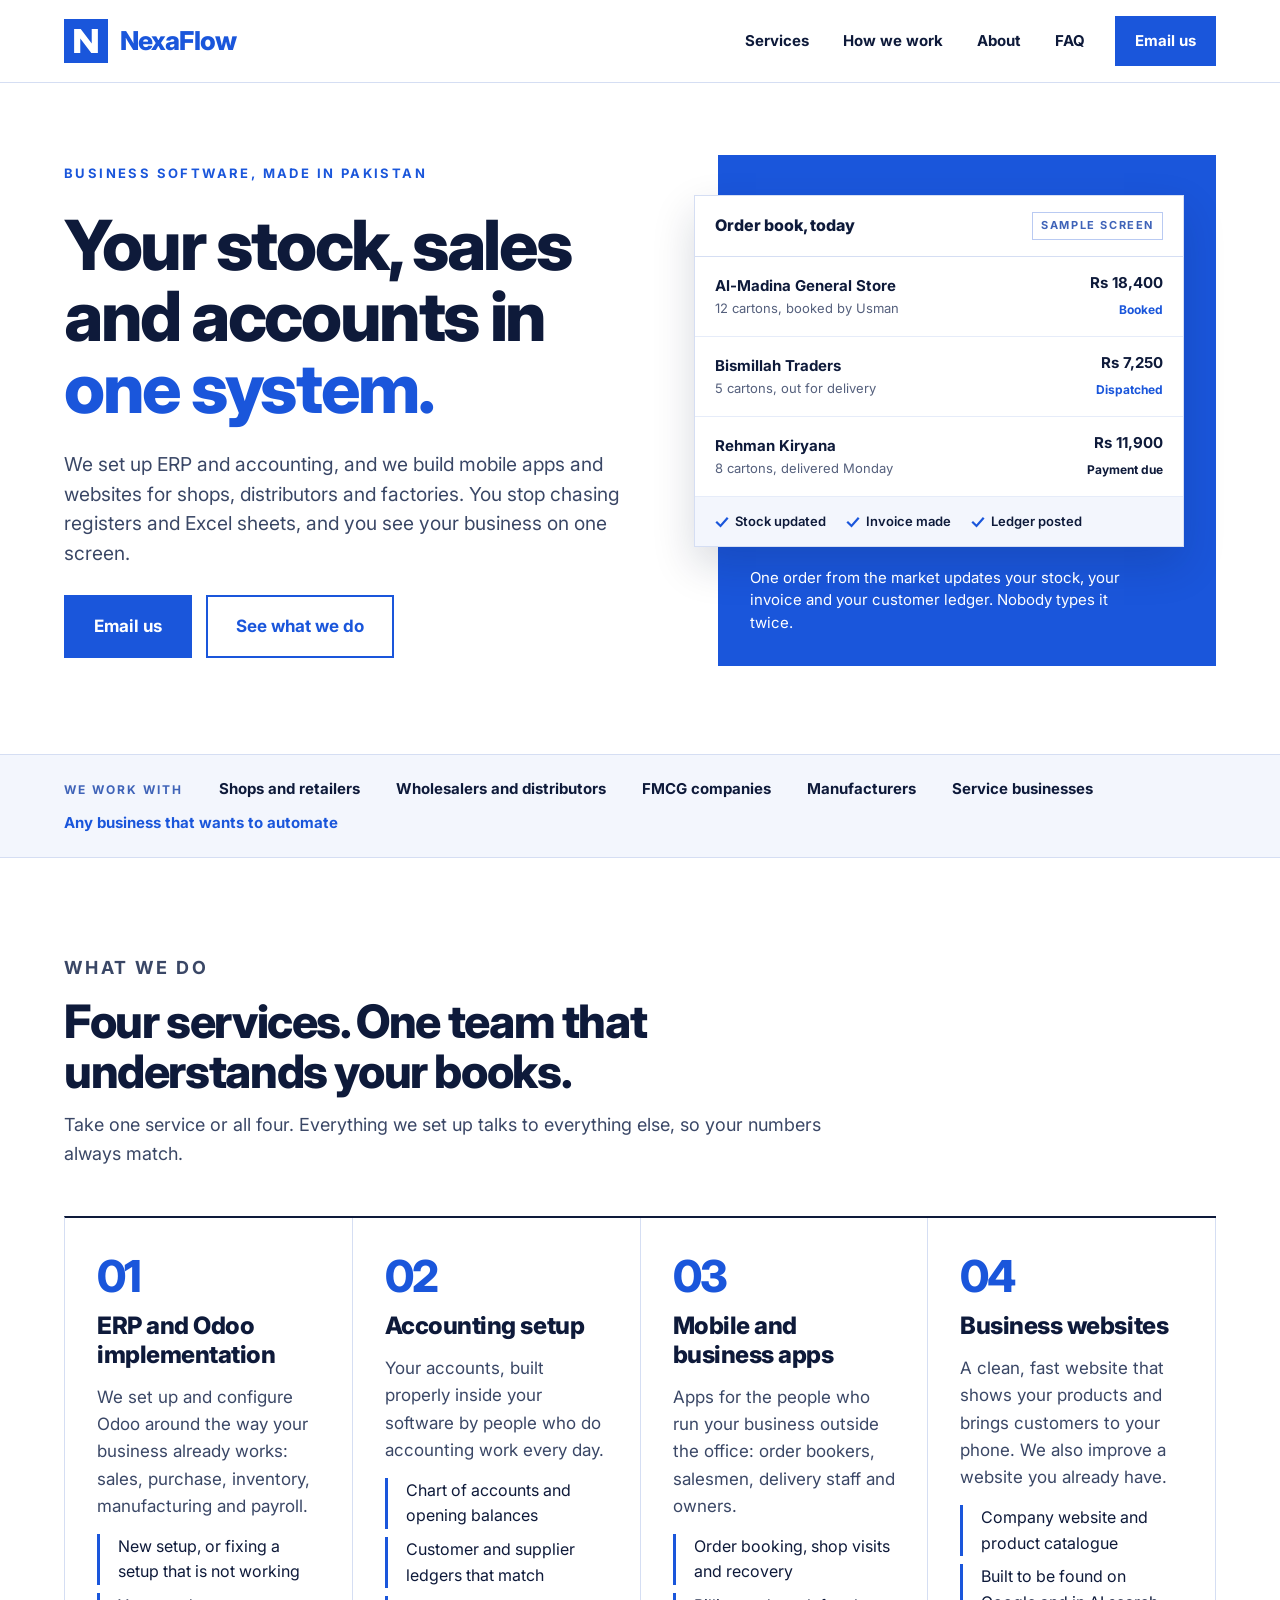
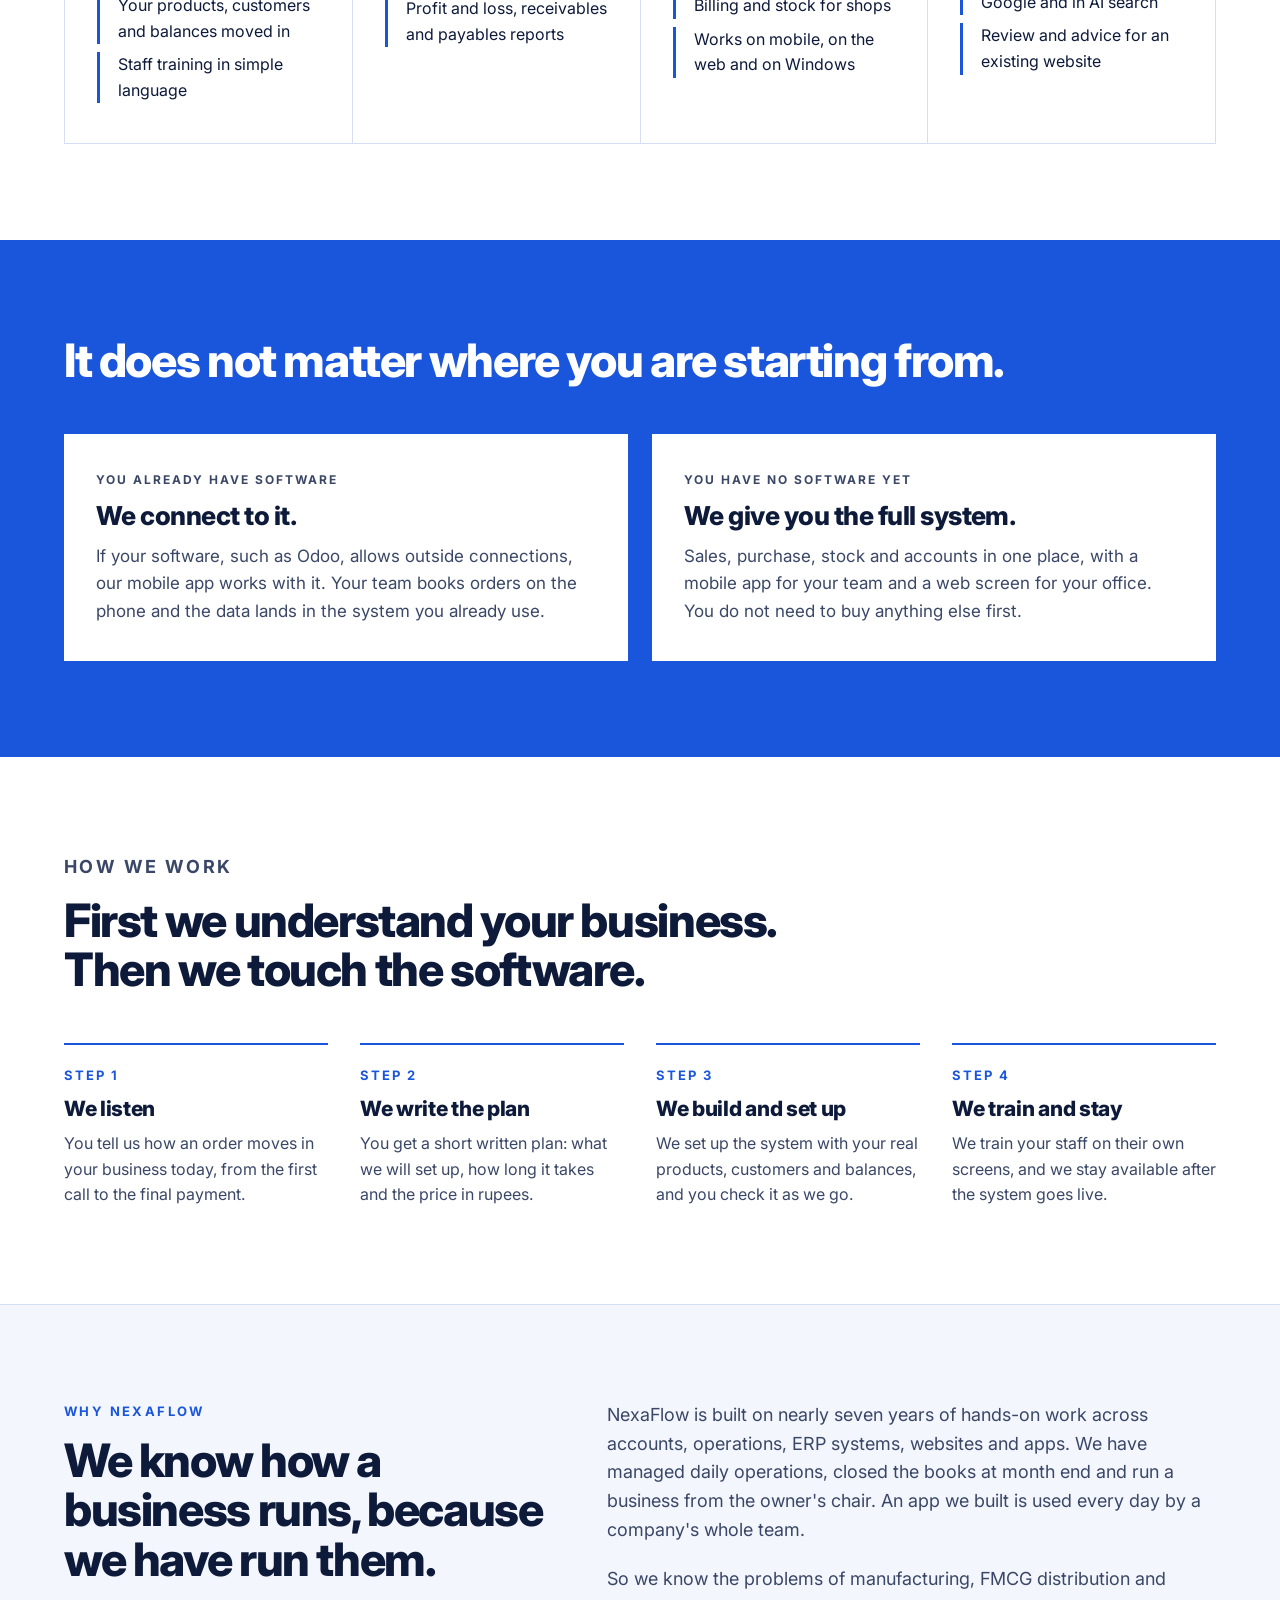
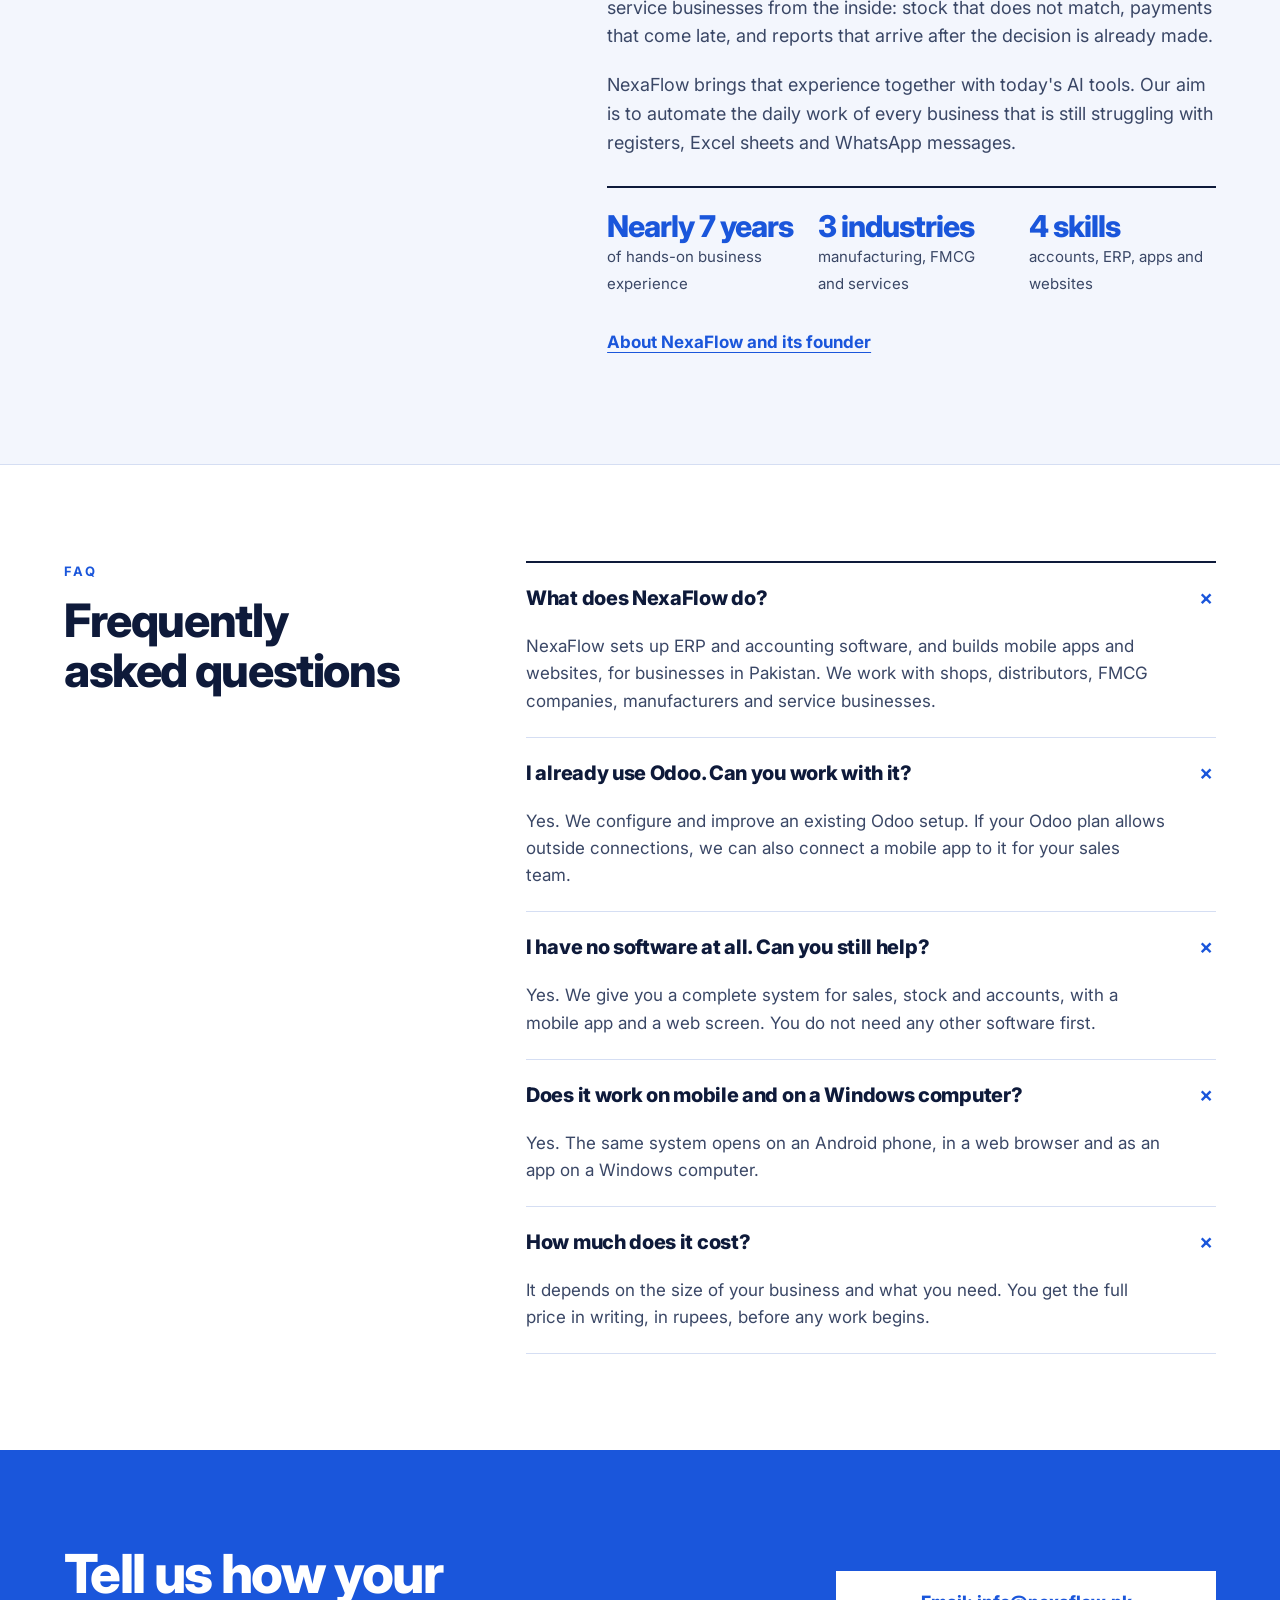
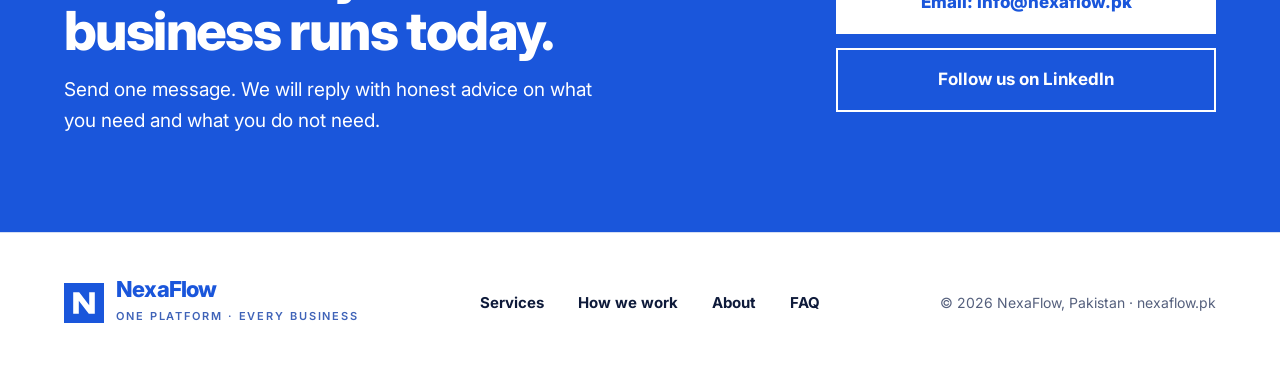
==== index.html @ ce476ca8 "Add files via upload" ====
<!DOCTYPE html>
<html lang="en">
<head>
<meta charset="utf-8">
<meta name="viewport" content="width=device-width, initial-scale=1">
<title>NexaFlow | ERP, Accounting Setup, Business Apps and Websites in Pakistan</title>
<meta name="description" content="NexaFlow sets up ERP and accounting software, and builds mobile apps and websites for shops, distributors, FMCG companies and manufacturers in Pakistan.">
<link rel="canonical" href="https://nexaflow.pk/">
<meta name="theme-color" content="#1A56DB">
<link rel="icon" href="favicon.svg" type="image/svg+xml">

<meta property="og:type" content="website">
<meta property="og:site_name" content="NexaFlow">
<meta property="og:title" content="NexaFlow | Your stock, sales and accounts in one system">
<meta property="og:description" content="ERP and Odoo implementation, accounting setup, mobile and business apps, and websites for businesses in Pakistan.">
<meta property="og:url" content="https://nexaflow.pk/">
<meta property="og:locale" content="en_PK">
<meta name="twitter:card" content="summary">

<link rel="preconnect" href="https://fonts.googleapis.com">
<link rel="preconnect" href="https://fonts.gstatic.com" crossorigin>
<link rel="stylesheet" href="https://fonts.googleapis.com/css2?family=Inter:wght@400;500;600;700;800&display=swap">
<link rel="stylesheet" href="styles.css">

<script type="application/ld+json">
{
  "@context": "https://schema.org",
  "@graph": [
    {
      "@type": "Organization",
      "@id": "https://nexaflow.pk/#organization",
      "name": "NexaFlow",
      "url": "https://nexaflow.pk/",
      "logo": "https://nexaflow.pk/favicon.svg",
      "slogan": "One Platform. Every Business.",
      "email": "info@nexaflow.pk",
      "sameAs": ["https://www.linkedin.com/company/nexaflowpk"],
      "description": "NexaFlow sets up ERP and accounting software, and builds mobile apps and websites for businesses in Pakistan.",
      "areaServed": { "@type": "Country", "name": "Pakistan" },
      "founder": { "@type": "Person", "name": "Babar Hayat", "url": "https://nexaflow.pk/about.html" },
      "knowsAbout": ["ERP implementation", "Odoo", "Accounting software setup", "Mobile app development", "Business websites", "FMCG distribution", "Manufacturing"],
      "hasOfferCatalog": {
        "@type": "OfferCatalog",
        "name": "NexaFlow services",
        "itemListElement": [
          { "@type": "Offer", "itemOffered": { "@type": "Service", "name": "ERP and Odoo implementation", "description": "Setup and configuration of Odoo for sales, purchase, inventory, manufacturing and payroll, with data migration and staff training." } },
          { "@type": "Offer", "itemOffered": { "@type": "Service", "name": "Accounting setup", "description": "Chart of accounts, opening balances, customer and supplier ledgers, and financial reports set up inside the client's software." } },
          { "@type": "Offer", "itemOffered": { "@type": "Service", "name": "Mobile and business apps", "description": "Apps for order booking, shop visits, recovery, billing and stock, working on mobile, web and Windows." } },
          { "@type": "Offer", "itemOffered": { "@type": "Service", "name": "Business websites", "description": "Company websites and product catalogues built for search engines and AI search, plus review of existing websites." } }
        ]
      }
    },
    {
      "@type": "WebSite",
      "@id": "https://nexaflow.pk/#website",
      "url": "https://nexaflow.pk/",
      "name": "NexaFlow",
      "inLanguage": "en",
      "publisher": { "@id": "https://nexaflow.pk/#organization" }
    },
    {
      "@type": "FAQPage",
      "@id": "https://nexaflow.pk/#faq",
      "mainEntity": [
        { "@type": "Question", "name": "What does NexaFlow do?", "acceptedAnswer": { "@type": "Answer", "text": "NexaFlow sets up ERP and accounting software, and builds mobile apps and websites, for businesses in Pakistan. We work with shops, distributors, FMCG companies, manufacturers and service businesses." } },
        { "@type": "Question", "name": "I already use Odoo. Can you work with it?", "acceptedAnswer": { "@type": "Answer", "text": "Yes. We configure and improve an existing Odoo setup. If your Odoo plan allows outside connections, we can also connect a mobile app to it for your sales team." } },
        { "@type": "Question", "name": "I have no software at all. Can you still help?", "acceptedAnswer": { "@type": "Answer", "text": "Yes. We give you a complete system for sales, stock and accounts, with a mobile app and a web screen. You do not need any other software first." } },
        { "@type": "Question", "name": "Does it work on mobile and on a Windows computer?", "acceptedAnswer": { "@type": "Answer", "text": "Yes. The same system opens on an Android phone, in a web browser and as an app on a Windows computer." } },
        { "@type": "Question", "name": "How much does it cost?", "acceptedAnswer": { "@type": "Answer", "text": "It depends on the size of your business and what you need. You get the full price in writing, in rupees, before any work begins." } }
      ]
    }
  ]
}
</script>
</head>
<body>
<a class="skip" href="#main">Skip to content</a>

<header class="site-header">
  <div class="wrap">
    <a class="brand" href="index.html" aria-label="NexaFlow home">
      <svg width="44" height="44" viewBox="0 0 100 100" aria-hidden="true"><rect width="100" height="100" fill="#1A56DB"/><clipPath id="n-clip"><polygon points="23,23 38,23 63,55.5 63,23 77,23 77,77 62,77 37,44.5 37,77 23,77"/></clipPath><g clip-path="url(#n-clip)"><path class="n-draw" pathLength="1" d="M30 80V20L70 80V20" fill="none" stroke="#FFFFFF" stroke-width="20"/></g></svg>
      <span class="brand-name">NexaFlow</span>
    </a>
    <nav class="main-nav" aria-label="Main">
      <a class="nav-link" href="#services">Services</a>
      <a class="nav-link" href="#how">How we work</a>
      <a class="nav-link" href="about.html">About</a>
      <a class="nav-link" href="#questions">FAQ</a>
      <a class="btn btn-small" href="mailto:info@nexaflow.pk" data-contact>Email us</a>
    </nav>
  </div>
</header>

<main id="main">

<section class="hero" id="top">
  <div class="wrap">
    <div class="hero-copy">
      <p class="eyebrow">Business software, made in Pakistan</p>
      <h1>Your stock, sales and accounts in <span>one system.</span></h1>
      <p class="lead">We set up ERP and accounting, and we build mobile apps and websites for shops, distributors and factories. You stop chasing registers and Excel sheets, and you see your business on one screen.</p>
      <div class="hero-actions">
        <a class="btn" href="mailto:info@nexaflow.pk" data-contact>Email us</a>
        <a class="btn btn-outline" href="#services">See what we do</a>
      </div>
    </div>

    <div class="book-stage">
      <div class="book" role="img" aria-label="Sample order book screen: three shop orders, each one updating stock, invoice and ledger">
        <div class="book-head">
          <span class="book-title">Order book, today</span>
          <span class="book-tag">Sample screen</span>
        </div>
        <div class="book-row r1">
          <div><strong>Al-Madina General Store</strong><small>12 cartons, booked by Usman</small></div>
          <div class="amount"><strong>Rs 18,400</strong><span class="status">Booked</span></div>
        </div>
        <div class="book-row r2">
          <div><strong>Bismillah Traders</strong><small>5 cartons, out for delivery</small></div>
          <div class="amount"><strong>Rs 7,250</strong><span class="status">Dispatched</span></div>
        </div>
        <div class="book-row r3">
          <div><strong>Rehman Kiryana</strong><small>8 cartons, delivered Monday</small></div>
          <div class="amount"><strong>Rs 11,900</strong><span class="status due">Payment due</span></div>
        </div>
        <ul class="book-ticks">
          <li><svg width="14" height="14" viewBox="0 0 14 14" aria-hidden="true"><path d="M2 7.5L5.5 11L12 3.5" fill="none" stroke="#1A56DB" stroke-width="2.2" stroke-linecap="square"/></svg>Stock updated</li>
          <li><svg width="14" height="14" viewBox="0 0 14 14" aria-hidden="true"><path d="M2 7.5L5.5 11L12 3.5" fill="none" stroke="#1A56DB" stroke-width="2.2" stroke-linecap="square"/></svg>Invoice made</li>
          <li><svg width="14" height="14" viewBox="0 0 14 14" aria-hidden="true"><path d="M2 7.5L5.5 11L12 3.5" fill="none" stroke="#1A56DB" stroke-width="2.2" stroke-linecap="square"/></svg>Ledger posted</li>
        </ul>
      </div>
      <p class="book-note">One order from the market updates your stock, your invoice and your customer ledger. Nobody types it twice.</p>
    </div>
  </div>
</section>

<section class="audience" aria-label="Who we work with">
  <div class="wrap">
    <span class="label">We work with</span>
    <ul>
      <li>Shops and retailers</li>
      <li>Wholesalers and distributors</li>
      <li>FMCG companies</li>
      <li>Manufacturers</li>
      <li>Service businesses</li>
      <li class="any">Any business that wants to automate</li>
    </ul>
  </div>
</section>

<section class="section" id="services">
  <div class="wrap">
    <div class="section-head reveal">
      <p class="eyebrow">What we do</p>
      <h2>Four services. One team that understands your books.</h2>
      <p>Take one service or all four. Everything we set up talks to everything else, so your numbers always match.</p>
    </div>
    <div class="services stagger">
      <article class="service">
        <span class="num" aria-hidden="true">01</span>
        <h3>ERP and Odoo implementation</h3>
        <p>We set up and configure Odoo around the way your business already works: sales, purchase, inventory, manufacturing and payroll.</p>
        <ul>
          <li>New setup, or fixing a setup that is not working</li>
          <li>Your products, customers and balances moved in</li>
          <li>Staff training in simple language</li>
        </ul>
      </article>
      <article class="service">
        <span class="num" aria-hidden="true">02</span>
        <h3>Accounting setup</h3>
        <p>Your accounts, built properly inside your software by people who do accounting work every day.</p>
        <ul>
          <li>Chart of accounts and opening balances</li>
          <li>Customer and supplier ledgers that match</li>
          <li>Profit and loss, receivables and payables reports</li>
        </ul>
      </article>
      <article class="service">
        <span class="num" aria-hidden="true">03</span>
        <h3>Mobile and business apps</h3>
        <p>Apps for the people who run your business outside the office: order bookers, salesmen, delivery staff and owners.</p>
        <ul>
          <li>Order booking, shop visits and recovery</li>
          <li>Billing and stock for shops</li>
          <li>Works on mobile, on the web and on Windows</li>
        </ul>
      </article>
      <article class="service">
        <span class="num" aria-hidden="true">04</span>
        <h3>Business websites</h3>
        <p>A clean, fast website that shows your products and brings customers to your phone. We also improve a website you already have.</p>
        <ul>
          <li>Company website and product catalogue</li>
          <li>Built to be found on Google and in AI search</li>
          <li>Review and advice for an existing website</li>
        </ul>
      </article>
    </div>
  </div>
</section>

<section class="section section-blue" aria-labelledby="paths-title">
  <div class="wrap">
    <h2 id="paths-title" class="reveal">It does not matter where you are starting from.</h2>
    <div class="paths stagger">
      <div class="path">
        <p class="eyebrow">You already have software</p>
        <h3>We connect to it.</h3>
        <p>If your software, such as Odoo, allows outside connections, our mobile app works with it. Your team books orders on the phone and the data lands in the system you already use.</p>
      </div>
      <div class="path">
        <p class="eyebrow">You have no software yet</p>
        <h3>We give you the full system.</h3>
        <p>Sales, purchase, stock and accounts in one place, with a mobile app for your team and a web screen for your office. You do not need to buy anything else first.</p>
      </div>
    </div>
  </div>
</section>

<section class="section" id="how">
  <div class="wrap">
    <div class="section-head reveal">
      <p class="eyebrow">How we work</p>
      <h2>First we understand your business. Then we touch the software.</h2>
    </div>
    <ol class="steps stagger">
      <li class="step">
        <span class="step-no">STEP 1</span>
        <h3>We listen</h3>
        <p>You tell us how an order moves in your business today, from the first call to the final payment.</p>
      </li>
      <li class="step">
        <span class="step-no">STEP 2</span>
        <h3>We write the plan</h3>
        <p>You get a short written plan: what we will set up, how long it takes and the price in rupees.</p>
      </li>
      <li class="step">
        <span class="step-no">STEP 3</span>
        <h3>We build and set up</h3>
        <p>We set up the system with your real products, customers and balances, and you check it as we go.</p>
      </li>
      <li class="step">
        <span class="step-no">STEP 4</span>
        <h3>We train and stay</h3>
        <p>We train your staff on their own screens, and we stay available after the system goes live.</p>
      </li>
    </ol>
  </div>
</section>

<section class="section section-tint why" id="why">
  <div class="wrap">
    <div class="why-head reveal">
      <p class="eyebrow">Why NexaFlow</p>
      <h2>We know how a business runs, because we have run them.</h2>
    </div>
    <div class="why-body">
      <p>NexaFlow is built on nearly seven years of hands-on work across accounts, operations, ERP systems, websites and apps. We have managed daily operations, closed the books at month end and run a business from the owner's chair. An app we built is used every day by a company's whole team.</p>
      <p>So we know the problems of manufacturing, FMCG distribution and service businesses from the inside: stock that does not match, payments that come late, and reports that arrive after the decision is already made.</p>
      <p>NexaFlow brings that experience together with today's AI tools. Our aim is to automate the daily work of every business that is still struggling with registers, Excel sheets and WhatsApp messages.</p>
      <div class="facts stagger">
        <div><strong>Nearly 7 years</strong><span>of hands-on business experience</span></div>
        <div><strong>3 industries</strong><span>manufacturing, FMCG and services</span></div>
        <div><strong>4 skills</strong><span>accounts, ERP, apps and websites</span></div>
      </div>
      <a class="text-link" href="about.html">About NexaFlow and its founder</a>
    </div>
  </div>
</section>

<section class="section faq" id="questions">
  <div class="wrap">
    <div class="faq-head reveal">
      <p class="eyebrow">FAQ</p>
      <h2>Frequently asked questions</h2>
    </div>
    <div class="faq-list">
      <details open>
        <summary><h3>What does NexaFlow do?</h3></summary>
        <p>NexaFlow sets up ERP and accounting software, and builds mobile apps and websites, for businesses in Pakistan. We work with shops, distributors, FMCG companies, manufacturers and service businesses.</p>
      </details>
      <details open>
        <summary><h3>I already use Odoo. Can you work with it?</h3></summary>
        <p>Yes. We configure and improve an existing Odoo setup. If your Odoo plan allows outside connections, we can also connect a mobile app to it for your sales team.</p>
      </details>
      <details open>
        <summary><h3>I have no software at all. Can you still help?</h3></summary>
        <p>Yes. We give you a complete system for sales, stock and accounts, with a mobile app and a web screen. You do not need any other software first.</p>
      </details>
      <details open>
        <summary><h3>Does it work on mobile and on a Windows computer?</h3></summary>
        <p>Yes. The same system opens on an Android phone, in a web browser and as an app on a Windows computer.</p>
      </details>
      <details open>
        <summary><h3>How much does it cost?</h3></summary>
        <p>It depends on the size of your business and what you need. You get the full price in writing, in rupees, before any work begins.</p>
      </details>
    </div>
  </div>
</section>

<section class="section section-blue contact" id="contact">
  <div class="wrap">
    <div class="contact-copy">
      <h2>Tell us how your business runs today.</h2>
      <p>Send one message. We will reply with honest advice on what you need and what you do not need.</p>
    </div>
    <div class="contact-actions">
      <a class="btn btn-white" href="mailto:info@nexaflow.pk" data-contact>Email: info@nexaflow.pk</a>
      <a class="btn btn-ghost" href="https://www.linkedin.com/company/nexaflowpk" rel="noopener">Follow us on LinkedIn</a>
    </div>
  </div>
</section>

</main>

<footer class="site-footer">
  <div class="wrap">
    <div class="footer-brand">
      <svg width="40" height="40" viewBox="0 0 100 100" aria-hidden="true"><rect width="100" height="100" fill="#1A56DB"/><polygon fill="#FFFFFF" points="23,23 38,23 63,55.5 63,23 77,23 77,77 62,77 37,44.5 37,77 23,77"/></svg>
      <div>
        <span class="brand-name">NexaFlow</span>
        <span class="tagline">One Platform · Every Business</span>
      </div>
    </div>
    <nav class="footer-nav" aria-label="Footer">
      <a class="nav-link" href="#services">Services</a>
      <a class="nav-link" href="#how">How we work</a>
      <a class="nav-link" href="about.html">About</a>
      <a class="nav-link" href="#questions">FAQ</a>
    </nav>
    <p class="copyright">© 2026 NexaFlow, Pakistan · nexaflow.pk</p>
  </div>
</footer>


<dialog id="contact-dialog" class="contact-dialog" aria-labelledby="contact-title">
  <form id="contact-form" class="contact-form" action="https://api.web3forms.com/submit" method="POST">
    <button type="button" class="dialog-close" id="contact-close" aria-label="Close">&times;</button>
    <h2 id="contact-title">Send us a message</h2>
    <p class="dialog-lead">Tell us about your business. We reply by email, usually within one working day.</p>
    <input type="hidden" name="access_key" value="f734cbc9-495e-4040-93d0-57282e658a32">
    <input type="hidden" name="subject" value="New enquiry from nexaflow.pk">
    <input type="hidden" name="from_name" value="NexaFlow website">
    <input type="checkbox" name="botcheck" class="hp" tabindex="-1" autocomplete="off" aria-hidden="true">
    <label for="cf-name">Your name</label>
    <input id="cf-name" type="text" name="name" required autocomplete="name">
    <label for="cf-email">Your email</label>
    <input id="cf-email" type="email" name="email" required autocomplete="email">
    <label for="cf-phone">Phone or WhatsApp <span>(optional)</span></label>
    <input id="cf-phone" type="tel" name="phone" autocomplete="tel">
    <label for="cf-message">Your message</label>
    <textarea id="cf-message" name="message" rows="5" required></textarea>
    <button type="submit" class="btn" id="cf-send">Send message</button>
    <p class="dialog-note" id="cf-status" role="status" aria-live="polite">We use your details only to reply to your message. You can also write to <strong>info@nexaflow.pk</strong>.</p>
  </form>
</dialog>

<script src="script.js" defer></script>
</body>
</html>
---- styles.css ----
/* NexaFlow website styles. Brand: Royal Blue #1A56DB and white only. */
:root {
  color-scheme: light;
  --blue: #1A56DB;
  --blue-dark: #0E3BA8;
  --ink: #0E1A3A;
  --text: #3A4766;
  --muted: #55607D;
  --tag: #3F63B8;
  --line: #D5DEF3;
  --line-soft: #E6ECF9;
  --tint: #F3F6FD;
  --white: #FFFFFF;
  --font: 'Inter', 'Helvetica Neue', Arial, sans-serif;
}

*, *::before, *::after { box-sizing: border-box; }
html { scroll-behavior: smooth; -webkit-text-size-adjust: 100%; }
body {
  margin: 0;
  font-family: var(--font);
  font-size: 17px;
  line-height: 1.6;
  color: var(--ink);
  background: var(--white);
}
img { max-width: 100%; height: auto; display: block; }
h1, h2, h3, p, ul, ol { margin: 0; }
ul, ol { padding: 0; list-style: none; }
a { color: var(--blue); }
a:hover { color: var(--blue-dark); }
:focus-visible { outline: 3px solid var(--ink); outline-offset: 3px; }
section[id] { scroll-margin-top: 24px; }

.skip {
  position: absolute; left: -9999px; top: 0;
  background: var(--ink); color: var(--white); padding: 12px 16px; z-index: 10;
}
.skip:focus { left: 8px; top: 8px; color: var(--white); }

.wrap { max-width: 1200px; margin: 0 auto; padding-inline: 24px; }

/* Type */
.eyebrow {
  font-size: 13px; font-weight: 700; letter-spacing: 2.4px;
  text-transform: uppercase; color: var(--blue);
}
h1 {
  font-size: clamp(38px, 5.4vw, 74px); line-height: 1.03;
  letter-spacing: -0.035em; font-weight: 800;
}
h1 span { color: var(--blue); }
h2 {
  font-size: clamp(29px, 3.6vw, 48px); line-height: 1.08;
  letter-spacing: -0.03em; font-weight: 800; text-wrap: balance;
}
h3 { font-weight: 800; letter-spacing: -0.015em; line-height: 1.2; }
.lead { font-size: clamp(17px, 1.5vw, 20px); line-height: 1.55; color: var(--text); max-width: 600px; }
.section-head { display: flex; flex-direction: column; gap: 14px; max-width: 760px; }
.section-head p { font-size: 18px; color: var(--text); }

/* Buttons */
.btn {
  display: inline-block; text-align: center; text-decoration: none;
  font-weight: 700; font-size: 17px; padding: 16px 28px;
  background: var(--blue); color: var(--white); border: 2px solid var(--blue);
  transition: transform .15s ease, box-shadow .15s ease;
}
.btn:hover { color: var(--white); transform: translateY(-2px); box-shadow: 0 10px 20px rgba(14, 26, 58, .2); }
.btn:active { transform: none; box-shadow: none; }
.btn-outline { background: var(--white); color: var(--blue); }
.btn-outline:hover { color: var(--blue); }
.btn-white { background: var(--white); color: var(--blue); border-color: var(--white); font-weight: 800; }
.btn-white:hover { color: var(--blue); }
.btn-ghost { background: transparent; color: var(--white); border-color: var(--white); }
.btn-small { font-size: 15px; padding: 11px 18px; }

/* Header */
.site-header { border-bottom: 1px solid var(--line); background: var(--white); }
.site-header .wrap {
  display: flex; align-items: center; justify-content: space-between;
  gap: 16px 32px; padding-block: 16px;
}
.brand { display: flex; align-items: center; gap: 12px; text-decoration: none; color: var(--blue); }
.brand svg { flex-shrink: 0; }
.brand-name { font-weight: 800; font-size: 26px; letter-spacing: -0.9px; line-height: 1; }
.main-nav { display: flex; align-items: center; gap: 6px; font-size: 15px; }
.nav-link {
  color: var(--ink); text-decoration: none; font-weight: 700; padding: 10px 14px;
  transition: background-color .18s ease, color .18s ease, transform .18s ease;
}
.nav-link:hover, .nav-link:focus-visible, .nav-link[aria-current="page"] {
  background: var(--blue); color: var(--white);
}
.nav-link:hover, .nav-link:focus-visible { transform: scale(1.12); }
.main-nav .btn { margin-left: 10px; }

/* Hero */
.hero .wrap {
  display: grid; grid-template-columns: minmax(0, 1.1fr) minmax(0, 1fr);
  gap: 56px; align-items: center; padding-block: 72px 88px;
}
.hero-copy { display: flex; flex-direction: column; gap: 26px; }
.hero-actions { display: flex; flex-wrap: wrap; gap: 14px; }

.book-stage { background: var(--blue); padding: 40px 32px 32px 0; margin-left: 24px; }
.book {
  background: var(--white); margin-left: -24px; border: 1px solid var(--line);
  box-shadow: 0 18px 40px rgba(14, 26, 58, .16);
}
.book-head {
  display: flex; align-items: center; justify-content: space-between; gap: 12px;
  padding: 16px 20px; border-bottom: 1px solid var(--line);
}
.book-title { font-weight: 800; font-size: 16px; }
.book-tag {
  font-size: 11px; font-weight: 700; letter-spacing: 1.6px; text-transform: uppercase;
  color: var(--tag); border: 1px solid #B9CAF2; padding: 4px 8px; white-space: nowrap;
}
.book-row {
  display: flex; align-items: center; justify-content: space-between; gap: 12px;
  padding: 14px 20px; border-bottom: 1px solid var(--line-soft);
}
.book-row > div { min-width: 0; }
.book-row .amount { text-align: right; flex-shrink: 0; }
.book-row strong { display: block; font-size: 15px; font-weight: 700; }
.book-row small { display: block; font-size: 13px; color: var(--muted); }
.book-row .status { font-size: 12px; font-weight: 700; color: var(--blue); }
.book-row .status.due { color: var(--ink); }
.book-ticks {
  display: flex; flex-wrap: wrap; gap: 8px 20px; padding: 14px 20px;
  background: var(--tint); font-size: 13px; font-weight: 600;
}
.book-ticks li { display: flex; align-items: center; gap: 6px; }
.book-note { margin: 20px 0 0 32px; font-size: 15px; line-height: 1.5; color: var(--white); max-width: 380px; }

/* Who we work with */
.audience { background: var(--tint); border-block: 1px solid var(--line); }
.audience .wrap {
  display: flex; flex-wrap: wrap; align-items: center; gap: 10px 36px;
  padding-block: 22px; font-size: 15px; font-weight: 700;
}
.audience .label { font-size: 12px; letter-spacing: 2px; text-transform: uppercase; color: var(--tag); }
.audience ul { display: contents; }
.audience .any { color: var(--blue); }

/* Sections */
.section .wrap { padding-block: 96px; display: flex; flex-direction: column; gap: 48px; }
.section-blue { background: var(--blue); color: var(--white); }
.section-tint { background: var(--tint); border-block: 1px solid var(--line); }

/* Services */
.services {
  display: grid; grid-template-columns: repeat(auto-fit, minmax(280px, 1fr));
  border-top: 2px solid var(--ink); border-left: 1px solid var(--line);
}
.service {
  padding: 36px 32px 40px; border-right: 1px solid var(--line); border-bottom: 1px solid var(--line);
  display: flex; flex-direction: column; gap: 14px;
}
.service .num { font-size: 44px; font-weight: 800; letter-spacing: -2px; line-height: 1; color: var(--blue); }
.service h3 { font-size: 24px; letter-spacing: -0.02em; }
.service p { color: var(--text); }
.service ul { display: flex; flex-direction: column; gap: 8px; font-size: 16px; }
.service li { padding-left: 18px; border-left: 3px solid var(--blue); }

/* Two paths */
.paths { display: grid; grid-template-columns: repeat(auto-fit, minmax(280px, 1fr)); gap: 24px; }
.path { background: var(--white); color: var(--ink); padding: 36px 32px; display: flex; flex-direction: column; gap: 12px; }
.path .eyebrow { font-size: 12px; letter-spacing: 2px; }
.path h3 { font-size: 26px; letter-spacing: -0.02em; line-height: 1.15; }
.path p { color: var(--text); }

/* Steps */
.steps { display: grid; grid-template-columns: repeat(auto-fit, minmax(230px, 1fr)); gap: 32px; }
.step { display: flex; flex-direction: column; gap: 10px; border-top: 2px solid var(--blue); padding-top: 20px; }
.step .step-no { font-size: 13px; font-weight: 700; letter-spacing: 2px; color: var(--blue); }
.step h3 { font-size: 21px; }
.step p { font-size: 16px; color: var(--text); }

/* Why */
.why .wrap { display: grid; grid-template-columns: minmax(0, 0.8fr) minmax(0, 1fr); gap: 56px; align-items: start; }
.why-head { display: flex; flex-direction: column; gap: 14px; }
.why-body { display: flex; flex-direction: column; gap: 20px; }
.why-body p { font-size: 18px; color: var(--text); }
.facts {
  display: grid; grid-template-columns: repeat(auto-fit, minmax(170px, 1fr)); gap: 24px;
  margin-top: 8px; border-top: 2px solid var(--ink); padding-top: 22px;
}
.facts strong { display: block; font-weight: 800; font-size: 30px; letter-spacing: -1px; line-height: 1.1; color: var(--blue); }
.facts span { font-size: 15px; color: var(--text); }
.text-link { align-self: flex-start; font-weight: 700; padding: 12px 0; text-underline-offset: 4px; }

/* Questions */
.faq .wrap { display: grid; grid-template-columns: minmax(0, 0.6fr) minmax(0, 1fr); gap: 48px; align-items: start; }
.faq-head { display: flex; flex-direction: column; gap: 14px; }
.faq-list { border-top: 2px solid var(--ink); }
.faq-list details { border-bottom: 1px solid var(--line); }
.faq-list summary {
  display: flex; justify-content: space-between; align-items: center; gap: 16px;
  padding: 22px 0; cursor: pointer; list-style: none;
}
.faq-list summary::-webkit-details-marker { display: none; }
.faq-list summary h3 { font-size: 20px; }
.faq-list summary::after {
  content: "+"; flex-shrink: 0; font-size: 26px; font-weight: 500; line-height: 1; color: var(--blue);
  transition: transform .2s ease;
}
.faq-list details[open] summary::after { transform: rotate(45deg); }
.faq-list details p { padding-bottom: 22px; color: var(--text); max-width: 640px; }

/* Contact */
.contact .wrap {
  display: flex; flex-wrap: wrap; flex-direction: row; align-items: center;
  justify-content: space-between; gap: 40px;
}
.contact-copy { flex: 1 1 480px; min-width: 0; display: flex; flex-direction: column; gap: 16px; }
.contact-copy h2 { font-size: clamp(31px, 4.2vw, 56px); line-height: 1.05; }
.contact-copy p { font-size: 19px; max-width: 560px; }
.contact-actions { flex: 0 1 380px; min-width: 0; display: flex; flex-direction: column; gap: 14px; }

/* Footer */
.site-footer { border-top: 1px solid var(--line); }
.site-footer .wrap {
  display: flex; flex-wrap: wrap; align-items: center; justify-content: space-between;
  gap: 24px 40px; padding-block: 44px;
}
.footer-brand { display: flex; align-items: center; gap: 12px; }
.footer-brand .brand-name { font-size: 22px; letter-spacing: -0.8px; color: var(--blue); line-height: 1.1; display: block; }
.footer-brand .tagline { font-size: 11px; font-weight: 600; letter-spacing: 1.9px; text-transform: uppercase; color: var(--tag); }
.footer-nav { display: flex; flex-wrap: wrap; gap: 4px 6px; font-size: 15px; }
.copyright { font-size: 14px; color: var(--muted); }

/* About page */
.page-hero .wrap { padding-block: 72px 56px; display: flex; flex-direction: column; gap: 18px; }
.page-hero h1 { font-size: clamp(36px, 4.8vw, 66px); max-width: 900px; }
.page-hero .lead { max-width: 720px; }
.founder .wrap { display: grid; grid-template-columns: minmax(0, 340px) minmax(0, 1fr); gap: 56px; align-items: start; padding-block: 80px; }
.founder-photo img { width: 100%; height: auto; aspect-ratio: 4 / 5; object-fit: cover; object-position: center top; border-bottom: 6px solid var(--blue); }
.founder-photo figcaption { margin-top: 14px; }
.founder-photo strong { display: block; font-weight: 800; font-size: 20px; }
.founder-photo span { font-size: 15px; color: var(--text); }
.founder figure { margin: 0; }
.founder-story { display: flex; flex-direction: column; gap: 20px; }
.founder-story h2 { font-size: clamp(27px, 3.2vw, 42px); }
.founder-story p { font-size: 18px; color: var(--text); }
.promises { display: grid; grid-template-columns: repeat(auto-fit, minmax(240px, 1fr)); gap: 32px; }
.promise { border-top: 2px solid var(--blue); padding-top: 20px; display: flex; flex-direction: column; gap: 8px; }
.promise h3 { font-size: 21px; }
.promise p { font-size: 16px; color: var(--text); }

/* Motion */
@keyframes rise { from { opacity: 0; transform: translateY(26px); } to { opacity: 1; transform: none; } }
.hero-copy > *, .page-hero .wrap > * { animation: rise .7s cubic-bezier(.2, .7, .2, 1) both; }
.hero-copy > *:nth-child(2), .page-hero .wrap > *:nth-child(2) { animation-delay: .08s; }
.hero-copy > *:nth-child(3), .page-hero .wrap > *:nth-child(3) { animation-delay: .16s; }
.hero-copy > *:nth-child(4) { animation-delay: .24s; }

.js .reveal, .js .stagger > * {
  opacity: 0; transform: translateY(26px);
  transition: opacity .7s cubic-bezier(.2, .7, .2, 1), transform .7s cubic-bezier(.2, .7, .2, 1);
}
.js .reveal.in, .js .stagger.in > * { opacity: 1; transform: none; }
.js .stagger.in > *:nth-child(2) { transition-delay: .1s; }
.js .stagger.in > *:nth-child(3) { transition-delay: .2s; }
.js .stagger.in > *:nth-child(4) { transition-delay: .3s; }

/* Logo: the N writes itself once on load, and again when the mouse is on it */
@keyframes n-draw { from { stroke-dashoffset: 1; } to { stroke-dashoffset: 0; } }
@keyframes n-draw-again { from { stroke-dashoffset: 1; } to { stroke-dashoffset: 0; } }
.n-draw { stroke-dasharray: 1; animation: n-draw 1.4s ease-in-out .25s both; }
.brand:hover .n-draw { animation: n-draw-again 1.1s ease-in-out both; }

@keyframes row1 { 0% { opacity: 0; transform: translateY(10px); } 5%, 94% { opacity: 1; transform: none; } 100% { opacity: 0; } }
@keyframes row2 { 0%, 10% { opacity: 0; transform: translateY(10px); } 15%, 94% { opacity: 1; transform: none; } 100% { opacity: 0; } }
@keyframes row3 { 0%, 20% { opacity: 0; transform: translateY(10px); } 25%, 94% { opacity: 1; transform: none; } 100% { opacity: 0; } }
@keyframes tick1 { 0%, 33% { opacity: .18; } 38%, 94% { opacity: 1; } 100% { opacity: .18; } }
@keyframes tick2 { 0%, 43% { opacity: .18; } 48%, 94% { opacity: 1; } 100% { opacity: .18; } }
@keyframes tick3 { 0%, 53% { opacity: .18; } 58%, 94% { opacity: 1; } 100% { opacity: .18; } }
.book-row.r1 { animation: row1 10s ease infinite; }
.book-row.r2 { animation: row2 10s ease infinite; }
.book-row.r3 { animation: row3 10s ease infinite; }
.book-ticks li:nth-child(1) { animation: tick1 10s ease infinite; }
.book-ticks li:nth-child(2) { animation: tick2 10s ease infinite; }
.book-ticks li:nth-child(3) { animation: tick3 10s ease infinite; }

@media (prefers-reduced-motion: reduce) {
  html { scroll-behavior: auto; }
  *, *::before, *::after { animation: none !important; transition: none !important; }
  .js .reveal, .js .stagger > * { opacity: 1; transform: none; }
}

/* Tablet */
@media (max-width: 940px) {
  .hero .wrap, .why .wrap, .faq .wrap, .founder .wrap { grid-template-columns: minmax(0, 1fr); }
  .hero .wrap { gap: 40px; padding-block: 48px 56px; }
  .section .wrap { padding-block: 64px; gap: 36px; }
  .why .wrap, .faq .wrap { gap: 28px; }
  .founder .wrap { padding-block: 56px; gap: 32px; }
  .founder-photo { max-width: 340px; }
}

/* Phone */
@media (max-width: 760px) {
  body { font-size: 16px; line-height: 1.55; }
  .wrap { padding-inline: 20px; }
  .site-header .wrap { padding-block: 12px; }
  .site-header svg { width: 38px; height: 38px; }
  .brand-name { font-size: 22px; }
  .main-nav .nav-link { display: none; }
  .main-nav .btn { margin-left: 0; }
  .eyebrow { font-size: 12px; letter-spacing: 2px; }
  .hero-copy { gap: 18px; }
  .hero-actions { flex-direction: column; }
  .hero-actions .btn { width: 100%; }
  .book-stage { margin-inline: -20px; padding: 24px 20px 28px; }
  .book { margin-left: 0; }
  .book-head { padding: 14px 16px; }
  .book-row { padding: 12px 16px; }
  .book-row strong { font-size: 14px; }
  .book-row small { font-size: 12px; }
  .book-ticks { padding: 12px 16px; gap: 6px 14px; font-size: 12px; }
  .book-note { margin: 18px 0 0; }
  .hero .wrap { padding-bottom: 0; }
  .audience .wrap { gap: 8px; padding-block: 24px; font-size: 14px; }
  .audience .label { width: 100%; margin-bottom: 4px; }
  .audience li { background: var(--white); border: 1px solid var(--line); padding: 7px 10px; }
  .audience li.any { background: var(--blue); color: var(--white); border-color: var(--blue); }
  .section .wrap { padding-block: 52px; gap: 28px; }
  .section-head p, .why-body p, .founder-story p { font-size: 16px; }
  .services { border-left: 0; }
  .service { padding: 24px 0; border-right: 0; gap: 10px; }
  .service .num { font-size: 30px; letter-spacing: -1px; }
  .service h3 { font-size: 21px; }
  .service ul { font-size: 15px; }
  .path { padding: 24px 20px; }
  .path h3 { font-size: 22px; }
  .steps { gap: 22px; }
  .facts { gap: 14px; grid-template-columns: repeat(3, minmax(0, 1fr)); }
  .facts strong { font-size: 21px; letter-spacing: -0.6px; }
  .facts span { font-size: 12px; }
  .faq-list summary { padding: 16px 0; }
  .faq-list summary h3 { font-size: 17px; }
  .contact-copy p { font-size: 16px; }
  .contact-actions { flex-basis: 100%; }
  .site-footer .wrap { flex-direction: column; align-items: flex-start; padding-block: 32px 40px; gap: 18px; }
  .footer-nav { display: grid; grid-template-columns: repeat(2, minmax(0, 1fr)); width: 100%; border-top: 1px solid var(--line); padding-top: 8px; }
  .footer-nav .nav-link { padding: 12px 0; }
  .footer-nav .nav-link:hover, .footer-nav .nav-link:focus-visible { background: transparent; color: var(--blue); transform: none; }
  .page-hero .wrap { padding-block: 40px; }
}

/* Contact window */
.contact-dialog { border: 0; padding: 0; width: min(520px, calc(100% - 32px)); max-height: calc(100% - 32px); background: var(--white); color: var(--text); box-shadow: 0 30px 80px rgba(14, 26, 58, .35); }
.contact-dialog::backdrop { background: rgba(14, 26, 58, .6); }
.contact-form { position: relative; display: flex; flex-direction: column; gap: 6px; padding: 32px 28px 24px; }
.contact-form h2 { margin: 0 36px 4px 0; font-size: 26px; color: var(--ink); }
.dialog-lead { margin: 0 0 12px; font-size: 16px; }
.contact-form label { font-weight: 700; font-size: 15px; color: var(--ink); margin-top: 8px; }
.contact-form label span { font-weight: 500; color: var(--muted); }
.contact-form input[type=text], .contact-form input[type=email], .contact-form input[type=tel], .contact-form textarea { font: inherit; font-size: 16px; padding: 12px 14px; border: 2px solid var(--line); background: var(--white); color: var(--ink); width: 100%; box-sizing: border-box; }
.contact-form input:focus, .contact-form textarea:focus { outline: 3px solid rgba(26, 86, 219, .25); border-color: var(--blue); }
.contact-form .btn { margin-top: 16px; cursor: pointer; font-family: inherit; }
.contact-form .btn[disabled] { opacity: .6; cursor: wait; }
.dialog-note { margin: 10px 0 0; font-size: 14px; color: var(--muted); }
.dialog-note.ok { color: #0B6B3A; font-weight: 700; }
.dialog-note.err { color: #B42318; font-weight: 700; }
.dialog-close { position: absolute; top: 10px; right: 12px; width: 40px; height: 40px; font-size: 30px; line-height: 1; background: none; border: 0; color: var(--ink); cursor: pointer; }
.hp { position: absolute; left: -9999px; width: 1px; height: 1px; opacity: 0; }
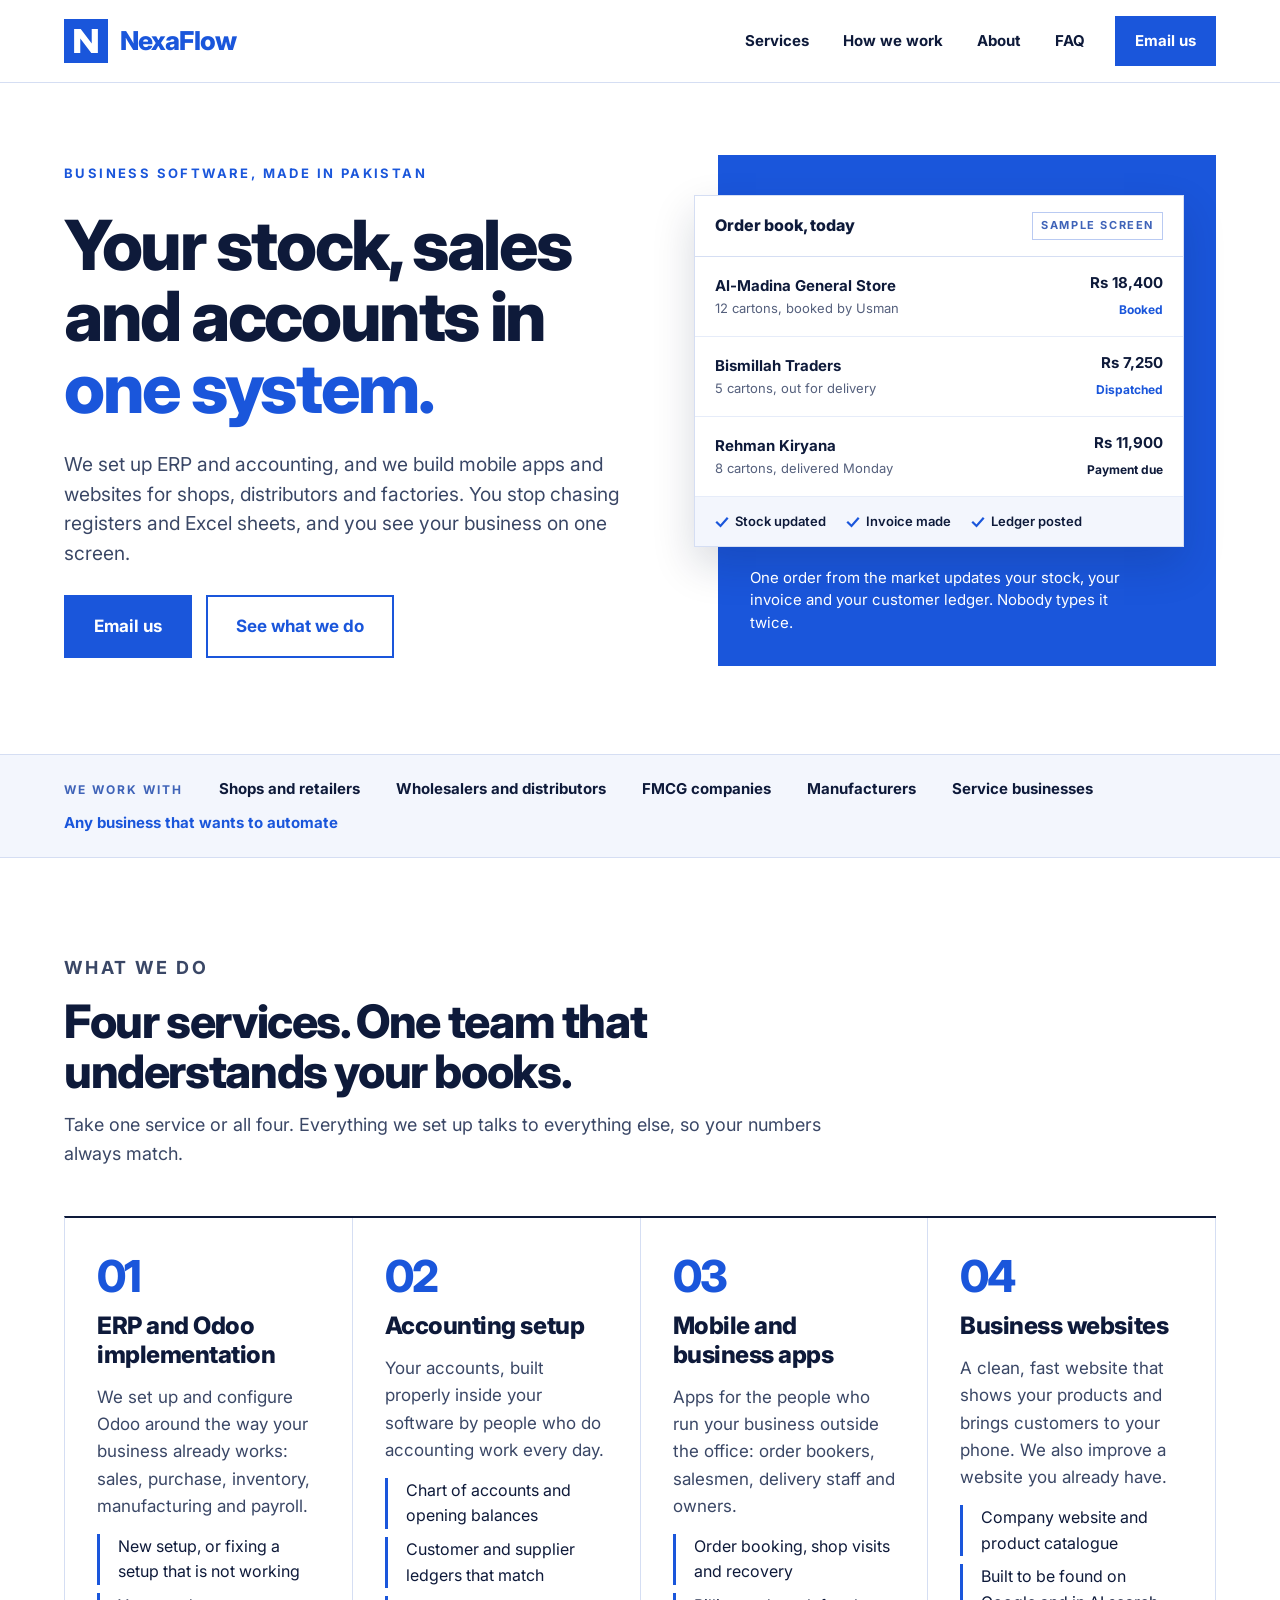
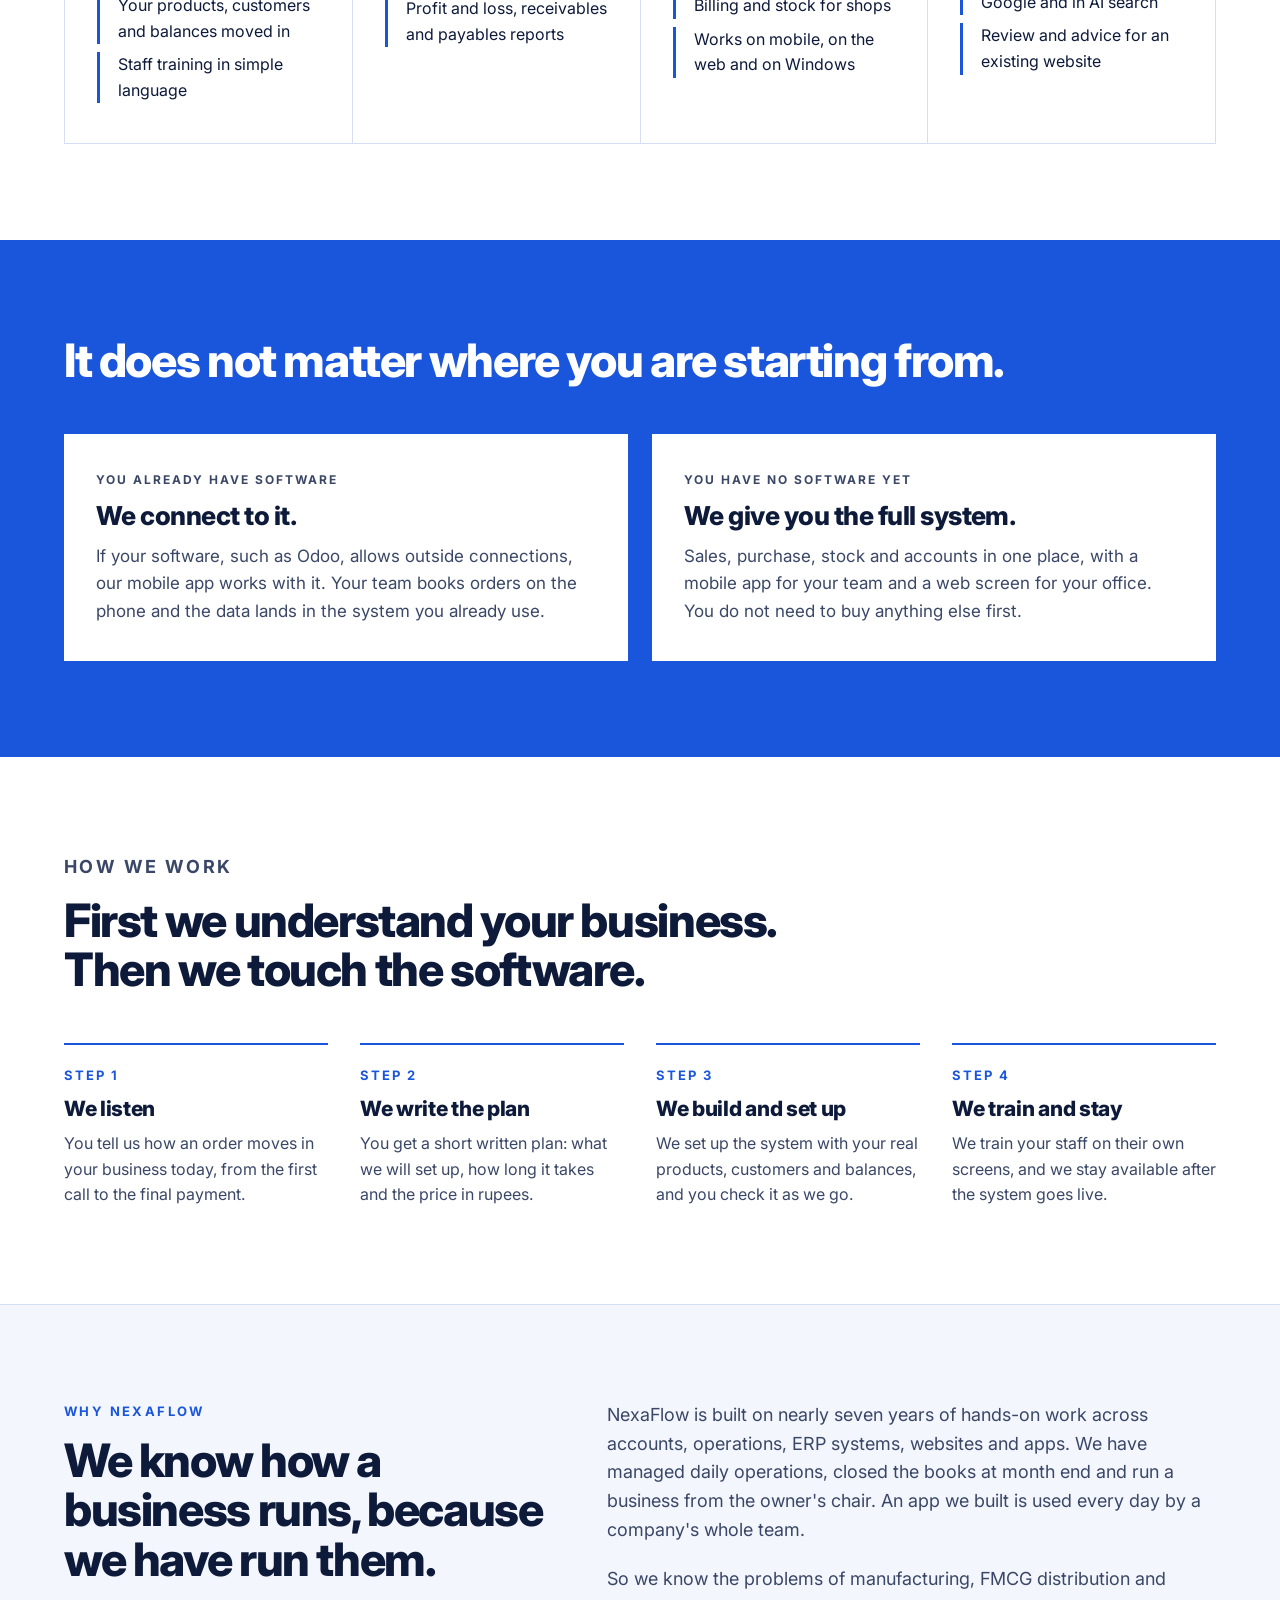
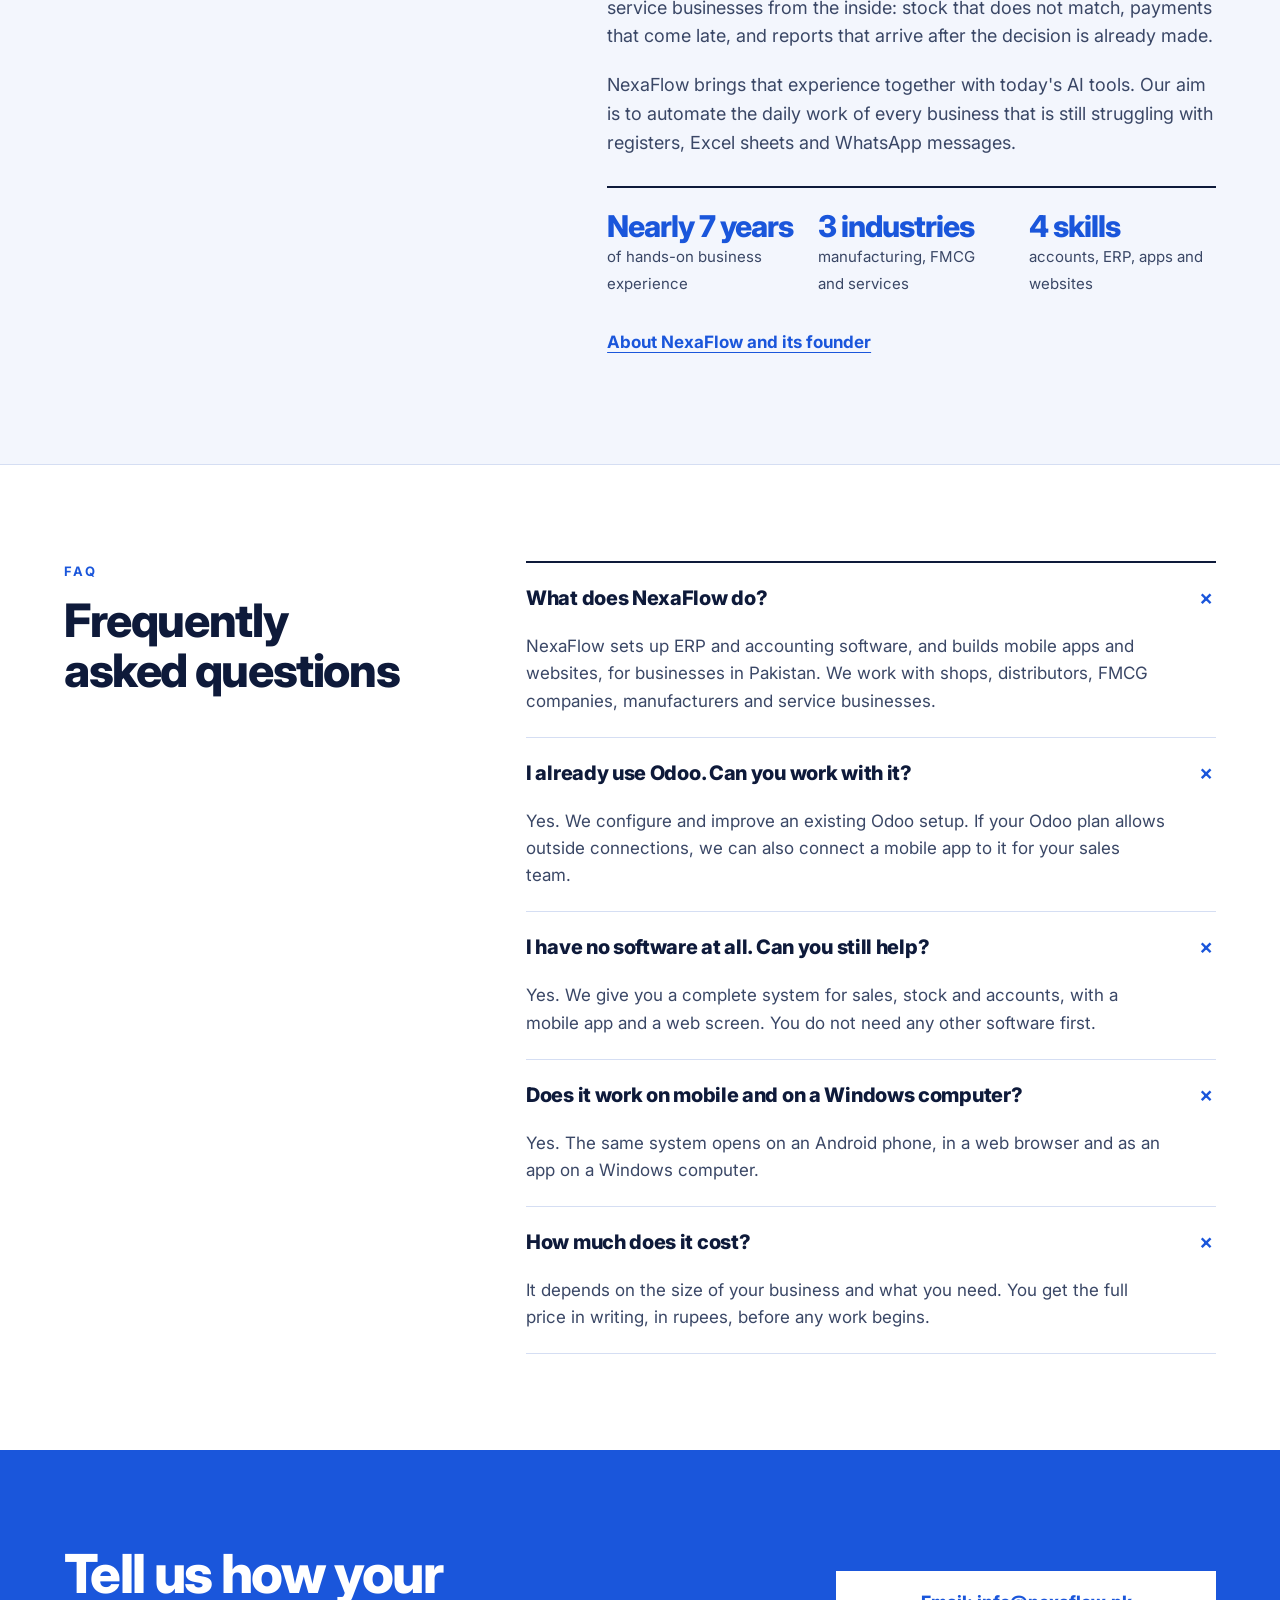
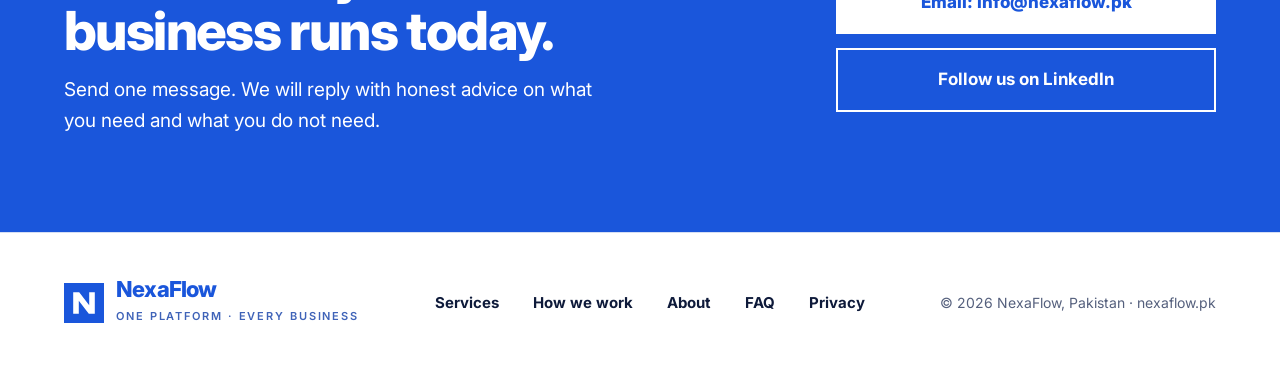
==== commit 2eb0a15b: "Add files via upload" ====
--- a/index.html
+++ b/index.html
@@ -1,6 +1,13 @@
 <!DOCTYPE html>
 <html lang="en">
 <head>
+<!-- Google tag -->
+<script async src="https://www.googletagmanager.com/gtm.js?id=GTM-TSVX7S9D"></script>
+<script>
+  window.dataLayer = window.dataLayer || [];
+  function gtag(){dataLayer.push(arguments);}
+  gtag('js', new Date());
+</script>
 <meta charset="utf-8">
 <meta name="viewport" content="width=device-width, initial-scale=1">
 <title>NexaFlow | ERP, Accounting Setup, Business Apps and Websites in Pakistan</title>
@@ -330,6 +337,7 @@
       <a class="nav-link" href="#how">How we work</a>
       <a class="nav-link" href="about.html">About</a>
       <a class="nav-link" href="#questions">FAQ</a>
+      <a class="nav-link" href="privacy.html">Privacy</a>
     </nav>
     <p class="copyright">© 2026 NexaFlow, Pakistan · nexaflow.pk</p>
   </div>
--- a/styles.css
+++ b/styles.css
@@ -367,3 +367,9 @@
 .dialog-note.err { color: #B42318; font-weight: 700; }
 .dialog-close { position: absolute; top: 10px; right: 12px; width: 40px; height: 40px; font-size: 30px; line-height: 1; background: none; border: 0; color: var(--ink); cursor: pointer; }
 .hp { position: absolute; left: -9999px; width: 1px; height: 1px; opacity: 0; }
+
+/* Legal page */
+.legal { max-width: 760px; }
+.legal h2 { font-size: 24px; margin: 32px 0 8px; color: var(--ink); }
+.legal p, .legal li { font-size: 17px; }
+.legal ul { padding-left: 22px; }
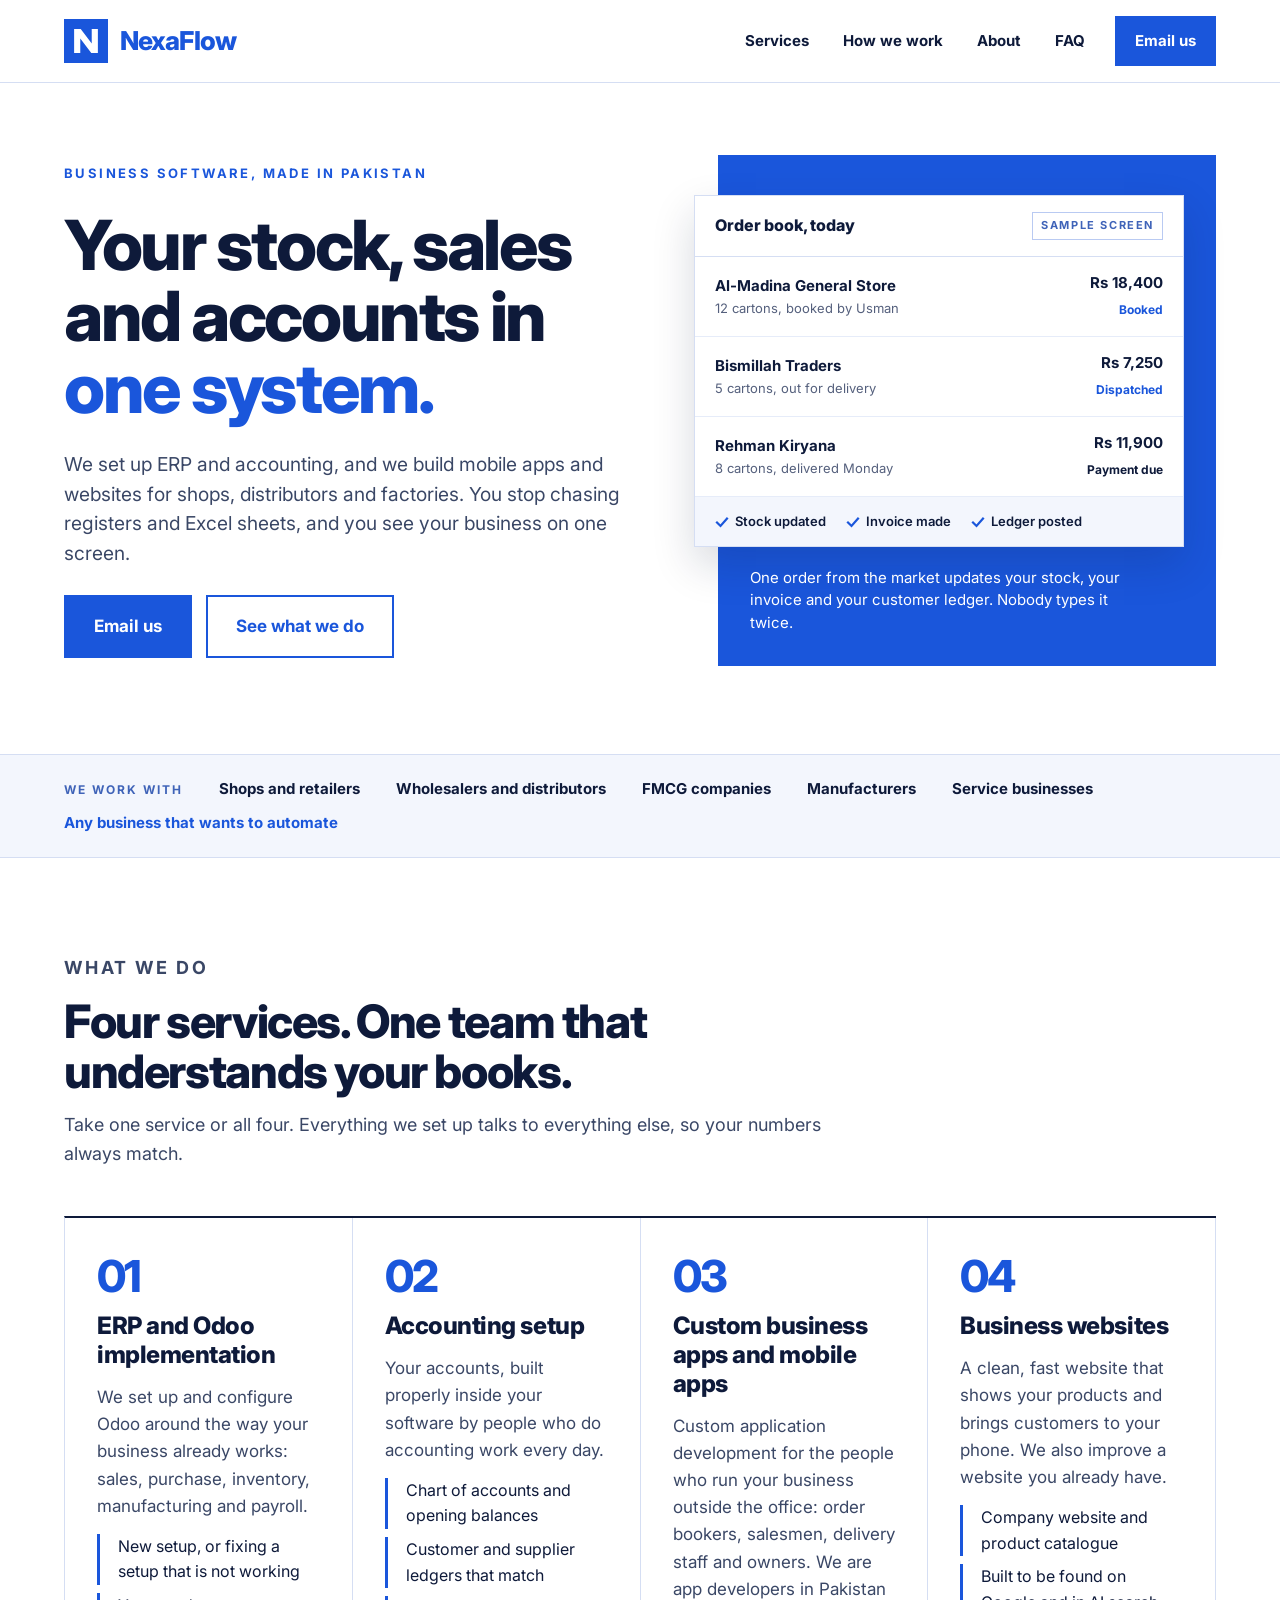
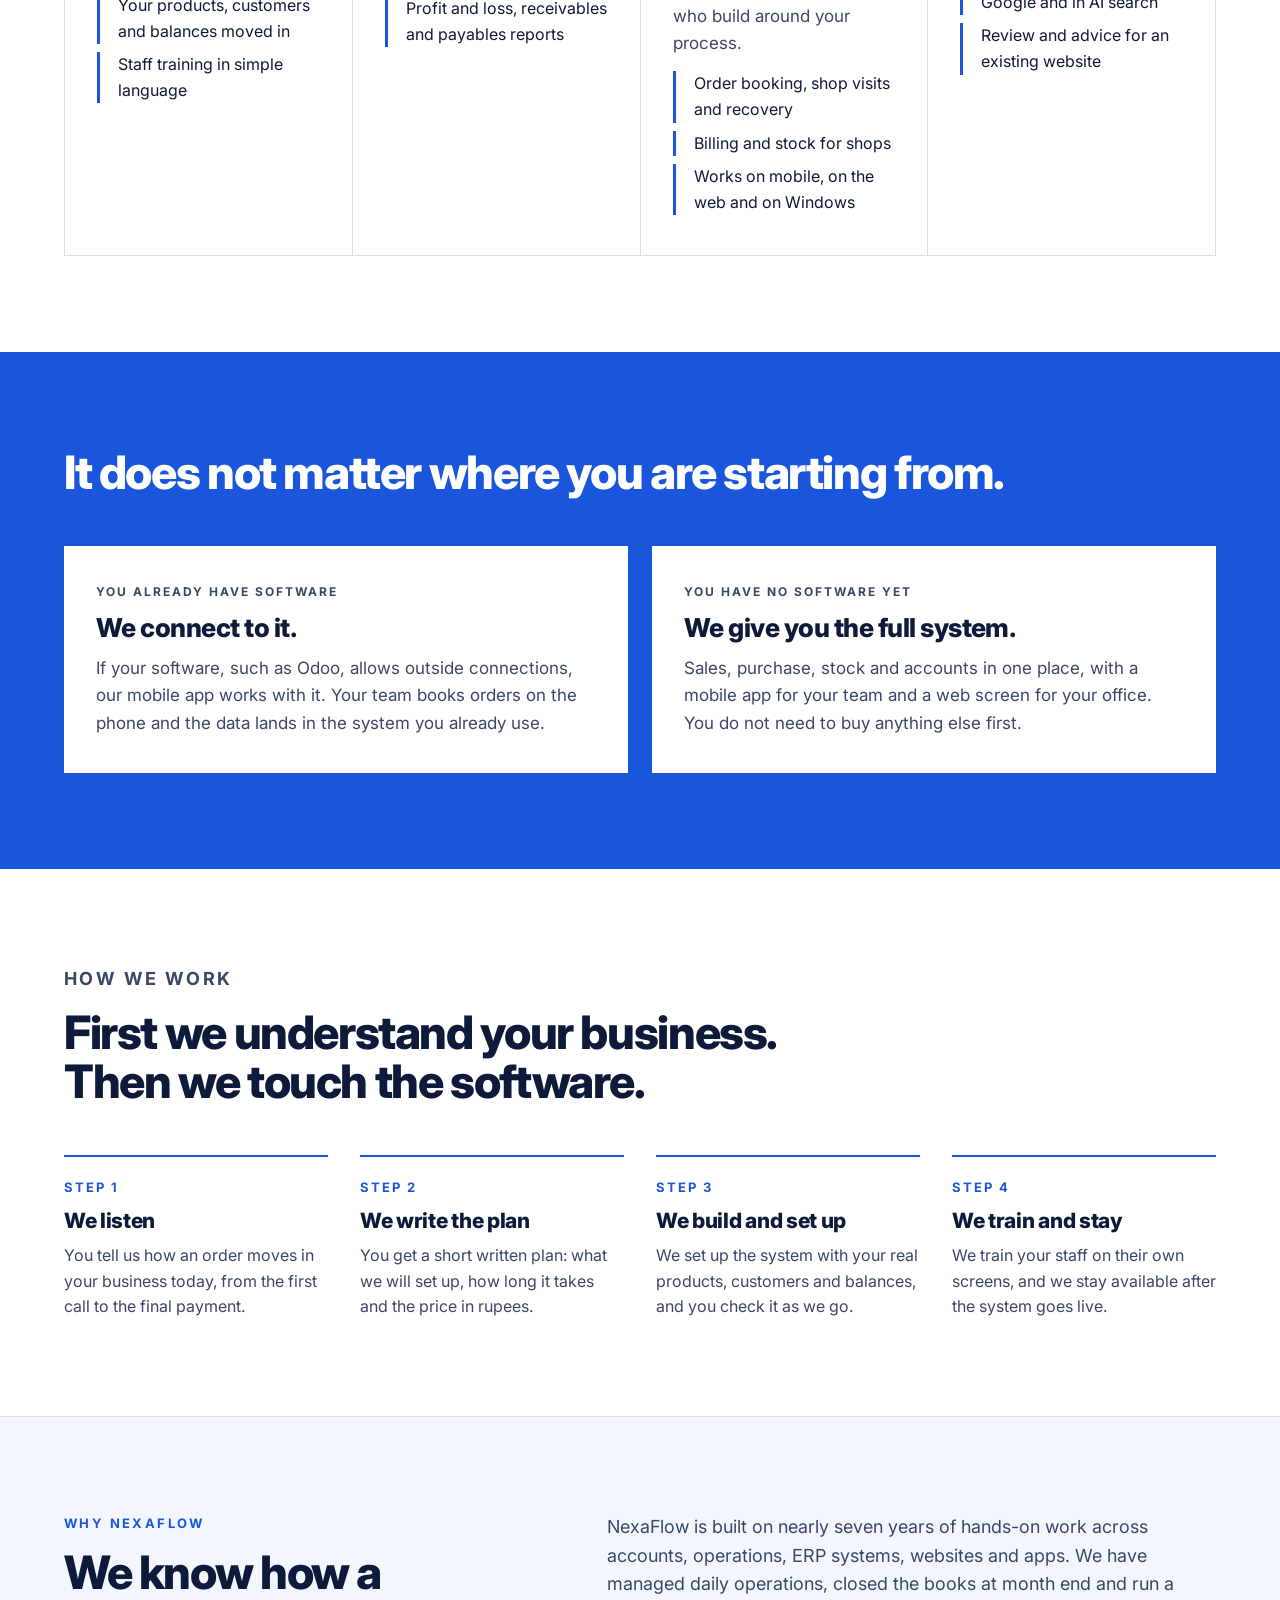
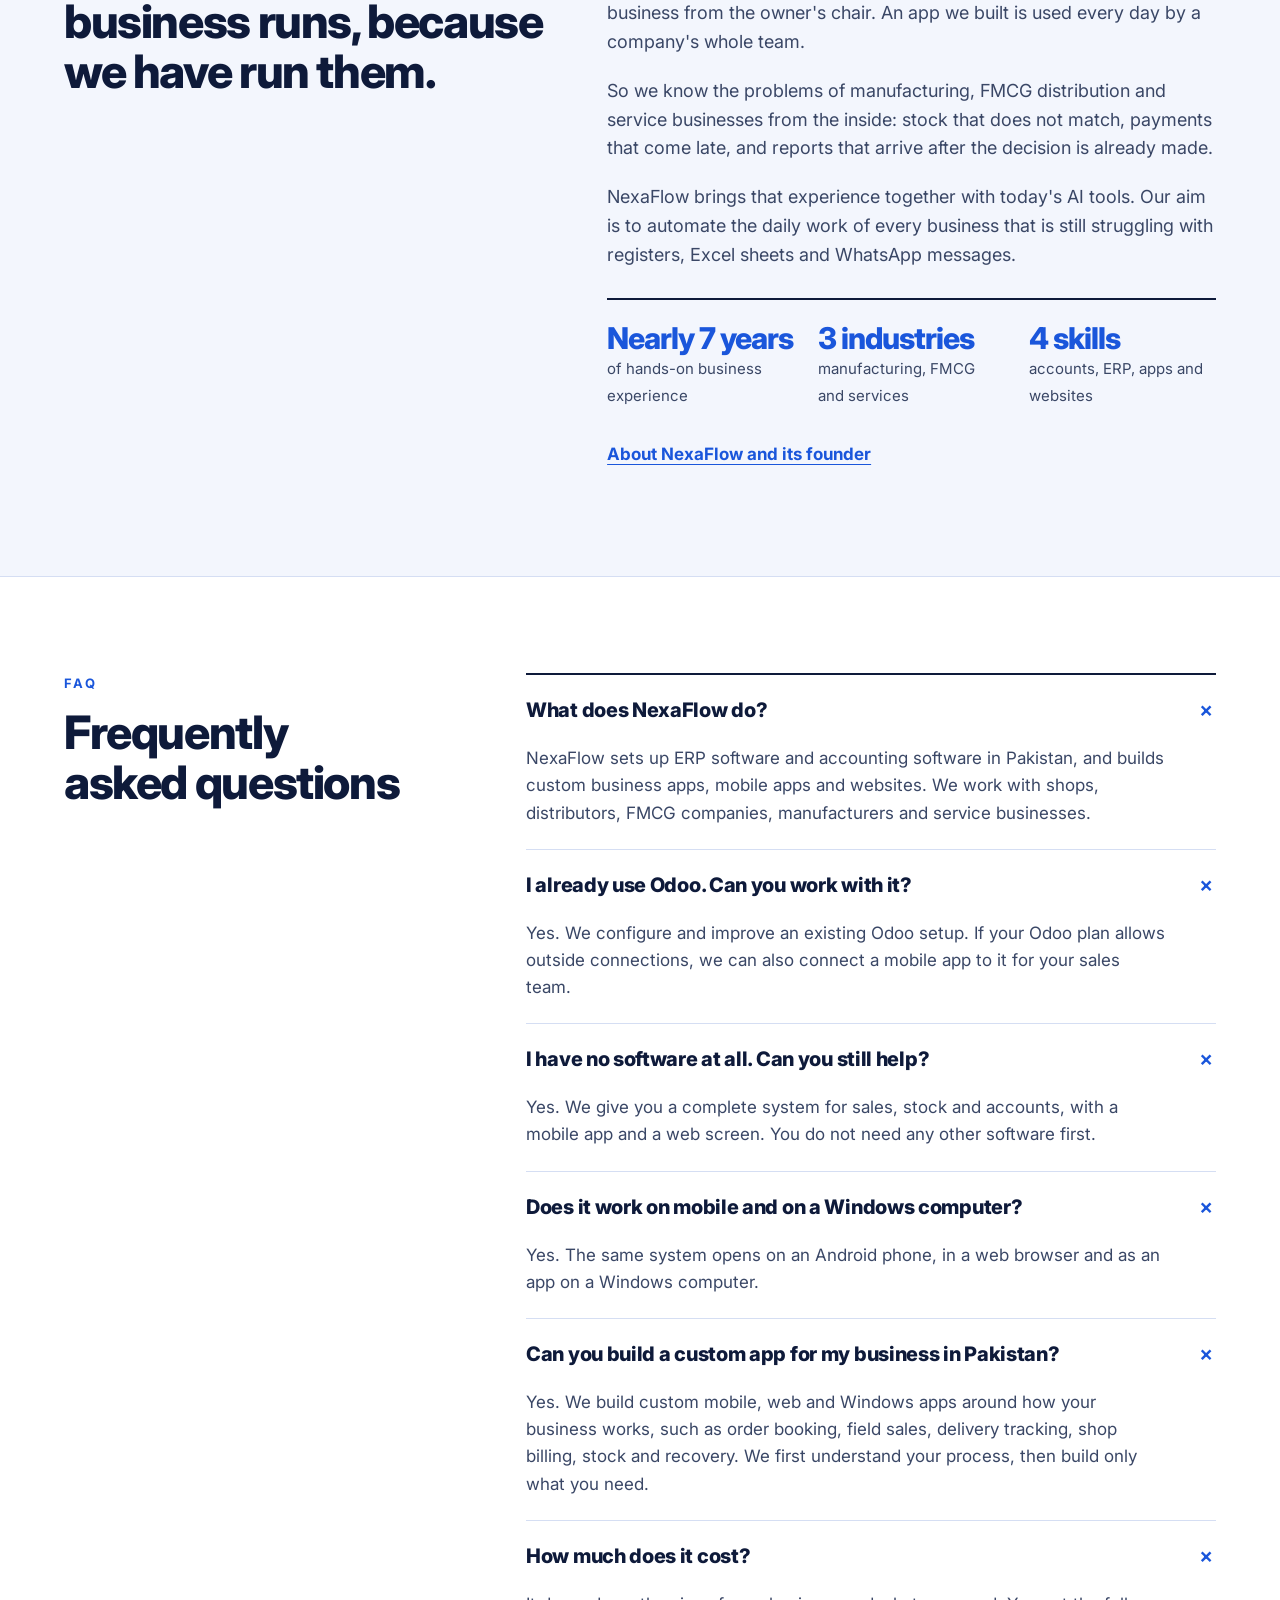
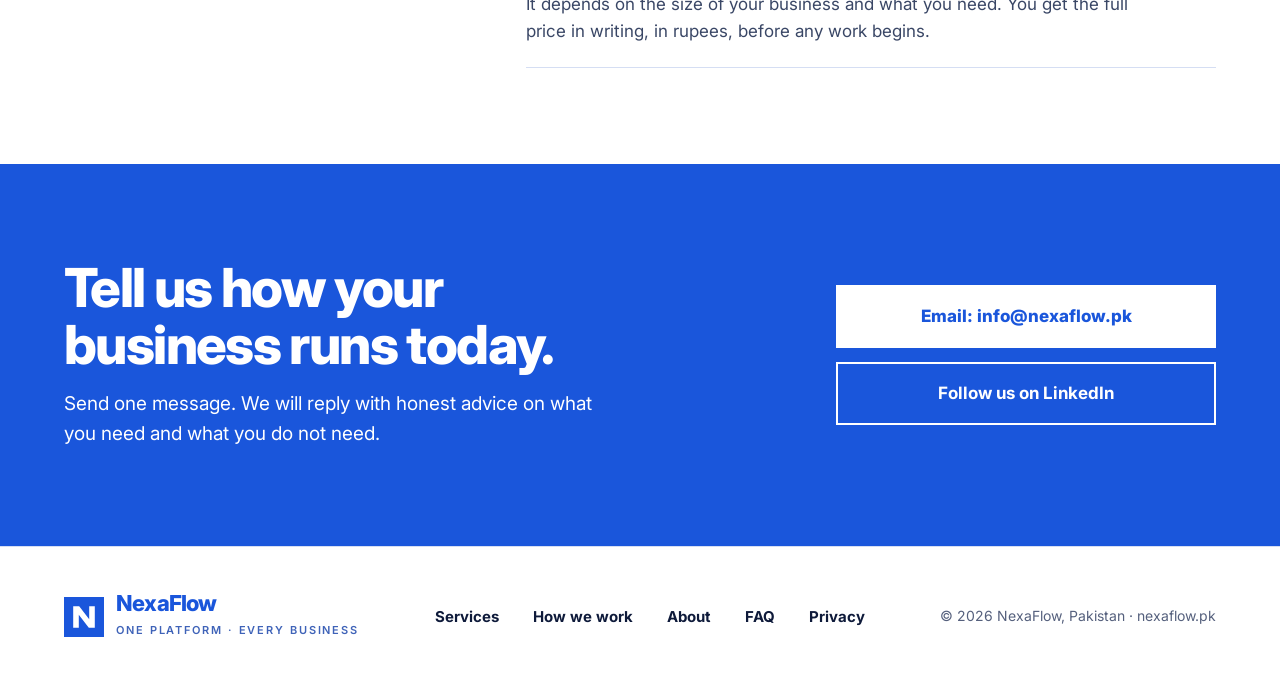
==== commit 5fb5bae1: "Add files via upload" ====
--- a/index.html
+++ b/index.html
@@ -10,8 +10,8 @@
 </script>
 <meta charset="utf-8">
 <meta name="viewport" content="width=device-width, initial-scale=1">
-<title>NexaFlow | ERP, Accounting Setup, Business Apps and Websites in Pakistan</title>
-<meta name="description" content="NexaFlow sets up ERP and accounting software, and builds mobile apps and websites for shops, distributors, FMCG companies and manufacturers in Pakistan.">
+<title>ERP Software, Accounting Software and Custom App Development in Pakistan | NexaFlow</title>
+<meta name="description" content="NexaFlow sets up ERP software and accounting software in Pakistan, and builds custom business apps, mobile apps and AI automation for shops, distributors, FMCG companies and manufacturers. Odoo implementation included.">
 <link rel="canonical" href="https://nexaflow.pk/">
 <meta name="theme-color" content="#1A56DB">
 <link rel="icon" href="favicon.svg" type="image/svg+xml">
@@ -19,7 +19,7 @@
 <meta property="og:type" content="website">
 <meta property="og:site_name" content="NexaFlow">
 <meta property="og:title" content="NexaFlow | Your stock, sales and accounts in one system">
-<meta property="og:description" content="ERP and Odoo implementation, accounting setup, mobile and business apps, and websites for businesses in Pakistan.">
+<meta property="og:description" content="ERP and accounting software, Odoo implementation, custom app development, order booking apps and AI automation for businesses in Pakistan.">
 <meta property="og:url" content="https://nexaflow.pk/">
 <meta property="og:locale" content="en_PK">
 <meta name="twitter:card" content="summary">
@@ -45,14 +45,14 @@
       "description": "NexaFlow sets up ERP and accounting software, and builds mobile apps and websites for businesses in Pakistan.",
       "areaServed": { "@type": "Country", "name": "Pakistan" },
       "founder": { "@type": "Person", "name": "Babar Hayat", "url": "https://nexaflow.pk/about.html" },
-      "knowsAbout": ["ERP implementation", "Odoo", "Accounting software setup", "Mobile app development", "Business websites", "FMCG distribution", "Manufacturing"],
+      "knowsAbout": ["AI automation", "AI business assistant", "Custom application development", "Pakistan app developers", "Custom business app development", "Order booking app", "ERP implementation", "Odoo", "Accounting software setup", "Mobile app development", "Business websites", "FMCG distribution", "Manufacturing"],
       "hasOfferCatalog": {
         "@type": "OfferCatalog",
         "name": "NexaFlow services",
         "itemListElement": [
           { "@type": "Offer", "itemOffered": { "@type": "Service", "name": "ERP and Odoo implementation", "description": "Setup and configuration of Odoo for sales, purchase, inventory, manufacturing and payroll, with data migration and staff training." } },
           { "@type": "Offer", "itemOffered": { "@type": "Service", "name": "Accounting setup", "description": "Chart of accounts, opening balances, customer and supplier ledgers, and financial reports set up inside the client's software." } },
-          { "@type": "Offer", "itemOffered": { "@type": "Service", "name": "Mobile and business apps", "description": "Apps for order booking, shop visits, recovery, billing and stock, working on mobile, web and Windows." } },
+          { "@type": "Offer", "itemOffered": { "@type": "Service", "name": "Custom business app development", "description": "Custom mobile, web and Windows apps built for your business: order booking, field sales, shop visits, recovery, billing, stock, delivery and more." } },
           { "@type": "Offer", "itemOffered": { "@type": "Service", "name": "Business websites", "description": "Company websites and product catalogues built for search engines and AI search, plus review of existing websites." } }
         ]
       }
@@ -69,10 +69,11 @@
       "@type": "FAQPage",
       "@id": "https://nexaflow.pk/#faq",
       "mainEntity": [
-        { "@type": "Question", "name": "What does NexaFlow do?", "acceptedAnswer": { "@type": "Answer", "text": "NexaFlow sets up ERP and accounting software, and builds mobile apps and websites, for businesses in Pakistan. We work with shops, distributors, FMCG companies, manufacturers and service businesses." } },
+        { "@type": "Question", "name": "What does NexaFlow do?", "acceptedAnswer": { "@type": "Answer", "text": "NexaFlow sets up ERP software and accounting software in Pakistan, and builds custom business apps, mobile apps and websites. We work with shops, distributors, FMCG companies, manufacturers and service businesses." } },
         { "@type": "Question", "name": "I already use Odoo. Can you work with it?", "acceptedAnswer": { "@type": "Answer", "text": "Yes. We configure and improve an existing Odoo setup. If your Odoo plan allows outside connections, we can also connect a mobile app to it for your sales team." } },
         { "@type": "Question", "name": "I have no software at all. Can you still help?", "acceptedAnswer": { "@type": "Answer", "text": "Yes. We give you a complete system for sales, stock and accounts, with a mobile app and a web screen. You do not need any other software first." } },
         { "@type": "Question", "name": "Does it work on mobile and on a Windows computer?", "acceptedAnswer": { "@type": "Answer", "text": "Yes. The same system opens on an Android phone, in a web browser and as an app on a Windows computer." } },
+        { "@type": "Question", "name": "Can you build a custom app for my business in Pakistan?", "acceptedAnswer": { "@type": "Answer", "text": "Yes. We build custom mobile, web and Windows apps around how your business works, such as order booking, field sales, delivery tracking, shop billing, stock and recovery. We first understand your process, then build only what you need." } },
         { "@type": "Question", "name": "How much does it cost?", "acceptedAnswer": { "@type": "Answer", "text": "It depends on the size of your business and what you need. You get the full price in writing, in rupees, before any work begins." } }
       ]
     }
@@ -186,8 +187,8 @@
       </article>
       <article class="service">
         <span class="num" aria-hidden="true">03</span>
-        <h3>Mobile and business apps</h3>
-        <p>Apps for the people who run your business outside the office: order bookers, salesmen, delivery staff and owners.</p>
+        <h3>Custom business apps and mobile apps</h3>
+        <p>Custom application development for the people who run your business outside the office: order bookers, salesmen, delivery staff and owners. We are app developers in Pakistan who build around your process.</p>
         <ul>
           <li>Order booking, shop visits and recovery</li>
           <li>Billing and stock for shops</li>
@@ -286,7 +287,7 @@
     <div class="faq-list">
       <details open>
         <summary><h3>What does NexaFlow do?</h3></summary>
-        <p>NexaFlow sets up ERP and accounting software, and builds mobile apps and websites, for businesses in Pakistan. We work with shops, distributors, FMCG companies, manufacturers and service businesses.</p>
+        <p>NexaFlow sets up ERP software and accounting software in Pakistan, and builds custom business apps, mobile apps and websites. We work with shops, distributors, FMCG companies, manufacturers and service businesses.</p>
       </details>
       <details open>
         <summary><h3>I already use Odoo. Can you work with it?</h3></summary>
@@ -299,6 +300,10 @@
       <details open>
         <summary><h3>Does it work on mobile and on a Windows computer?</h3></summary>
         <p>Yes. The same system opens on an Android phone, in a web browser and as an app on a Windows computer.</p>
+      </details>
+      <details open>
+        <summary><h3>Can you build a custom app for my business in Pakistan?</h3></summary>
+        <p>Yes. We build custom mobile, web and Windows apps around how your business works, such as order booking, field sales, delivery tracking, shop billing, stock and recovery. We first understand your process, then build only what you need.</p>
       </details>
       <details open>
         <summary><h3>How much does it cost?</h3></summary>
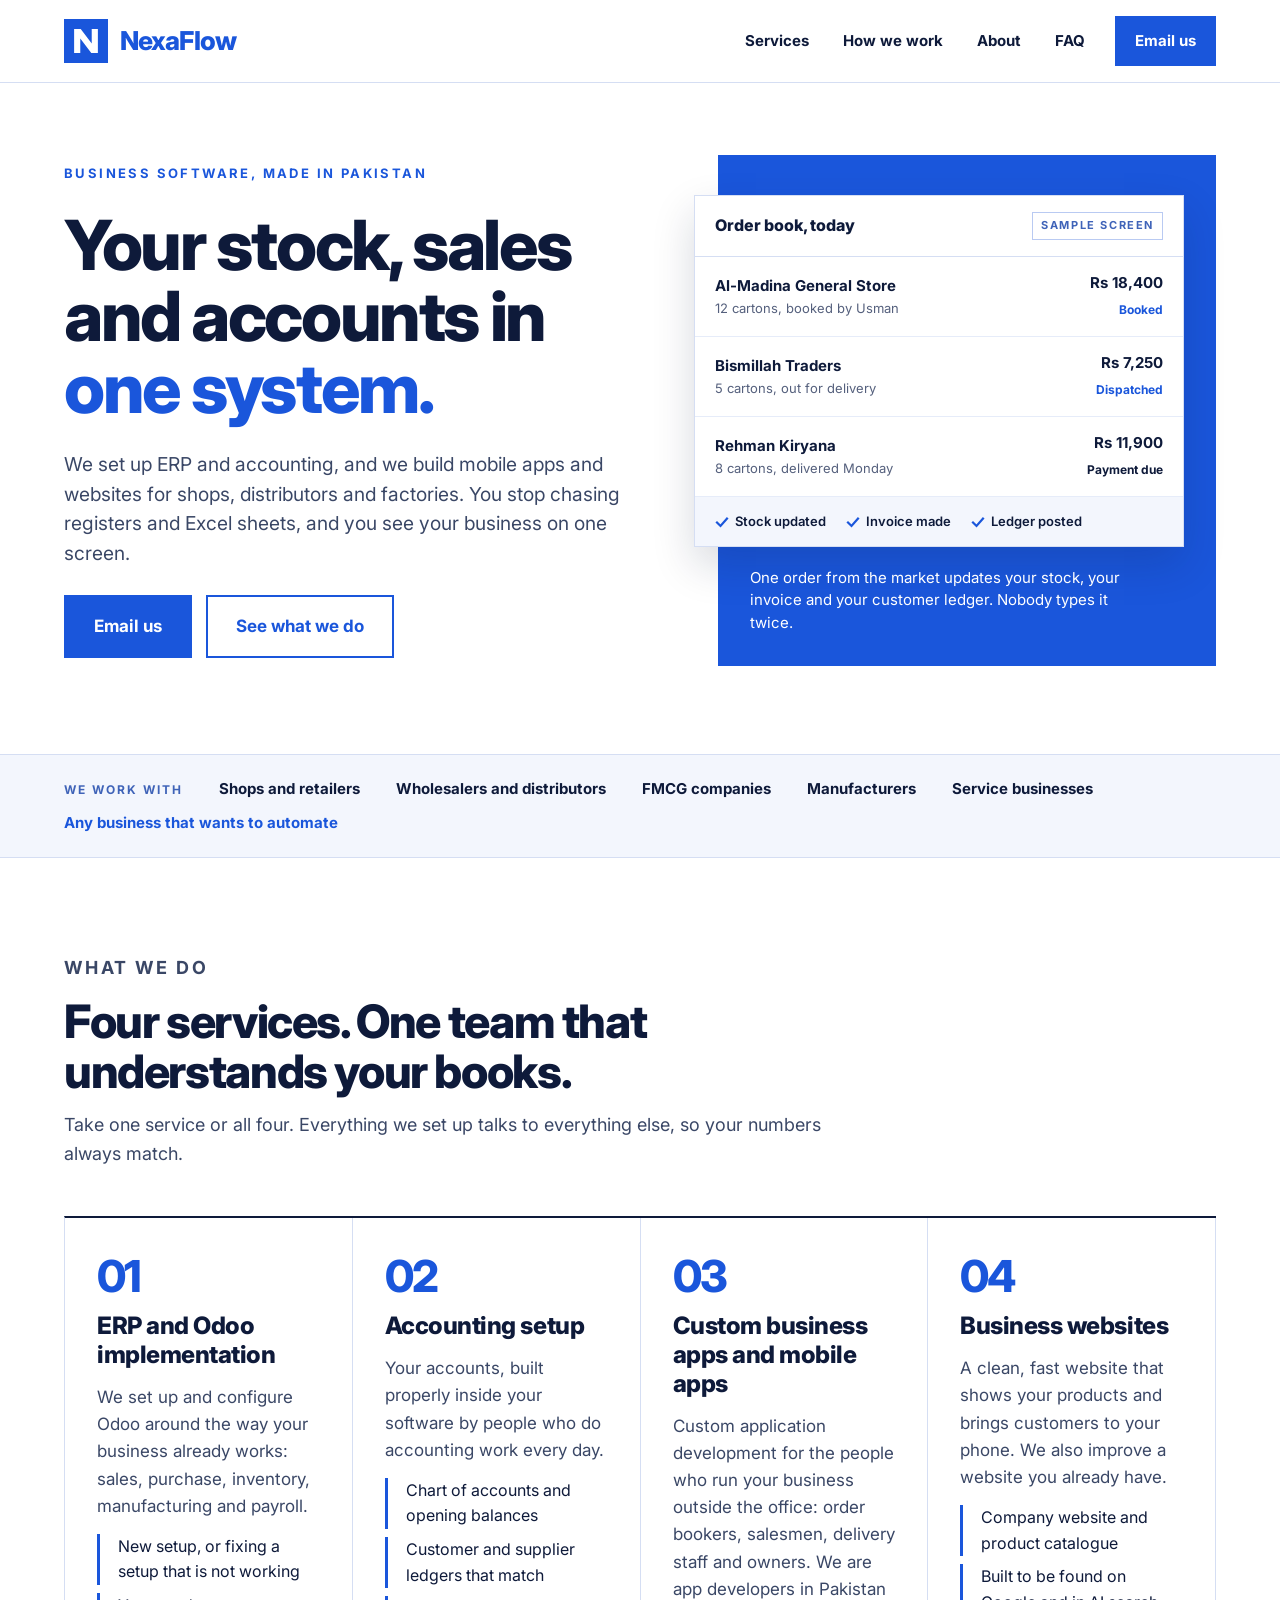
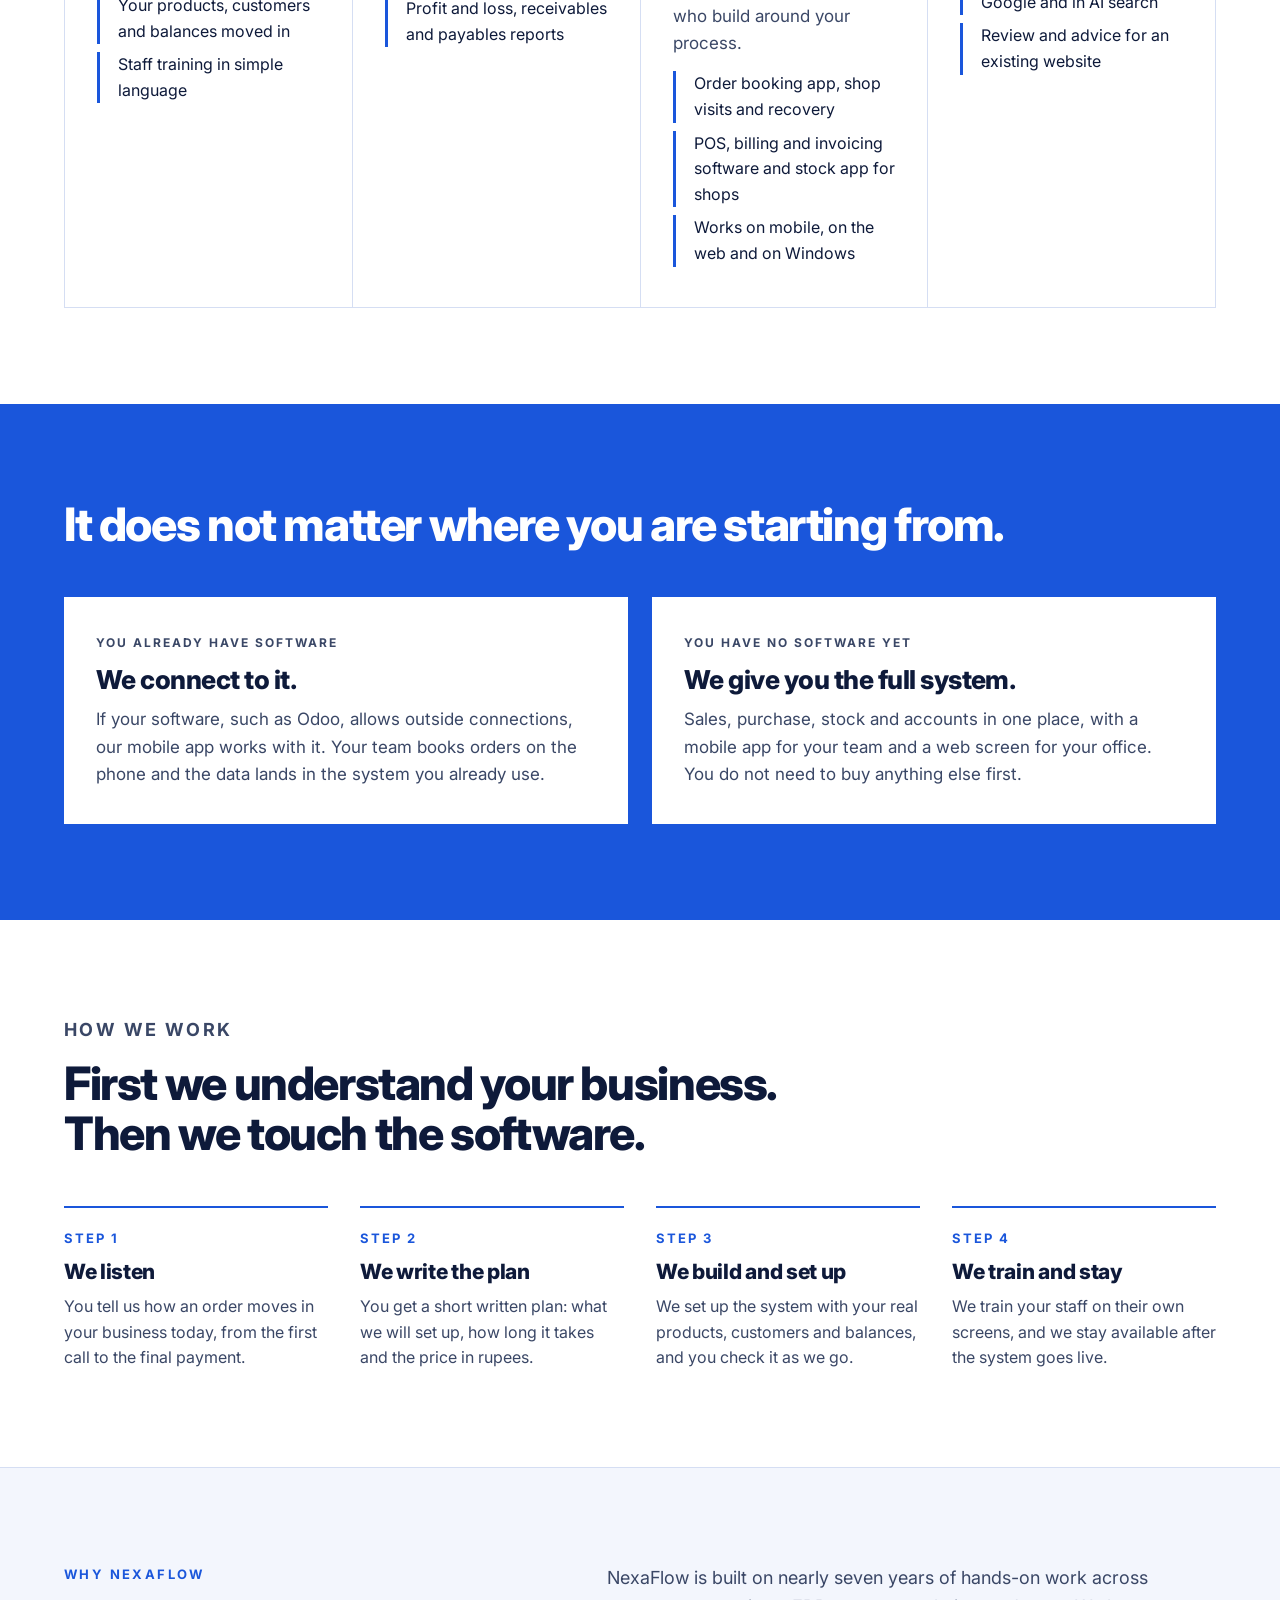
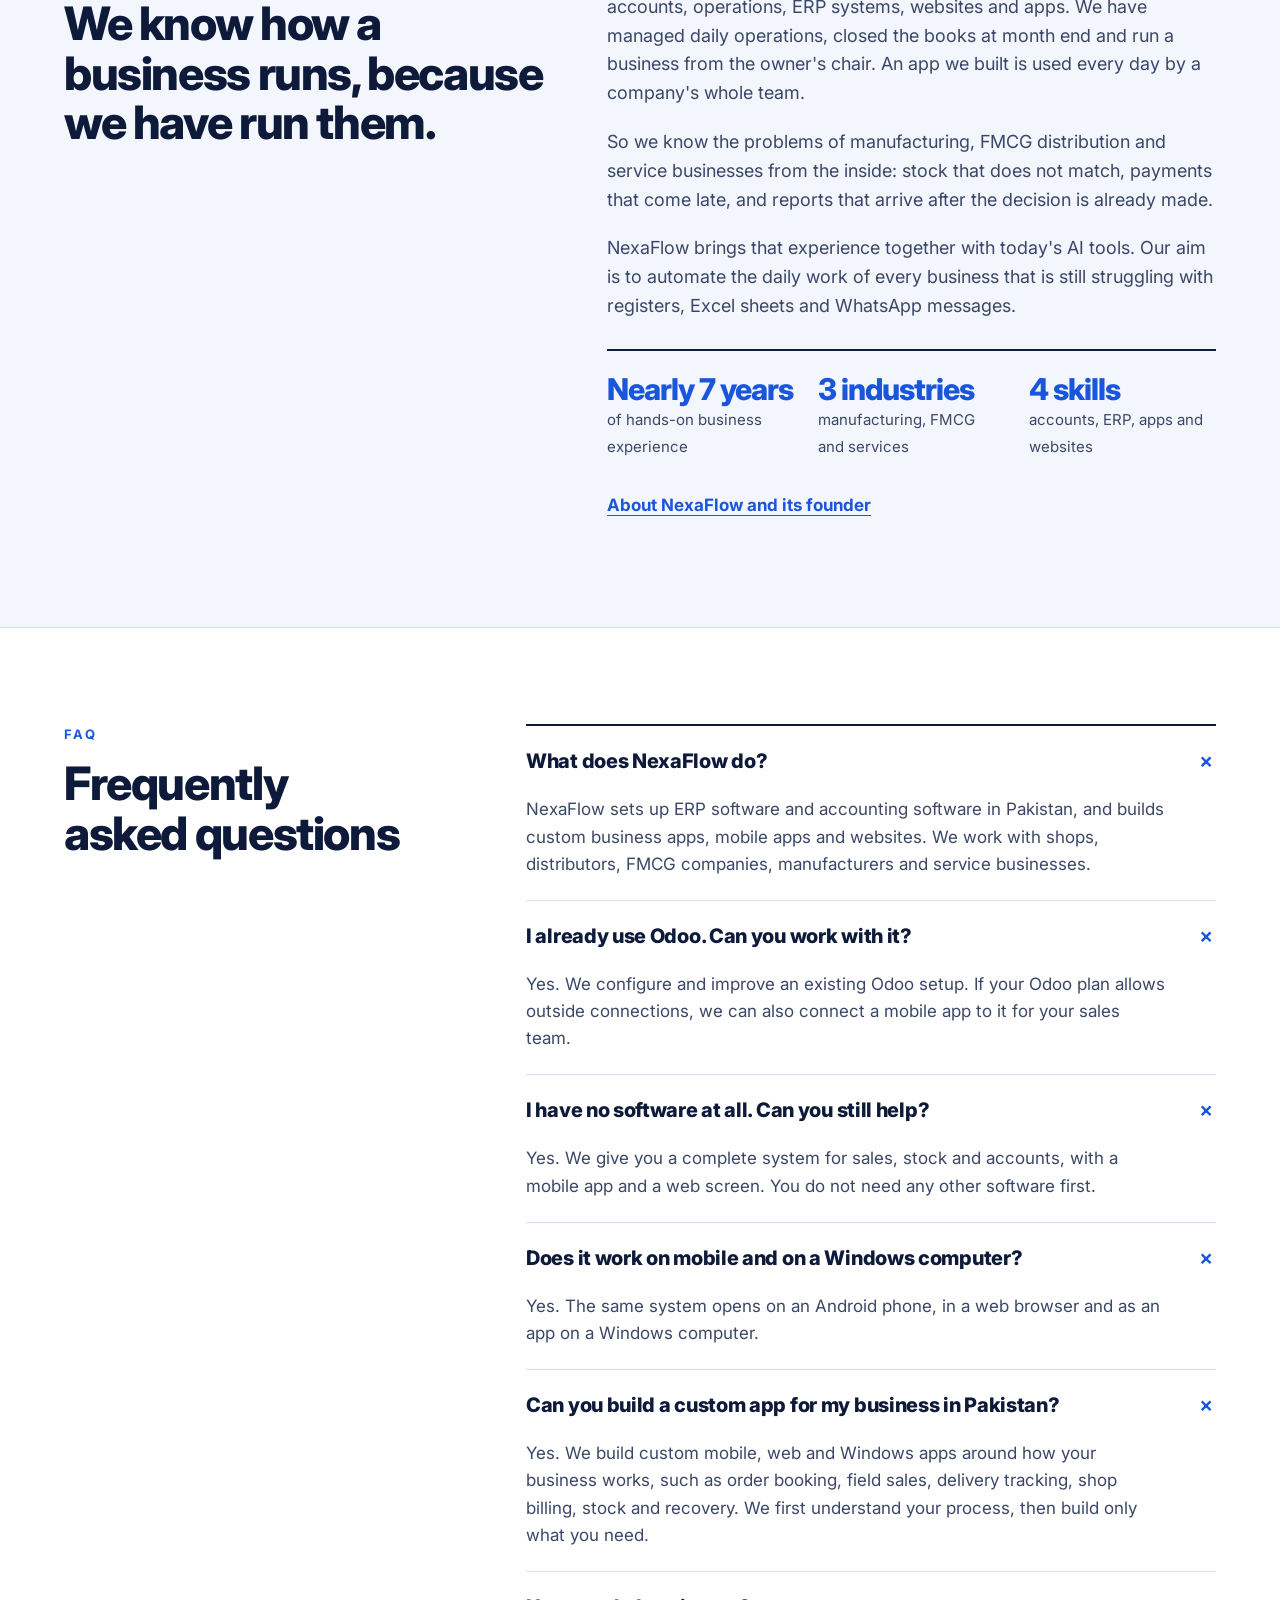
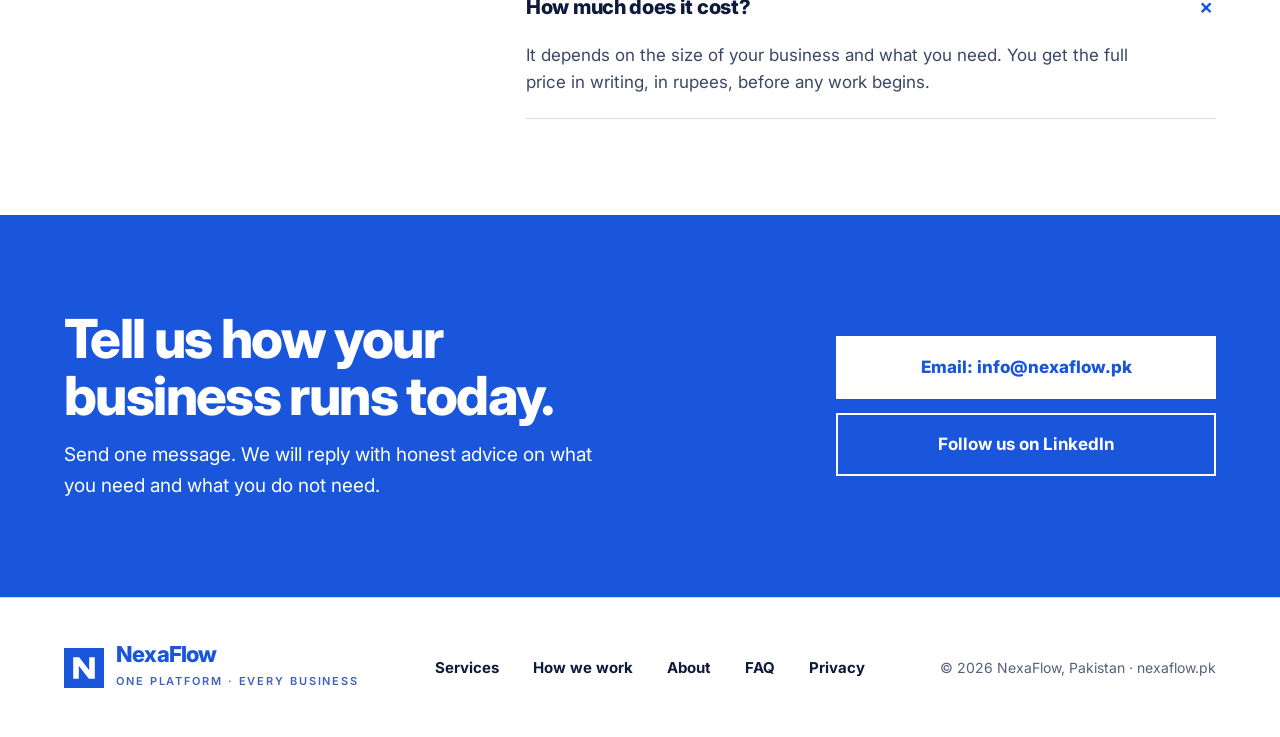
==== commit 27f39920: "Add files via upload" ====
--- a/index.html
+++ b/index.html
@@ -11,7 +11,7 @@
 <meta charset="utf-8">
 <meta name="viewport" content="width=device-width, initial-scale=1">
 <title>ERP Software, Accounting Software and Custom App Development in Pakistan | NexaFlow</title>
-<meta name="description" content="NexaFlow sets up ERP software and accounting software in Pakistan, and builds custom business apps, mobile apps and AI automation for shops, distributors, FMCG companies and manufacturers. Odoo implementation included.">
+<meta name="description" content="NexaFlow sets up ERP software and accounting software in Pakistan, and builds custom business apps, order booking apps, POS and invoicing software and AI automation for shops, distributors, FMCG companies and manufacturers. Odoo implementation included.">
 <link rel="canonical" href="https://nexaflow.pk/">
 <meta name="theme-color" content="#1A56DB">
 <link rel="icon" href="favicon.svg" type="image/svg+xml">
@@ -19,7 +19,7 @@
 <meta property="og:type" content="website">
 <meta property="og:site_name" content="NexaFlow">
 <meta property="og:title" content="NexaFlow | Your stock, sales and accounts in one system">
-<meta property="og:description" content="ERP and accounting software, Odoo implementation, custom app development, order booking apps and AI automation for businesses in Pakistan.">
+<meta property="og:description" content="ERP and accounting software, order booking app, POS and invoicing software, custom app development and AI automation for businesses in Pakistan.">
 <meta property="og:url" content="https://nexaflow.pk/">
 <meta property="og:locale" content="en_PK">
 <meta name="twitter:card" content="summary">
@@ -45,7 +45,7 @@
       "description": "NexaFlow sets up ERP and accounting software, and builds mobile apps and websites for businesses in Pakistan.",
       "areaServed": { "@type": "Country", "name": "Pakistan" },
       "founder": { "@type": "Person", "name": "Babar Hayat", "url": "https://nexaflow.pk/about.html" },
-      "knowsAbout": ["AI automation", "AI business assistant", "Custom application development", "Pakistan app developers", "Custom business app development", "Order booking app", "ERP implementation", "Odoo", "Accounting software setup", "Mobile app development", "Business websites", "FMCG distribution", "Manufacturing"],
+      "knowsAbout": ["Order booking app", "POS software", "Invoicing software", "Billing software for shops", "Inventory app", "AI automation", "AI business assistant", "Custom application development", "Pakistan app developers", "Custom business app development", "Order booking app", "ERP implementation", "Odoo", "Accounting software setup", "Mobile app development", "Business websites", "FMCG distribution", "Manufacturing"],
       "hasOfferCatalog": {
         "@type": "OfferCatalog",
         "name": "NexaFlow services",
@@ -73,7 +73,7 @@
         { "@type": "Question", "name": "I already use Odoo. Can you work with it?", "acceptedAnswer": { "@type": "Answer", "text": "Yes. We configure and improve an existing Odoo setup. If your Odoo plan allows outside connections, we can also connect a mobile app to it for your sales team." } },
         { "@type": "Question", "name": "I have no software at all. Can you still help?", "acceptedAnswer": { "@type": "Answer", "text": "Yes. We give you a complete system for sales, stock and accounts, with a mobile app and a web screen. You do not need any other software first." } },
         { "@type": "Question", "name": "Does it work on mobile and on a Windows computer?", "acceptedAnswer": { "@type": "Answer", "text": "Yes. The same system opens on an Android phone, in a web browser and as an app on a Windows computer." } },
-        { "@type": "Question", "name": "Can you build a custom app for my business in Pakistan?", "acceptedAnswer": { "@type": "Answer", "text": "Yes. We build custom mobile, web and Windows apps around how your business works, such as order booking, field sales, delivery tracking, shop billing, stock and recovery. We first understand your process, then build only what you need." } },
+        { "@type": "Question", "name": "Can you build a custom app for my business in Pakistan?", "acceptedAnswer": { "@type": "Answer", "text": "Yes. We build custom mobile, web and Windows apps around how your business works, such as an order booking app, field sales app, delivery tracking, POS and invoicing software for shops, stock and recovery. We first understand your process, then build only what you need." } },
         { "@type": "Question", "name": "How much does it cost?", "acceptedAnswer": { "@type": "Answer", "text": "It depends on the size of your business and what you need. You get the full price in writing, in rupees, before any work begins." } }
       ]
     }
@@ -190,8 +190,8 @@
         <h3>Custom business apps and mobile apps</h3>
         <p>Custom application development for the people who run your business outside the office: order bookers, salesmen, delivery staff and owners. We are app developers in Pakistan who build around your process.</p>
         <ul>
-          <li>Order booking, shop visits and recovery</li>
-          <li>Billing and stock for shops</li>
+          <li>Order booking app, shop visits and recovery</li>
+          <li>POS, billing and invoicing software and stock app for shops</li>
           <li>Works on mobile, on the web and on Windows</li>
         </ul>
       </article>
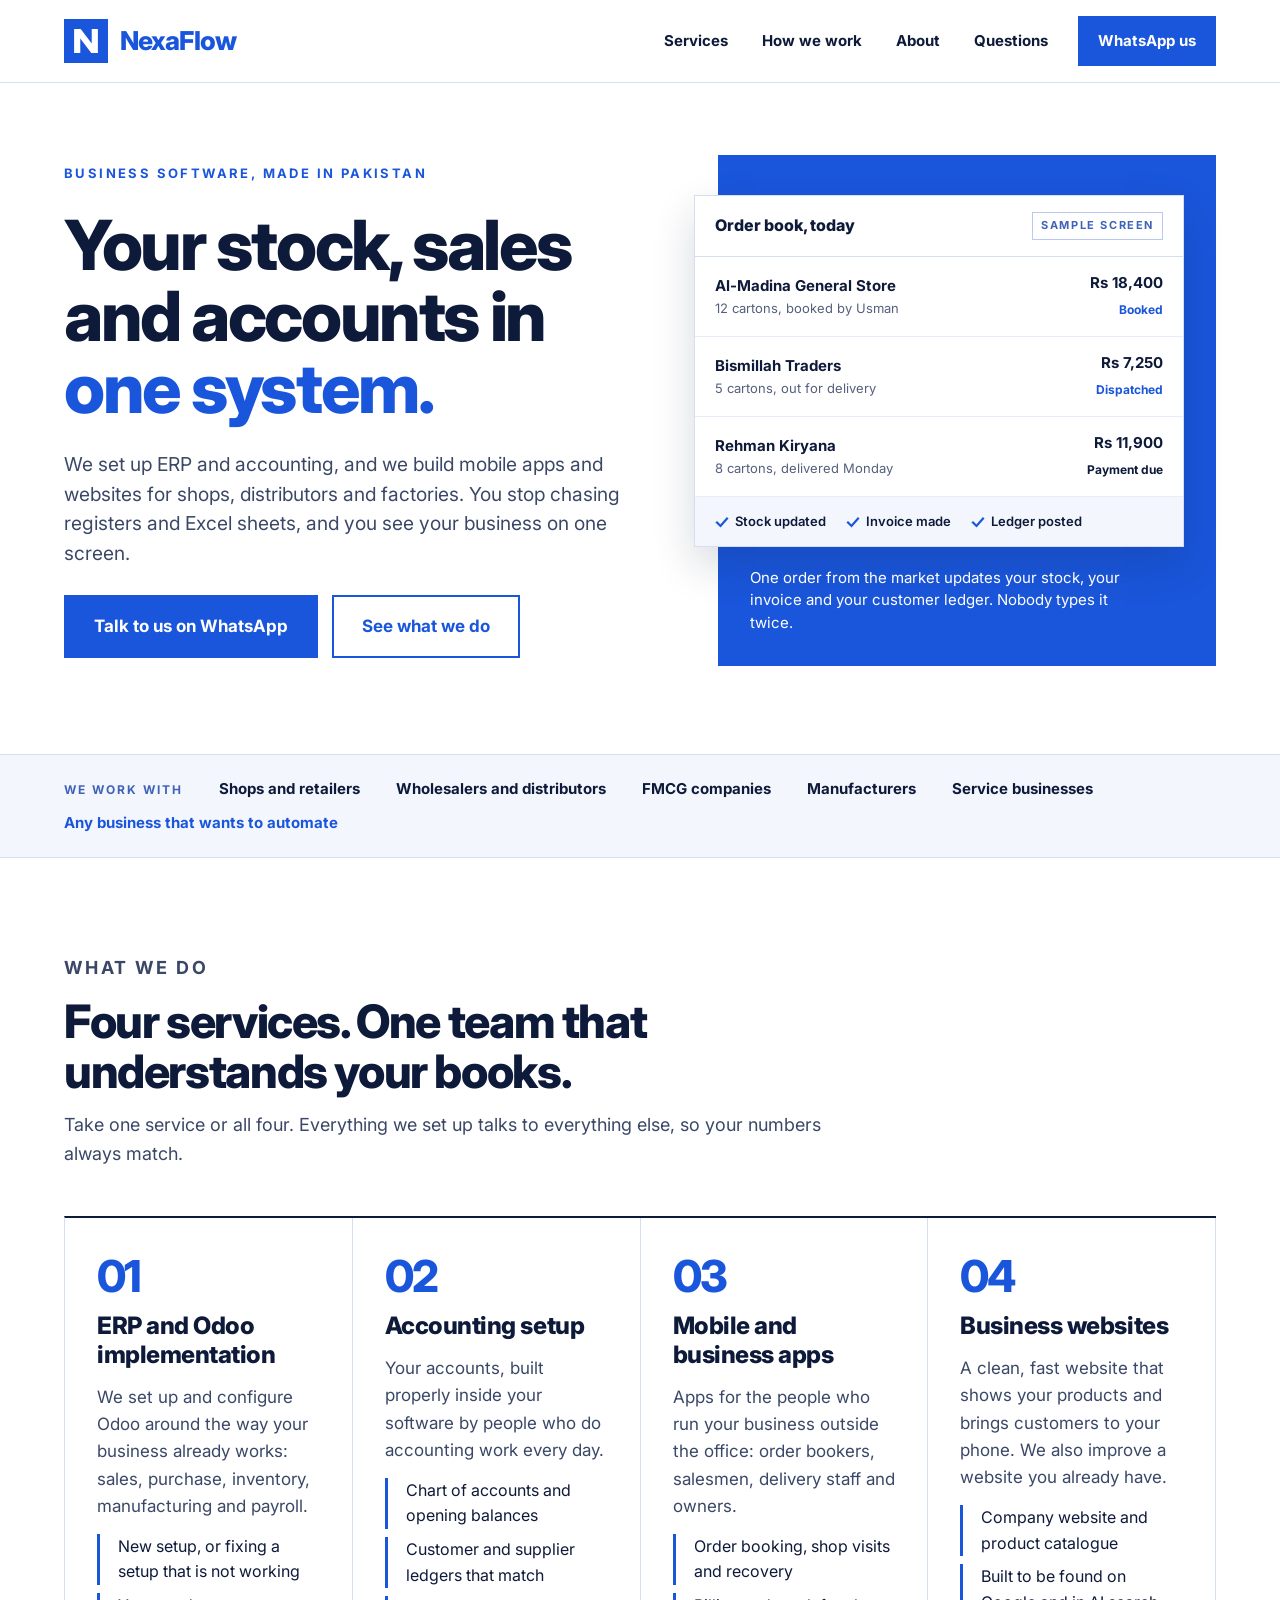
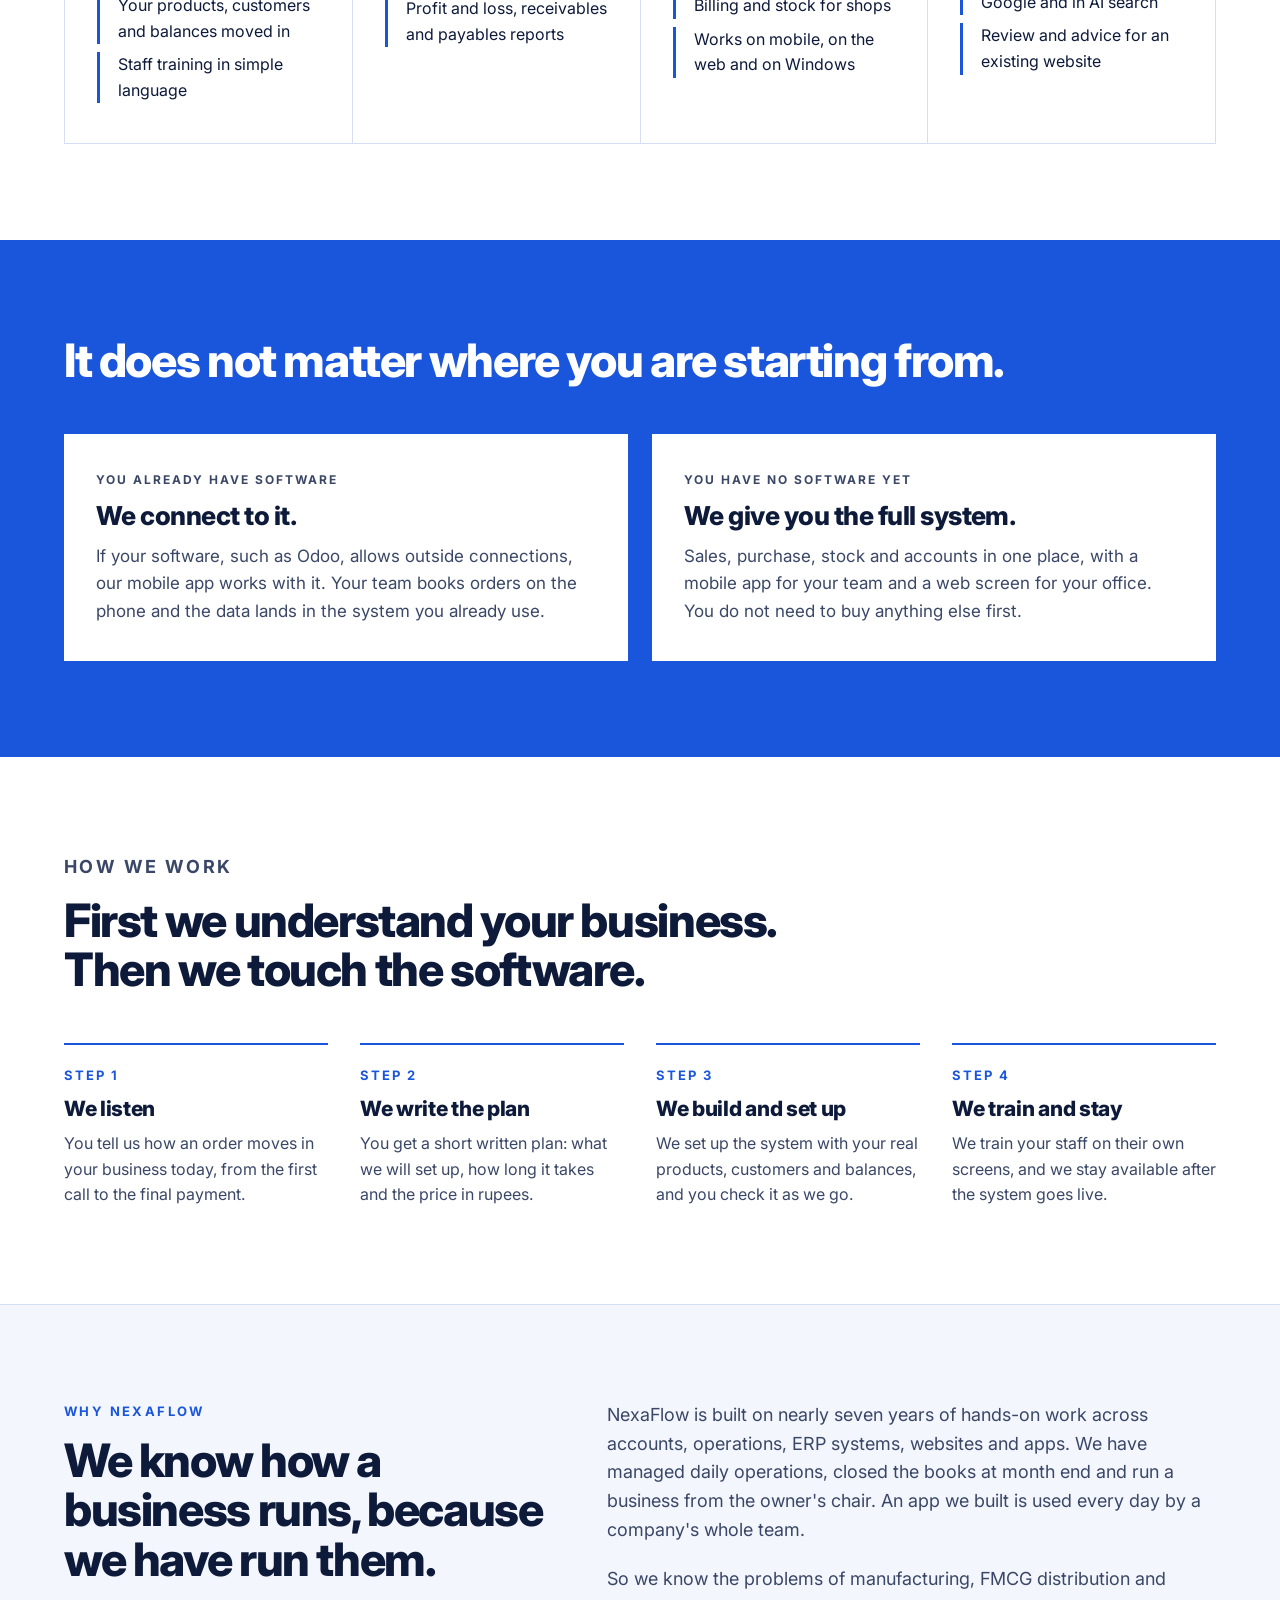
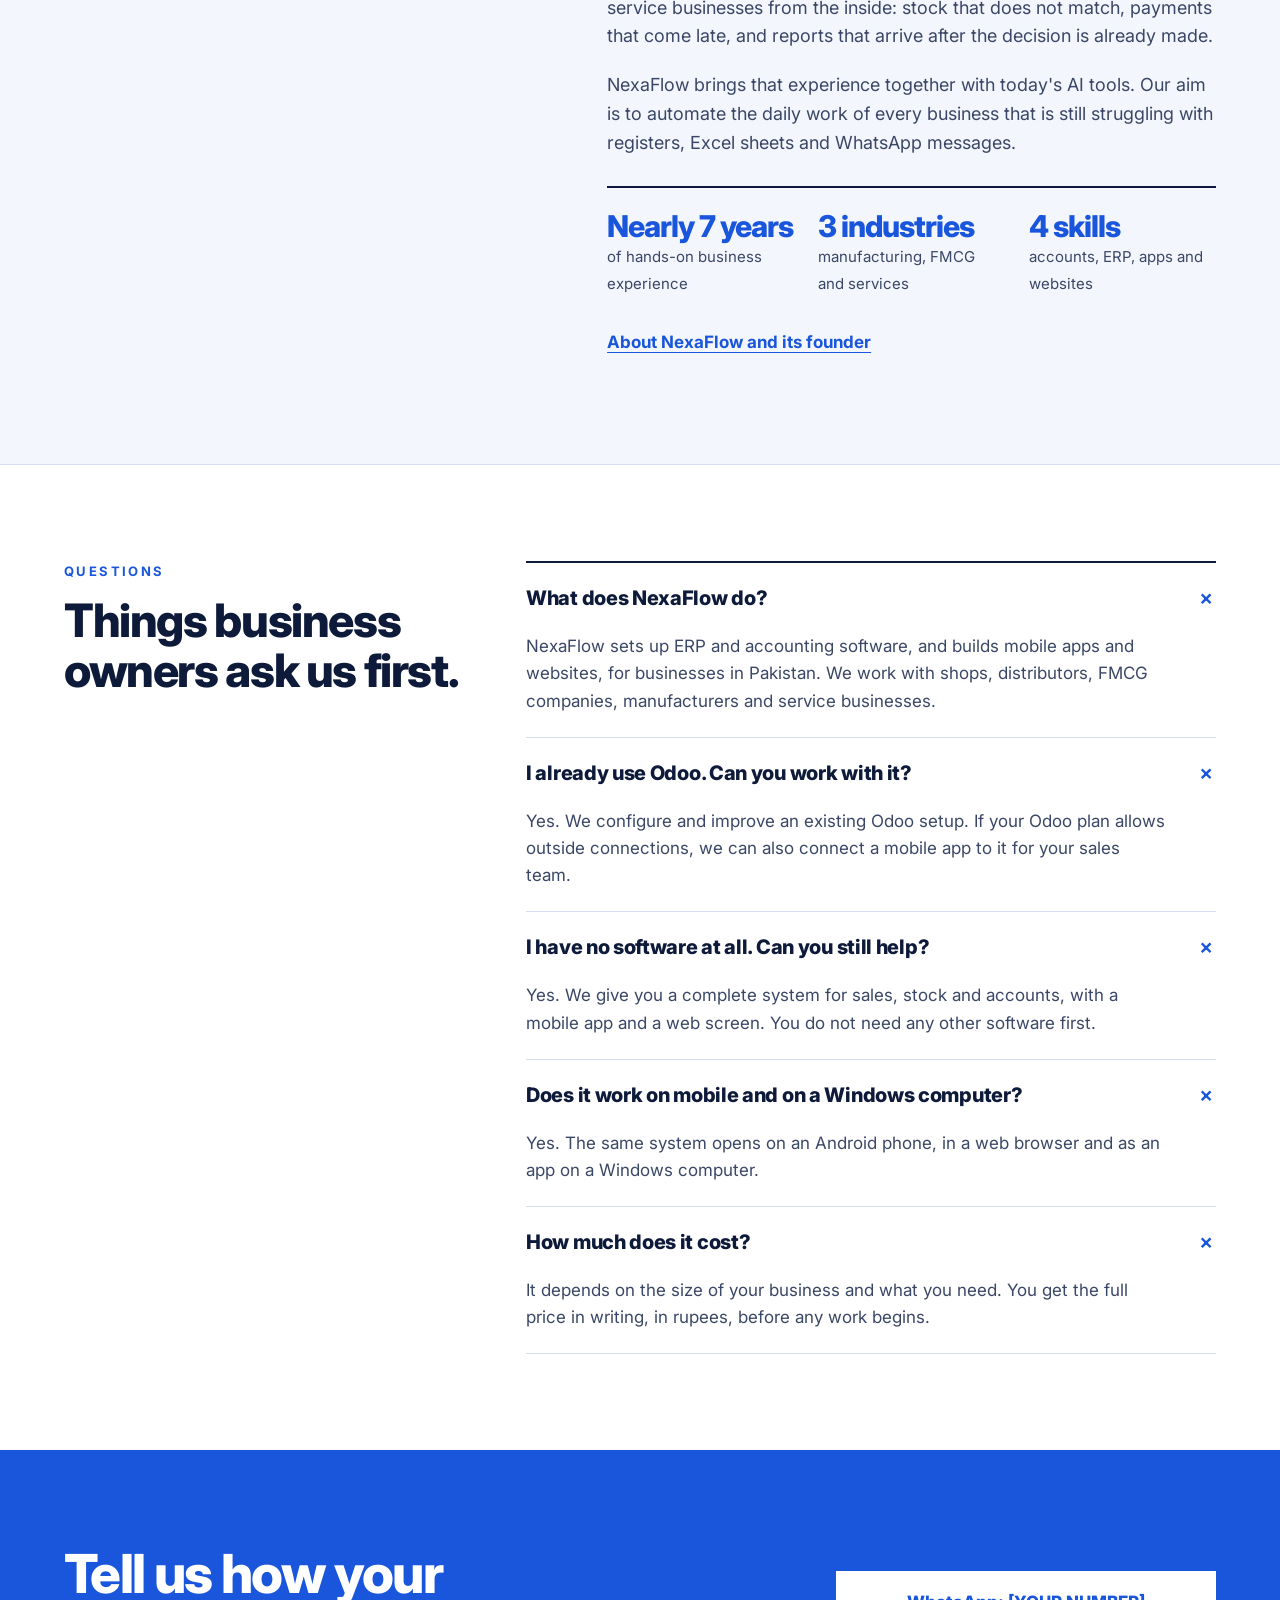
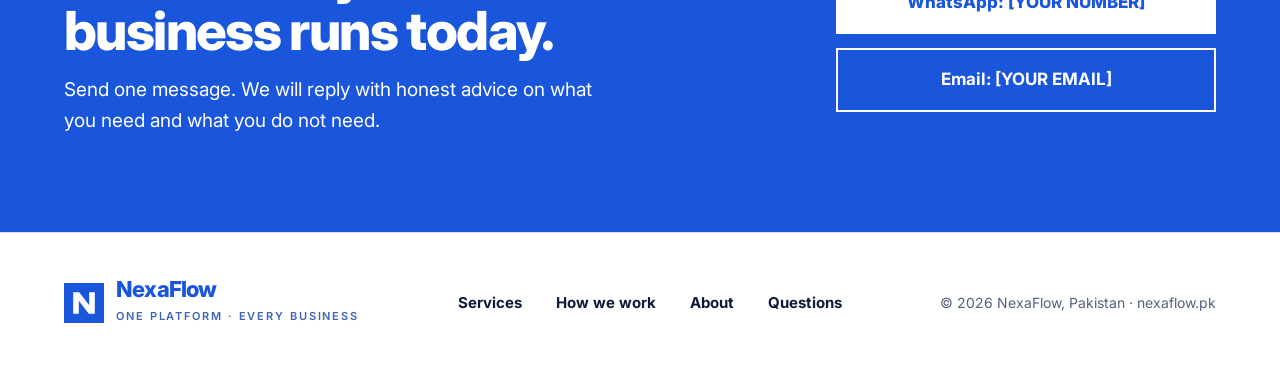
==== commit b841dbfd: "Add files via upload" ====
--- a/index.html
+++ b/index.html
@@ -1,17 +1,10 @@
 <!DOCTYPE html>
 <html lang="en">
 <head>
-<!-- Google tag -->
-<script async src="https://www.googletagmanager.com/gtm.js?id=GTM-TSVX7S9D"></script>
-<script>
-  window.dataLayer = window.dataLayer || [];
-  function gtag(){dataLayer.push(arguments);}
-  gtag('js', new Date());
-</script>
 <meta charset="utf-8">
 <meta name="viewport" content="width=device-width, initial-scale=1">
-<title>ERP Software, Accounting Software and Custom App Development in Pakistan | NexaFlow</title>
-<meta name="description" content="NexaFlow sets up ERP software and accounting software in Pakistan, and builds custom business apps, order booking apps, POS and invoicing software and AI automation for shops, distributors, FMCG companies and manufacturers. Odoo implementation included.">
+<title>NexaFlow | ERP, Accounting Setup, Business Apps and Websites in Pakistan</title>
+<meta name="description" content="NexaFlow sets up ERP and accounting software, and builds mobile apps and websites for shops, distributors, FMCG companies and manufacturers in Pakistan.">
 <link rel="canonical" href="https://nexaflow.pk/">
 <meta name="theme-color" content="#1A56DB">
 <link rel="icon" href="favicon.svg" type="image/svg+xml">
@@ -19,7 +12,7 @@
 <meta property="og:type" content="website">
 <meta property="og:site_name" content="NexaFlow">
 <meta property="og:title" content="NexaFlow | Your stock, sales and accounts in one system">
-<meta property="og:description" content="ERP and accounting software, order booking app, POS and invoicing software, custom app development and AI automation for businesses in Pakistan.">
+<meta property="og:description" content="ERP and Odoo implementation, accounting setup, mobile and business apps, and websites for businesses in Pakistan.">
 <meta property="og:url" content="https://nexaflow.pk/">
 <meta property="og:locale" content="en_PK">
 <meta name="twitter:card" content="summary">
@@ -40,19 +33,17 @@
       "url": "https://nexaflow.pk/",
       "logo": "https://nexaflow.pk/favicon.svg",
       "slogan": "One Platform. Every Business.",
-      "email": "info@nexaflow.pk",
-      "sameAs": ["https://www.linkedin.com/company/nexaflowpk"],
       "description": "NexaFlow sets up ERP and accounting software, and builds mobile apps and websites for businesses in Pakistan.",
       "areaServed": { "@type": "Country", "name": "Pakistan" },
       "founder": { "@type": "Person", "name": "Babar Hayat", "url": "https://nexaflow.pk/about.html" },
-      "knowsAbout": ["Order booking app", "POS software", "Invoicing software", "Billing software for shops", "Inventory app", "AI automation", "AI business assistant", "Custom application development", "Pakistan app developers", "Custom business app development", "Order booking app", "ERP implementation", "Odoo", "Accounting software setup", "Mobile app development", "Business websites", "FMCG distribution", "Manufacturing"],
+      "knowsAbout": ["ERP implementation", "Odoo", "Accounting software setup", "Mobile app development", "Business websites", "FMCG distribution", "Manufacturing"],
       "hasOfferCatalog": {
         "@type": "OfferCatalog",
         "name": "NexaFlow services",
         "itemListElement": [
           { "@type": "Offer", "itemOffered": { "@type": "Service", "name": "ERP and Odoo implementation", "description": "Setup and configuration of Odoo for sales, purchase, inventory, manufacturing and payroll, with data migration and staff training." } },
           { "@type": "Offer", "itemOffered": { "@type": "Service", "name": "Accounting setup", "description": "Chart of accounts, opening balances, customer and supplier ledgers, and financial reports set up inside the client's software." } },
-          { "@type": "Offer", "itemOffered": { "@type": "Service", "name": "Custom business app development", "description": "Custom mobile, web and Windows apps built for your business: order booking, field sales, shop visits, recovery, billing, stock, delivery and more." } },
+          { "@type": "Offer", "itemOffered": { "@type": "Service", "name": "Mobile and business apps", "description": "Apps for order booking, shop visits, recovery, billing and stock, working on mobile, web and Windows." } },
           { "@type": "Offer", "itemOffered": { "@type": "Service", "name": "Business websites", "description": "Company websites and product catalogues built for search engines and AI search, plus review of existing websites." } }
         ]
       }
@@ -69,11 +60,10 @@
       "@type": "FAQPage",
       "@id": "https://nexaflow.pk/#faq",
       "mainEntity": [
-        { "@type": "Question", "name": "What does NexaFlow do?", "acceptedAnswer": { "@type": "Answer", "text": "NexaFlow sets up ERP software and accounting software in Pakistan, and builds custom business apps, mobile apps and websites. We work with shops, distributors, FMCG companies, manufacturers and service businesses." } },
+        { "@type": "Question", "name": "What does NexaFlow do?", "acceptedAnswer": { "@type": "Answer", "text": "NexaFlow sets up ERP and accounting software, and builds mobile apps and websites, for businesses in Pakistan. We work with shops, distributors, FMCG companies, manufacturers and service businesses." } },
         { "@type": "Question", "name": "I already use Odoo. Can you work with it?", "acceptedAnswer": { "@type": "Answer", "text": "Yes. We configure and improve an existing Odoo setup. If your Odoo plan allows outside connections, we can also connect a mobile app to it for your sales team." } },
         { "@type": "Question", "name": "I have no software at all. Can you still help?", "acceptedAnswer": { "@type": "Answer", "text": "Yes. We give you a complete system for sales, stock and accounts, with a mobile app and a web screen. You do not need any other software first." } },
         { "@type": "Question", "name": "Does it work on mobile and on a Windows computer?", "acceptedAnswer": { "@type": "Answer", "text": "Yes. The same system opens on an Android phone, in a web browser and as an app on a Windows computer." } },
-        { "@type": "Question", "name": "Can you build a custom app for my business in Pakistan?", "acceptedAnswer": { "@type": "Answer", "text": "Yes. We build custom mobile, web and Windows apps around how your business works, such as an order booking app, field sales app, delivery tracking, POS and invoicing software for shops, stock and recovery. We first understand your process, then build only what you need." } },
         { "@type": "Question", "name": "How much does it cost?", "acceptedAnswer": { "@type": "Answer", "text": "It depends on the size of your business and what you need. You get the full price in writing, in rupees, before any work begins." } }
       ]
     }
@@ -87,15 +77,15 @@
 <header class="site-header">
   <div class="wrap">
     <a class="brand" href="index.html" aria-label="NexaFlow home">
-      <svg width="44" height="44" viewBox="0 0 100 100" aria-hidden="true"><rect width="100" height="100" fill="#1A56DB"/><clipPath id="n-clip"><polygon points="23,23 38,23 63,55.5 63,23 77,23 77,77 62,77 37,44.5 37,77 23,77"/></clipPath><g clip-path="url(#n-clip)"><path class="n-draw" pathLength="1" d="M30 80V20L70 80V20" fill="none" stroke="#FFFFFF" stroke-width="20"/></g></svg>
+      <svg width="44" height="44" viewBox="0 0 100 100" aria-hidden="true"><rect width="100" height="100" fill="#1A56DB"/><polygon fill="#FFFFFF" points="23,23 38,23 63,55.5 63,23 77,23 77,77 62,77 37,44.5 37,77 23,77"/></svg>
       <span class="brand-name">NexaFlow</span>
     </a>
     <nav class="main-nav" aria-label="Main">
       <a class="nav-link" href="#services">Services</a>
       <a class="nav-link" href="#how">How we work</a>
       <a class="nav-link" href="about.html">About</a>
-      <a class="nav-link" href="#questions">FAQ</a>
-      <a class="btn btn-small" href="mailto:info@nexaflow.pk" data-contact>Email us</a>
+      <a class="nav-link" href="#questions">Questions</a>
+      <a class="btn btn-small" href="#contact">WhatsApp us</a>
     </nav>
   </div>
 </header>
@@ -109,7 +99,7 @@
       <h1>Your stock, sales and accounts in <span>one system.</span></h1>
       <p class="lead">We set up ERP and accounting, and we build mobile apps and websites for shops, distributors and factories. You stop chasing registers and Excel sheets, and you see your business on one screen.</p>
       <div class="hero-actions">
-        <a class="btn" href="mailto:info@nexaflow.pk" data-contact>Email us</a>
+        <a class="btn" href="#contact">Talk to us on WhatsApp</a>
         <a class="btn btn-outline" href="#services">See what we do</a>
       </div>
     </div>
@@ -187,11 +177,11 @@
       </article>
       <article class="service">
         <span class="num" aria-hidden="true">03</span>
-        <h3>Custom business apps and mobile apps</h3>
-        <p>Custom application development for the people who run your business outside the office: order bookers, salesmen, delivery staff and owners. We are app developers in Pakistan who build around your process.</p>
+        <h3>Mobile and business apps</h3>
+        <p>Apps for the people who run your business outside the office: order bookers, salesmen, delivery staff and owners.</p>
         <ul>
-          <li>Order booking app, shop visits and recovery</li>
-          <li>POS, billing and invoicing software and stock app for shops</li>
+          <li>Order booking, shop visits and recovery</li>
+          <li>Billing and stock for shops</li>
           <li>Works on mobile, on the web and on Windows</li>
         </ul>
       </article>
@@ -281,13 +271,13 @@
 <section class="section faq" id="questions">
   <div class="wrap">
     <div class="faq-head reveal">
-      <p class="eyebrow">FAQ</p>
-      <h2>Frequently asked questions</h2>
+      <p class="eyebrow">Questions</p>
+      <h2>Things business owners ask us first.</h2>
     </div>
     <div class="faq-list">
       <details open>
         <summary><h3>What does NexaFlow do?</h3></summary>
-        <p>NexaFlow sets up ERP software and accounting software in Pakistan, and builds custom business apps, mobile apps and websites. We work with shops, distributors, FMCG companies, manufacturers and service businesses.</p>
+        <p>NexaFlow sets up ERP and accounting software, and builds mobile apps and websites, for businesses in Pakistan. We work with shops, distributors, FMCG companies, manufacturers and service businesses.</p>
       </details>
       <details open>
         <summary><h3>I already use Odoo. Can you work with it?</h3></summary>
@@ -300,10 +290,6 @@
       <details open>
         <summary><h3>Does it work on mobile and on a Windows computer?</h3></summary>
         <p>Yes. The same system opens on an Android phone, in a web browser and as an app on a Windows computer.</p>
-      </details>
-      <details open>
-        <summary><h3>Can you build a custom app for my business in Pakistan?</h3></summary>
-        <p>Yes. We build custom mobile, web and Windows apps around how your business works, such as order booking, field sales, delivery tracking, shop billing, stock and recovery. We first understand your process, then build only what you need.</p>
       </details>
       <details open>
         <summary><h3>How much does it cost?</h3></summary>
@@ -320,8 +306,9 @@
       <p>Send one message. We will reply with honest advice on what you need and what you do not need.</p>
     </div>
     <div class="contact-actions">
-      <a class="btn btn-white" href="mailto:info@nexaflow.pk" data-contact>Email: info@nexaflow.pk</a>
-      <a class="btn btn-ghost" href="https://www.linkedin.com/company/nexaflowpk" rel="noopener">Follow us on LinkedIn</a>
+      <!-- TODO before going live: replace the two lines below with the real WhatsApp link (https://wa.me/92XXXXXXXXXX) and email address. -->
+      <a class="btn btn-white" href="#contact">WhatsApp: [YOUR NUMBER]</a>
+      <a class="btn btn-ghost" href="#contact">Email: [YOUR EMAIL]</a>
     </div>
   </div>
 </section>
@@ -341,35 +328,11 @@
       <a class="nav-link" href="#services">Services</a>
       <a class="nav-link" href="#how">How we work</a>
       <a class="nav-link" href="about.html">About</a>
-      <a class="nav-link" href="#questions">FAQ</a>
-      <a class="nav-link" href="privacy.html">Privacy</a>
+      <a class="nav-link" href="#questions">Questions</a>
     </nav>
     <p class="copyright">© 2026 NexaFlow, Pakistan · nexaflow.pk</p>
   </div>
 </footer>
-
-
-<dialog id="contact-dialog" class="contact-dialog" aria-labelledby="contact-title">
-  <form id="contact-form" class="contact-form" action="https://api.web3forms.com/submit" method="POST">
-    <button type="button" class="dialog-close" id="contact-close" aria-label="Close">&times;</button>
-    <h2 id="contact-title">Send us a message</h2>
-    <p class="dialog-lead">Tell us about your business. We reply by email, usually within one working day.</p>
-    <input type="hidden" name="access_key" value="f734cbc9-495e-4040-93d0-57282e658a32">
-    <input type="hidden" name="subject" value="New enquiry from nexaflow.pk">
-    <input type="hidden" name="from_name" value="NexaFlow website">
-    <input type="checkbox" name="botcheck" class="hp" tabindex="-1" autocomplete="off" aria-hidden="true">
-    <label for="cf-name">Your name</label>
-    <input id="cf-name" type="text" name="name" required autocomplete="name">
-    <label for="cf-email">Your email</label>
-    <input id="cf-email" type="email" name="email" required autocomplete="email">
-    <label for="cf-phone">Phone or WhatsApp <span>(optional)</span></label>
-    <input id="cf-phone" type="tel" name="phone" autocomplete="tel">
-    <label for="cf-message">Your message</label>
-    <textarea id="cf-message" name="message" rows="5" required></textarea>
-    <button type="submit" class="btn" id="cf-send">Send message</button>
-    <p class="dialog-note" id="cf-status" role="status" aria-live="polite">We use your details only to reply to your message. You can also write to <strong>info@nexaflow.pk</strong>.</p>
-  </form>
-</dialog>
 
 <script src="script.js" defer></script>
 </body>
--- a/styles.css
+++ b/styles.css
@@ -264,12 +264,6 @@
 .js .stagger.in > *:nth-child(2) { transition-delay: .1s; }
 .js .stagger.in > *:nth-child(3) { transition-delay: .2s; }
 .js .stagger.in > *:nth-child(4) { transition-delay: .3s; }
-
-/* Logo: the N writes itself once on load, and again when the mouse is on it */
-@keyframes n-draw { from { stroke-dashoffset: 1; } to { stroke-dashoffset: 0; } }
-@keyframes n-draw-again { from { stroke-dashoffset: 1; } to { stroke-dashoffset: 0; } }
-.n-draw { stroke-dasharray: 1; animation: n-draw 1.4s ease-in-out .25s both; }
-.brand:hover .n-draw { animation: n-draw-again 1.1s ease-in-out both; }
 
 @keyframes row1 { 0% { opacity: 0; transform: translateY(10px); } 5%, 94% { opacity: 1; transform: none; } 100% { opacity: 0; } }
 @keyframes row2 { 0%, 10% { opacity: 0; transform: translateY(10px); } 15%, 94% { opacity: 1; transform: none; } 100% { opacity: 0; } }
@@ -349,27 +343,3 @@
   .footer-nav .nav-link:hover, .footer-nav .nav-link:focus-visible { background: transparent; color: var(--blue); transform: none; }
   .page-hero .wrap { padding-block: 40px; }
 }
-
-/* Contact window */
-.contact-dialog { border: 0; padding: 0; width: min(520px, calc(100% - 32px)); max-height: calc(100% - 32px); background: var(--white); color: var(--text); box-shadow: 0 30px 80px rgba(14, 26, 58, .35); }
-.contact-dialog::backdrop { background: rgba(14, 26, 58, .6); }
-.contact-form { position: relative; display: flex; flex-direction: column; gap: 6px; padding: 32px 28px 24px; }
-.contact-form h2 { margin: 0 36px 4px 0; font-size: 26px; color: var(--ink); }
-.dialog-lead { margin: 0 0 12px; font-size: 16px; }
-.contact-form label { font-weight: 700; font-size: 15px; color: var(--ink); margin-top: 8px; }
-.contact-form label span { font-weight: 500; color: var(--muted); }
-.contact-form input[type=text], .contact-form input[type=email], .contact-form input[type=tel], .contact-form textarea { font: inherit; font-size: 16px; padding: 12px 14px; border: 2px solid var(--line); background: var(--white); color: var(--ink); width: 100%; box-sizing: border-box; }
-.contact-form input:focus, .contact-form textarea:focus { outline: 3px solid rgba(26, 86, 219, .25); border-color: var(--blue); }
-.contact-form .btn { margin-top: 16px; cursor: pointer; font-family: inherit; }
-.contact-form .btn[disabled] { opacity: .6; cursor: wait; }
-.dialog-note { margin: 10px 0 0; font-size: 14px; color: var(--muted); }
-.dialog-note.ok { color: #0B6B3A; font-weight: 700; }
-.dialog-note.err { color: #B42318; font-weight: 700; }
-.dialog-close { position: absolute; top: 10px; right: 12px; width: 40px; height: 40px; font-size: 30px; line-height: 1; background: none; border: 0; color: var(--ink); cursor: pointer; }
-.hp { position: absolute; left: -9999px; width: 1px; height: 1px; opacity: 0; }
-
-/* Legal page */
-.legal { max-width: 760px; }
-.legal h2 { font-size: 24px; margin: 32px 0 8px; color: var(--ink); }
-.legal p, .legal li { font-size: 17px; }
-.legal ul { padding-left: 22px; }
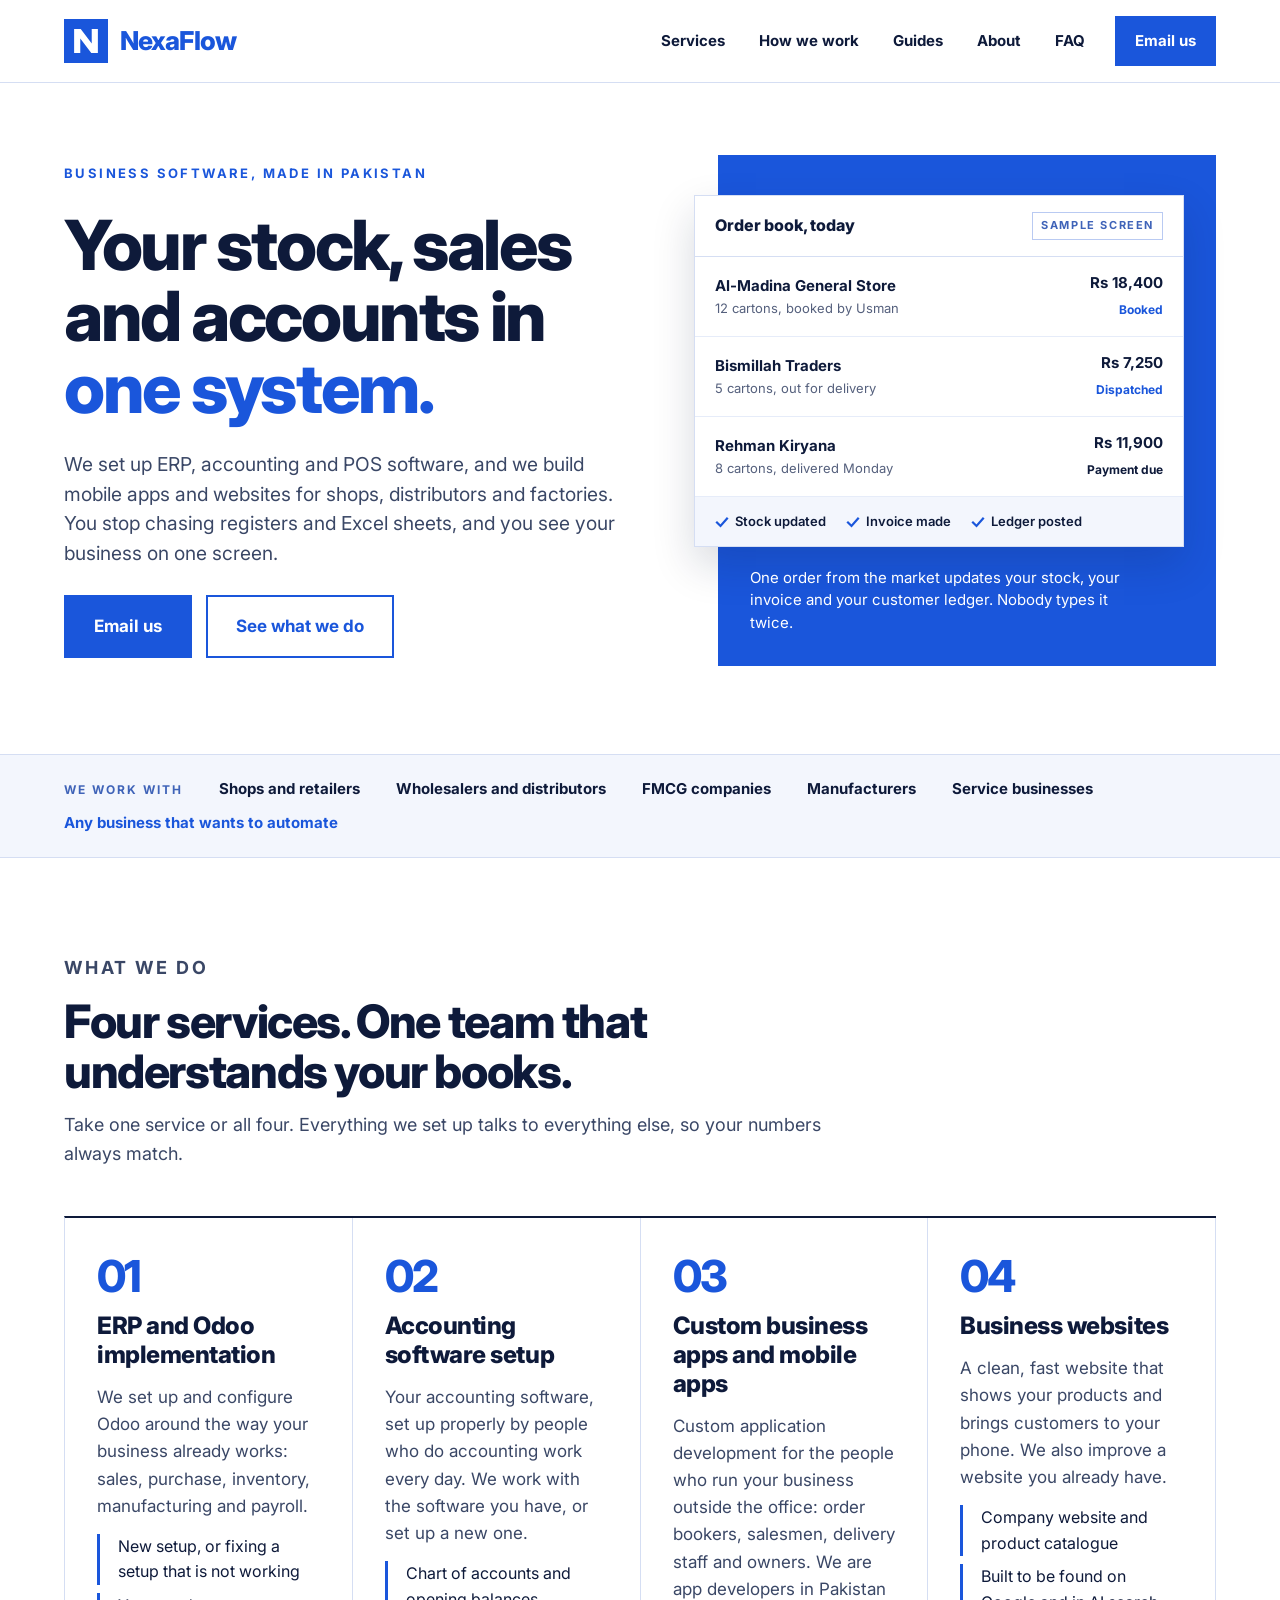
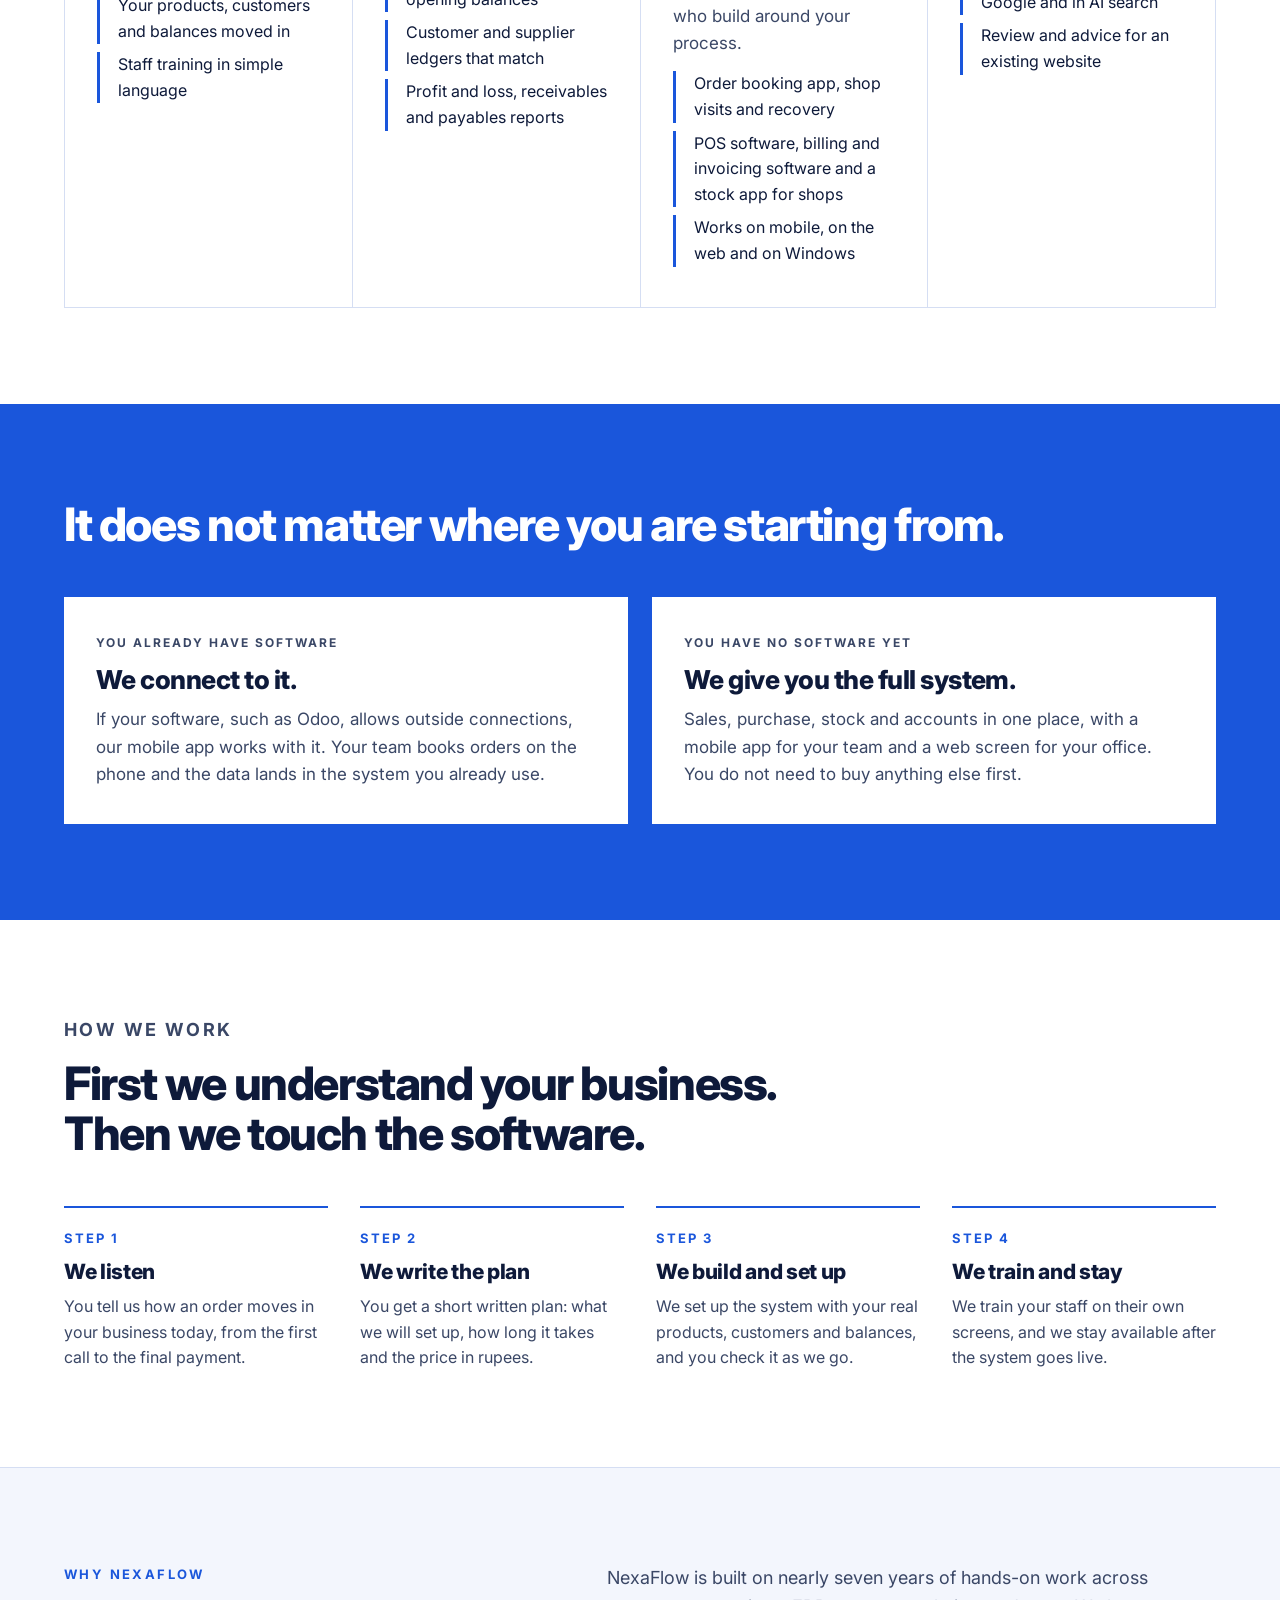
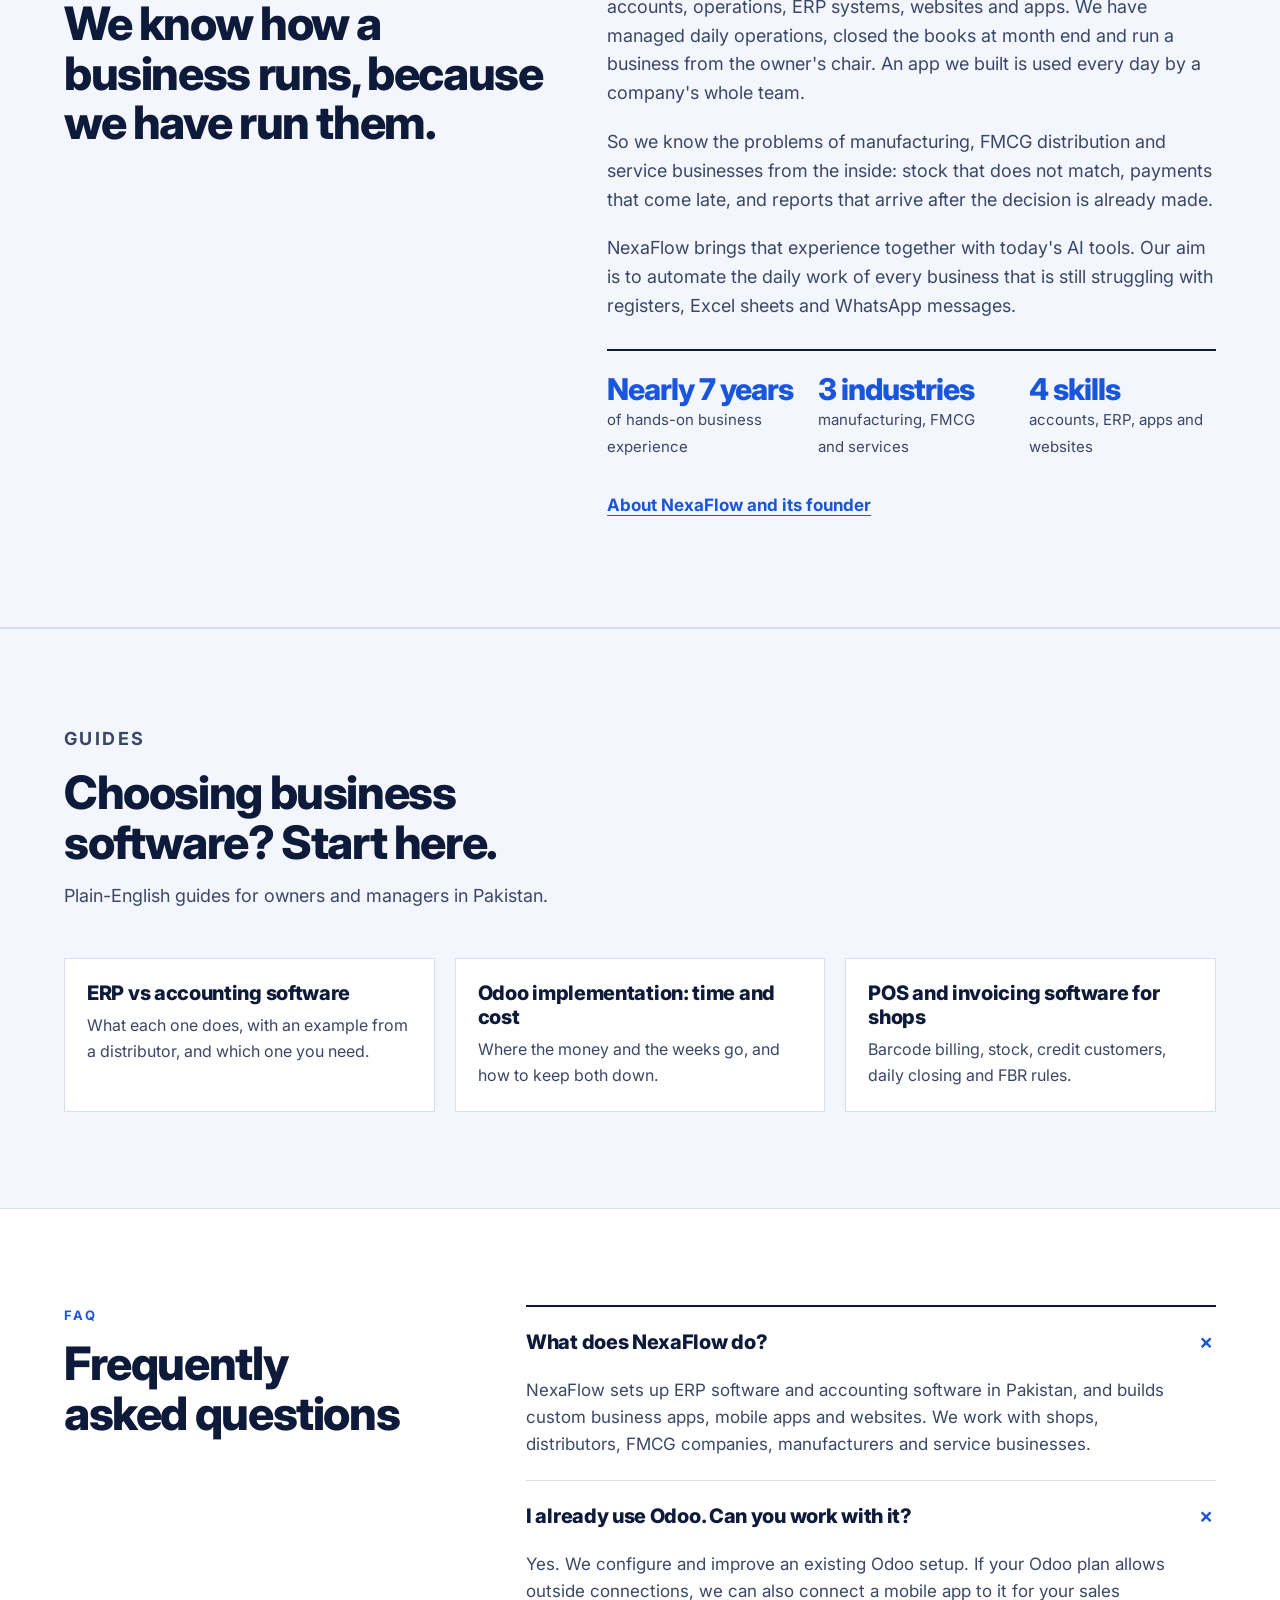
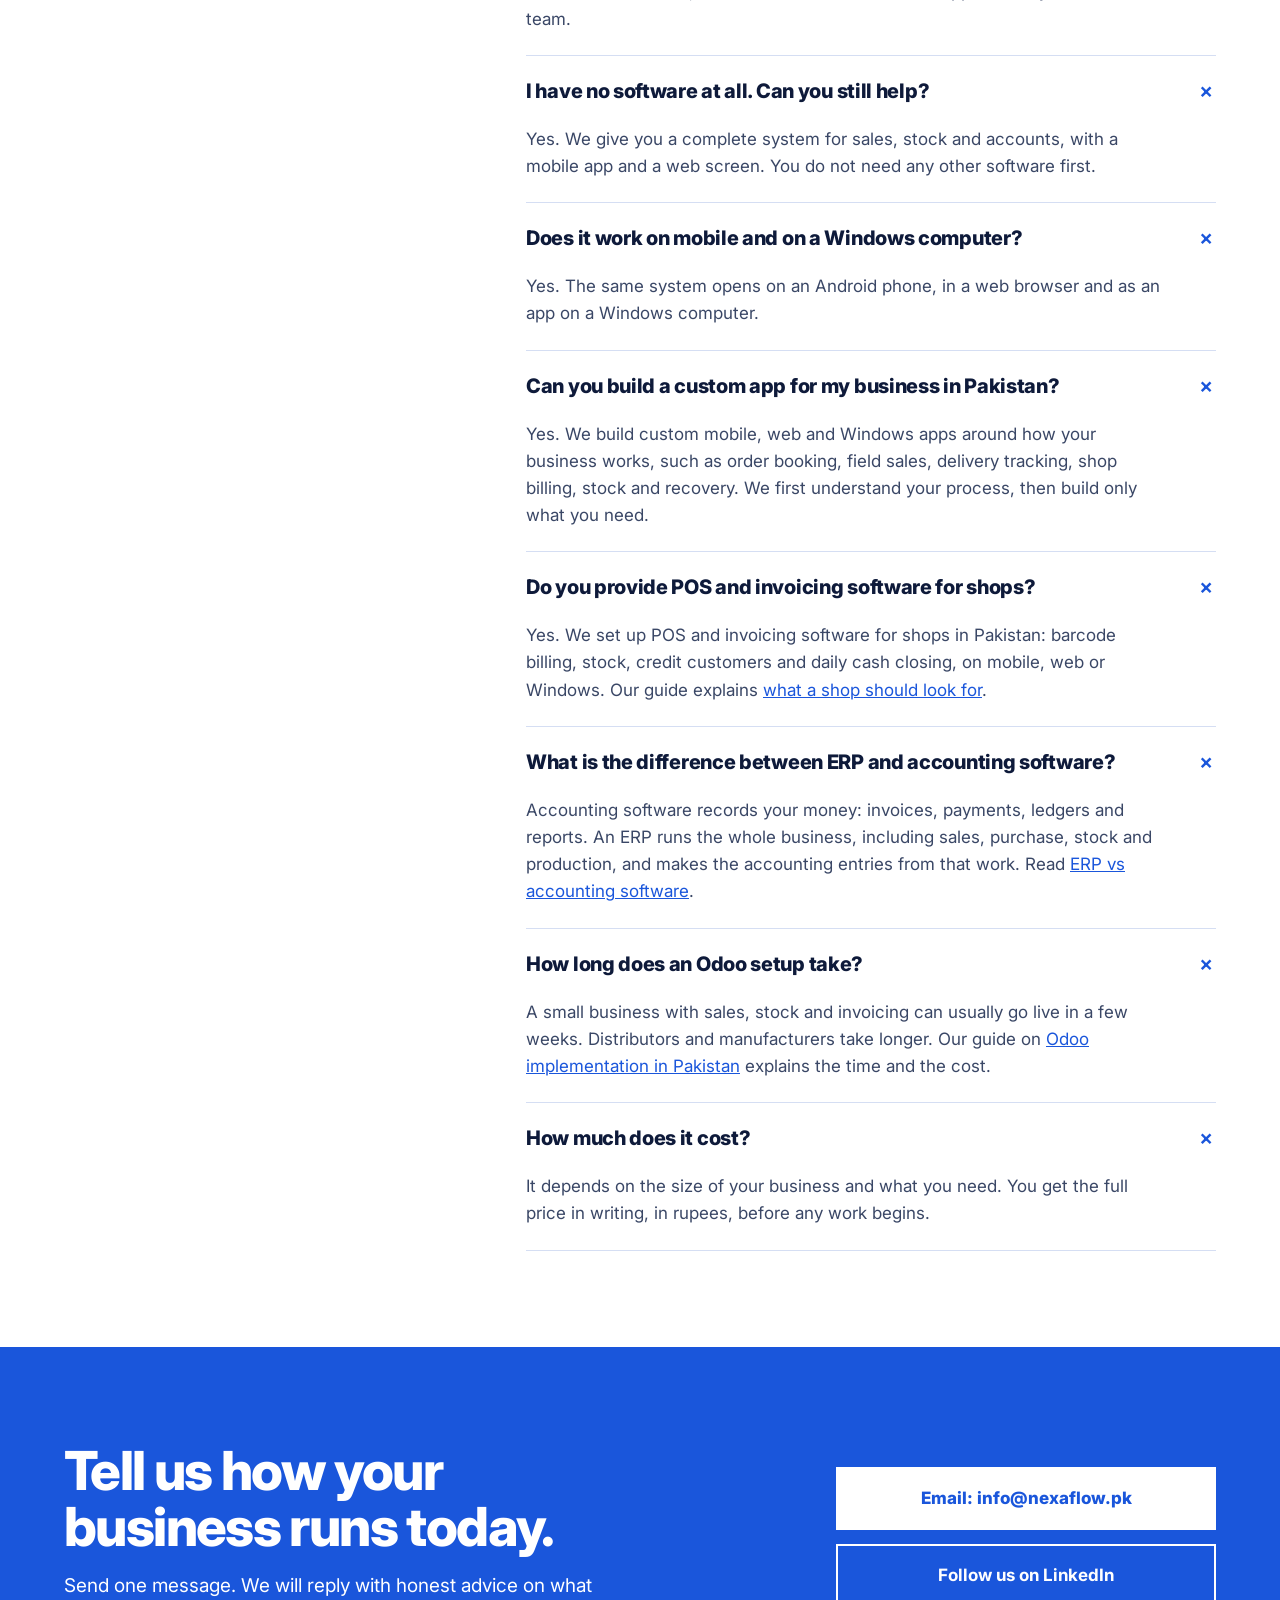
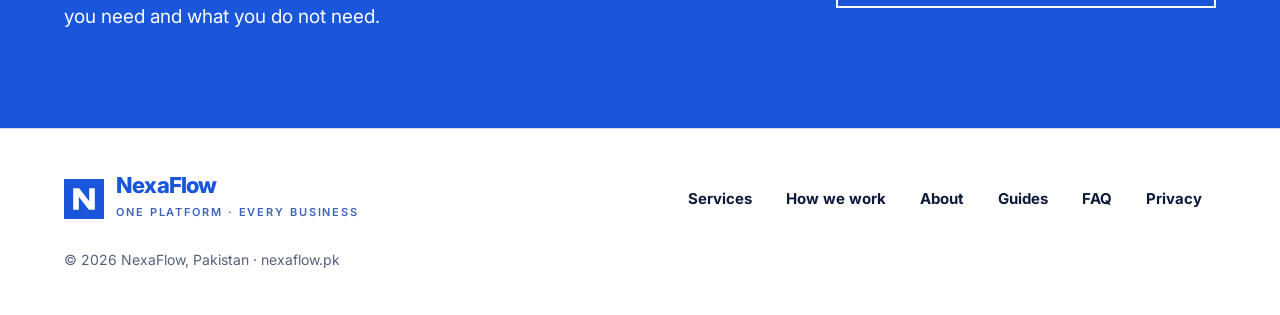
==== commit 8c03d1b5: "Add files via upload" ====
--- a/index.html
+++ b/index.html
@@ -1,21 +1,34 @@
 <!DOCTYPE html>
 <html lang="en">
 <head>
+<!-- Google tag -->
+<script async src="https://www.googletagmanager.com/gtm.js?id=GTM-TSVX7S9D"></script>
+<script>
+  window.dataLayer = window.dataLayer || [];
+  function gtag(){dataLayer.push(arguments);}
+  gtag('js', new Date());
+</script>
 <meta charset="utf-8">
 <meta name="viewport" content="width=device-width, initial-scale=1">
-<title>NexaFlow | ERP, Accounting Setup, Business Apps and Websites in Pakistan</title>
-<meta name="description" content="NexaFlow sets up ERP and accounting software, and builds mobile apps and websites for shops, distributors, FMCG companies and manufacturers in Pakistan.">
+<title>ERP, Accounting and POS Software in Pakistan | NexaFlow</title>
+<meta name="description" content="ERP, accounting, POS and invoicing software for shops, distributors, FMCG firms and manufacturers in Pakistan, plus Odoo setup and custom business apps.">
 <link rel="canonical" href="https://nexaflow.pk/">
 <meta name="theme-color" content="#1A56DB">
 <link rel="icon" href="favicon.svg" type="image/svg+xml">
+<link rel="icon" href="favicon.ico" sizes="48x48">
 
 <meta property="og:type" content="website">
 <meta property="og:site_name" content="NexaFlow">
 <meta property="og:title" content="NexaFlow | Your stock, sales and accounts in one system">
-<meta property="og:description" content="ERP and Odoo implementation, accounting setup, mobile and business apps, and websites for businesses in Pakistan.">
+<meta property="og:description" content="ERP and accounting software, order booking app, POS and invoicing software, custom app development and AI automation for businesses in Pakistan.">
 <meta property="og:url" content="https://nexaflow.pk/">
 <meta property="og:locale" content="en_PK">
-<meta name="twitter:card" content="summary">
+<meta property="og:image" content="https://nexaflow.pk/assets/og-image.png">
+<meta property="og:image:width" content="1200">
+<meta property="og:image:height" content="627">
+<meta property="og:image:alt" content="NexaFlow: from daily chaos to one connected flow">
+<meta name="twitter:card" content="summary_large_image">
+<meta name="twitter:image" content="https://nexaflow.pk/assets/og-image.png">
 
 <link rel="preconnect" href="https://fonts.googleapis.com">
 <link rel="preconnect" href="https://fonts.gstatic.com" crossorigin>
@@ -33,18 +46,77 @@
       "url": "https://nexaflow.pk/",
       "logo": "https://nexaflow.pk/favicon.svg",
       "slogan": "One Platform. Every Business.",
-      "description": "NexaFlow sets up ERP and accounting software, and builds mobile apps and websites for businesses in Pakistan.",
-      "areaServed": { "@type": "Country", "name": "Pakistan" },
-      "founder": { "@type": "Person", "name": "Babar Hayat", "url": "https://nexaflow.pk/about.html" },
-      "knowsAbout": ["ERP implementation", "Odoo", "Accounting software setup", "Mobile app development", "Business websites", "FMCG distribution", "Manufacturing"],
+      "email": "info@nexaflow.pk",
+      "sameAs": [
+        "https://www.linkedin.com/company/nexaflowpk"
+      ],
+      "description": "NexaFlow sets up ERP, accounting and POS software, and builds mobile apps and websites for businesses in Pakistan.",
+      "areaServed": {
+        "@type": "Country",
+        "name": "Pakistan"
+      },
+      "founder": {
+        "@type": "Person",
+        "name": "Babar Hayat",
+        "url": "https://nexaflow.pk/about.html"
+      },
+      "knowsAbout": [
+        "Order booking app",
+        "POS software",
+        "Invoicing software",
+        "Billing software for shops",
+        "Inventory app",
+        "AI automation",
+        "AI business assistant",
+        "Custom application development",
+        "Pakistan app developers",
+        "Custom business app development",
+        "ERP implementation",
+        "Odoo",
+        "Accounting software setup",
+        "Mobile app development",
+        "Business websites",
+        "FMCG distribution",
+        "Manufacturing",
+        "Accounting software",
+        "ERP software"
+      ],
       "hasOfferCatalog": {
         "@type": "OfferCatalog",
         "name": "NexaFlow services",
         "itemListElement": [
-          { "@type": "Offer", "itemOffered": { "@type": "Service", "name": "ERP and Odoo implementation", "description": "Setup and configuration of Odoo for sales, purchase, inventory, manufacturing and payroll, with data migration and staff training." } },
-          { "@type": "Offer", "itemOffered": { "@type": "Service", "name": "Accounting setup", "description": "Chart of accounts, opening balances, customer and supplier ledgers, and financial reports set up inside the client's software." } },
-          { "@type": "Offer", "itemOffered": { "@type": "Service", "name": "Mobile and business apps", "description": "Apps for order booking, shop visits, recovery, billing and stock, working on mobile, web and Windows." } },
-          { "@type": "Offer", "itemOffered": { "@type": "Service", "name": "Business websites", "description": "Company websites and product catalogues built for search engines and AI search, plus review of existing websites." } }
+          {
+            "@type": "Offer",
+            "itemOffered": {
+              "@type": "Service",
+              "name": "ERP and Odoo implementation",
+              "description": "Setup and configuration of Odoo for sales, purchase, inventory, manufacturing and payroll, with data migration and staff training."
+            }
+          },
+          {
+            "@type": "Offer",
+            "itemOffered": {
+              "@type": "Service",
+              "name": "Accounting setup",
+              "description": "Chart of accounts, opening balances, customer and supplier ledgers, and financial reports set up inside the client's software."
+            }
+          },
+          {
+            "@type": "Offer",
+            "itemOffered": {
+              "@type": "Service",
+              "name": "Custom business app development",
+              "description": "Custom mobile, web and Windows apps built for your business: order booking, field sales, shop visits, recovery, billing, stock, delivery and more."
+            }
+          },
+          {
+            "@type": "Offer",
+            "itemOffered": {
+              "@type": "Service",
+              "name": "Business websites",
+              "description": "Company websites and product catalogues built for search engines and AI search, plus review of existing websites."
+            }
+          }
         ]
       }
     },
@@ -54,17 +126,86 @@
       "url": "https://nexaflow.pk/",
       "name": "NexaFlow",
       "inLanguage": "en",
-      "publisher": { "@id": "https://nexaflow.pk/#organization" }
+      "publisher": {
+        "@id": "https://nexaflow.pk/#organization"
+      }
     },
     {
       "@type": "FAQPage",
       "@id": "https://nexaflow.pk/#faq",
       "mainEntity": [
-        { "@type": "Question", "name": "What does NexaFlow do?", "acceptedAnswer": { "@type": "Answer", "text": "NexaFlow sets up ERP and accounting software, and builds mobile apps and websites, for businesses in Pakistan. We work with shops, distributors, FMCG companies, manufacturers and service businesses." } },
-        { "@type": "Question", "name": "I already use Odoo. Can you work with it?", "acceptedAnswer": { "@type": "Answer", "text": "Yes. We configure and improve an existing Odoo setup. If your Odoo plan allows outside connections, we can also connect a mobile app to it for your sales team." } },
-        { "@type": "Question", "name": "I have no software at all. Can you still help?", "acceptedAnswer": { "@type": "Answer", "text": "Yes. We give you a complete system for sales, stock and accounts, with a mobile app and a web screen. You do not need any other software first." } },
-        { "@type": "Question", "name": "Does it work on mobile and on a Windows computer?", "acceptedAnswer": { "@type": "Answer", "text": "Yes. The same system opens on an Android phone, in a web browser and as an app on a Windows computer." } },
-        { "@type": "Question", "name": "How much does it cost?", "acceptedAnswer": { "@type": "Answer", "text": "It depends on the size of your business and what you need. You get the full price in writing, in rupees, before any work begins." } }
+        {
+          "@type": "Question",
+          "name": "What does NexaFlow do?",
+          "acceptedAnswer": {
+            "@type": "Answer",
+            "text": "NexaFlow sets up ERP software and accounting software in Pakistan, and builds custom business apps, mobile apps and websites. We work with shops, distributors, FMCG companies, manufacturers and service businesses."
+          }
+        },
+        {
+          "@type": "Question",
+          "name": "I already use Odoo. Can you work with it?",
+          "acceptedAnswer": {
+            "@type": "Answer",
+            "text": "Yes. We configure and improve an existing Odoo setup. If your Odoo plan allows outside connections, we can also connect a mobile app to it for your sales team."
+          }
+        },
+        {
+          "@type": "Question",
+          "name": "I have no software at all. Can you still help?",
+          "acceptedAnswer": {
+            "@type": "Answer",
+            "text": "Yes. We give you a complete system for sales, stock and accounts, with a mobile app and a web screen. You do not need any other software first."
+          }
+        },
+        {
+          "@type": "Question",
+          "name": "Does it work on mobile and on a Windows computer?",
+          "acceptedAnswer": {
+            "@type": "Answer",
+            "text": "Yes. The same system opens on an Android phone, in a web browser and as an app on a Windows computer."
+          }
+        },
+        {
+          "@type": "Question",
+          "name": "Can you build a custom app for my business in Pakistan?",
+          "acceptedAnswer": {
+            "@type": "Answer",
+            "text": "Yes. We build custom mobile, web and Windows apps around how your business works, such as an order booking app, field sales app, delivery tracking, POS and invoicing software for shops, stock and recovery. We first understand your process, then build only what you need."
+          }
+        },
+        {
+          "@type": "Question",
+          "name": "Do you provide POS and invoicing software for shops?",
+          "acceptedAnswer": {
+            "@type": "Answer",
+            "text": "Yes. We set up POS and invoicing software for shops in Pakistan: barcode billing, stock, credit customers and daily cash closing, on mobile, web or Windows. Our guide explains what a shop should look for."
+          }
+        },
+        {
+          "@type": "Question",
+          "name": "What is the difference between ERP and accounting software?",
+          "acceptedAnswer": {
+            "@type": "Answer",
+            "text": "Accounting software records your money: invoices, payments, ledgers and reports. An ERP runs the whole business, including sales, purchase, stock and production, and makes the accounting entries from that work. Read ERP vs accounting software."
+          }
+        },
+        {
+          "@type": "Question",
+          "name": "How long does an Odoo setup take?",
+          "acceptedAnswer": {
+            "@type": "Answer",
+            "text": "A small business with sales, stock and invoicing can usually go live in a few weeks. Distributors and manufacturers take longer. Our guide on Odoo implementation in Pakistan explains the time and the cost."
+          }
+        },
+        {
+          "@type": "Question",
+          "name": "How much does it cost?",
+          "acceptedAnswer": {
+            "@type": "Answer",
+            "text": "It depends on the size of your business and what you need. You get the full price in writing, in rupees, before any work begins."
+          }
+        }
       ]
     }
   ]
@@ -72,20 +213,22 @@
 </script>
 </head>
 <body>
+<noscript><iframe src="https://www.googletagmanager.com/ns.html?id=GTM-TSVX7S9D" height="0" width="0" style="display:none;visibility:hidden"></iframe></noscript>
 <a class="skip" href="#main">Skip to content</a>
 
 <header class="site-header">
   <div class="wrap">
     <a class="brand" href="index.html" aria-label="NexaFlow home">
-      <svg width="44" height="44" viewBox="0 0 100 100" aria-hidden="true"><rect width="100" height="100" fill="#1A56DB"/><polygon fill="#FFFFFF" points="23,23 38,23 63,55.5 63,23 77,23 77,77 62,77 37,44.5 37,77 23,77"/></svg>
+      <svg width="44" height="44" viewBox="0 0 100 100" aria-hidden="true"><rect width="100" height="100" fill="#1A56DB"/><clipPath id="n-clip"><polygon points="23,23 38,23 63,55.5 63,23 77,23 77,77 62,77 37,44.5 37,77 23,77"/></clipPath><g clip-path="url(#n-clip)"><path class="n-draw" pathLength="1" d="M30 80V20L70 80V20" fill="none" stroke="#FFFFFF" stroke-width="20"/></g></svg>
       <span class="brand-name">NexaFlow</span>
     </a>
     <nav class="main-nav" aria-label="Main">
       <a class="nav-link" href="#services">Services</a>
       <a class="nav-link" href="#how">How we work</a>
+      <a class="nav-link" href="guides.html">Guides</a>
       <a class="nav-link" href="about.html">About</a>
-      <a class="nav-link" href="#questions">Questions</a>
-      <a class="btn btn-small" href="#contact">WhatsApp us</a>
+      <a class="nav-link" href="#questions">FAQ</a>
+      <a class="btn btn-small" href="mailto:info@nexaflow.pk" data-contact>Email us</a>
     </nav>
   </div>
 </header>
@@ -97,9 +240,9 @@
     <div class="hero-copy">
       <p class="eyebrow">Business software, made in Pakistan</p>
       <h1>Your stock, sales and accounts in <span>one system.</span></h1>
-      <p class="lead">We set up ERP and accounting, and we build mobile apps and websites for shops, distributors and factories. You stop chasing registers and Excel sheets, and you see your business on one screen.</p>
+      <p class="lead">We set up ERP, accounting and POS software, and we build mobile apps and websites for shops, distributors and factories. You stop chasing registers and Excel sheets, and you see your business on one screen.</p>
       <div class="hero-actions">
-        <a class="btn" href="#contact">Talk to us on WhatsApp</a>
+        <a class="btn" href="mailto:info@nexaflow.pk" data-contact>Email us</a>
         <a class="btn btn-outline" href="#services">See what we do</a>
       </div>
     </div>
@@ -167,8 +310,8 @@
       </article>
       <article class="service">
         <span class="num" aria-hidden="true">02</span>
-        <h3>Accounting setup</h3>
-        <p>Your accounts, built properly inside your software by people who do accounting work every day.</p>
+        <h3>Accounting software setup</h3>
+        <p>Your accounting software, set up properly by people who do accounting work every day. We work with the software you have, or set up a new one.</p>
         <ul>
           <li>Chart of accounts and opening balances</li>
           <li>Customer and supplier ledgers that match</li>
@@ -177,11 +320,11 @@
       </article>
       <article class="service">
         <span class="num" aria-hidden="true">03</span>
-        <h3>Mobile and business apps</h3>
-        <p>Apps for the people who run your business outside the office: order bookers, salesmen, delivery staff and owners.</p>
+        <h3>Custom business apps and mobile apps</h3>
+        <p>Custom application development for the people who run your business outside the office: order bookers, salesmen, delivery staff and owners. We are app developers in Pakistan who build around your process.</p>
         <ul>
-          <li>Order booking, shop visits and recovery</li>
-          <li>Billing and stock for shops</li>
+          <li>Order booking app, shop visits and recovery</li>
+          <li>POS software, billing and invoicing software and a stock app for shops</li>
           <li>Works on mobile, on the web and on Windows</li>
         </ul>
       </article>
@@ -268,16 +411,31 @@
   </div>
 </section>
 
+<section class="section section-tint" id="guides" aria-labelledby="guides-title">
+  <div class="wrap">
+    <div class="section-head reveal">
+      <p class="eyebrow">Guides</p>
+      <h2 id="guides-title">Choosing business software? Start here.</h2>
+      <p>Plain-English guides for owners and managers in Pakistan.</p>
+    </div>
+    <div class="guide-cards">
+      <article class="guide-card"><h3><a href="erp-vs-accounting-software.html">ERP vs accounting software</a></h3><p>What each one does, with an example from a distributor, and which one you need.</p></article>
+      <article class="guide-card"><h3><a href="odoo-implementation-pakistan.html">Odoo implementation: time and cost</a></h3><p>Where the money and the weeks go, and how to keep both down.</p></article>
+      <article class="guide-card"><h3><a href="pos-invoicing-software-pakistan.html">POS and invoicing software for shops</a></h3><p>Barcode billing, stock, credit customers, daily closing and FBR rules.</p></article>
+    </div>
+  </div>
+</section>
+
 <section class="section faq" id="questions">
   <div class="wrap">
     <div class="faq-head reveal">
-      <p class="eyebrow">Questions</p>
-      <h2>Things business owners ask us first.</h2>
+      <p class="eyebrow">FAQ</p>
+      <h2>Frequently asked questions</h2>
     </div>
     <div class="faq-list">
       <details open>
         <summary><h3>What does NexaFlow do?</h3></summary>
-        <p>NexaFlow sets up ERP and accounting software, and builds mobile apps and websites, for businesses in Pakistan. We work with shops, distributors, FMCG companies, manufacturers and service businesses.</p>
+        <p>NexaFlow sets up ERP software and accounting software in Pakistan, and builds custom business apps, mobile apps and websites. We work with shops, distributors, FMCG companies, manufacturers and service businesses.</p>
       </details>
       <details open>
         <summary><h3>I already use Odoo. Can you work with it?</h3></summary>
@@ -290,6 +448,22 @@
       <details open>
         <summary><h3>Does it work on mobile and on a Windows computer?</h3></summary>
         <p>Yes. The same system opens on an Android phone, in a web browser and as an app on a Windows computer.</p>
+      </details>
+      <details open>
+        <summary><h3>Can you build a custom app for my business in Pakistan?</h3></summary>
+        <p>Yes. We build custom mobile, web and Windows apps around how your business works, such as order booking, field sales, delivery tracking, shop billing, stock and recovery. We first understand your process, then build only what you need.</p>
+      </details>
+      <details open>
+        <summary><h3>Do you provide POS and invoicing software for shops?</h3></summary>
+        <p>Yes. We set up POS and invoicing software for shops in Pakistan: barcode billing, stock, credit customers and daily cash closing, on mobile, web or Windows. Our guide explains <a href="pos-invoicing-software-pakistan.html">what a shop should look for</a>.</p>
+      </details>
+      <details open>
+        <summary><h3>What is the difference between ERP and accounting software?</h3></summary>
+        <p>Accounting software records your money: invoices, payments, ledgers and reports. An ERP runs the whole business, including sales, purchase, stock and production, and makes the accounting entries from that work. Read <a href="erp-vs-accounting-software.html">ERP vs accounting software</a>.</p>
+      </details>
+      <details open>
+        <summary><h3>How long does an Odoo setup take?</h3></summary>
+        <p>A small business with sales, stock and invoicing can usually go live in a few weeks. Distributors and manufacturers take longer. Our guide on <a href="odoo-implementation-pakistan.html">Odoo implementation in Pakistan</a> explains the time and the cost.</p>
       </details>
       <details open>
         <summary><h3>How much does it cost?</h3></summary>
@@ -306,9 +480,8 @@
       <p>Send one message. We will reply with honest advice on what you need and what you do not need.</p>
     </div>
     <div class="contact-actions">
-      <!-- TODO before going live: replace the two lines below with the real WhatsApp link (https://wa.me/92XXXXXXXXXX) and email address. -->
-      <a class="btn btn-white" href="#contact">WhatsApp: [YOUR NUMBER]</a>
-      <a class="btn btn-ghost" href="#contact">Email: [YOUR EMAIL]</a>
+      <a class="btn btn-white" href="mailto:info@nexaflow.pk" data-contact>Email: info@nexaflow.pk</a>
+      <a class="btn btn-ghost" href="https://www.linkedin.com/company/nexaflowpk" rel="noopener">Follow us on LinkedIn</a>
     </div>
   </div>
 </section>
@@ -328,11 +501,36 @@
       <a class="nav-link" href="#services">Services</a>
       <a class="nav-link" href="#how">How we work</a>
       <a class="nav-link" href="about.html">About</a>
-      <a class="nav-link" href="#questions">Questions</a>
+      <a class="nav-link" href="guides.html">Guides</a>
+      <a class="nav-link" href="#questions">FAQ</a>
+      <a class="nav-link" href="privacy.html">Privacy</a>
     </nav>
     <p class="copyright">© 2026 NexaFlow, Pakistan · nexaflow.pk</p>
   </div>
 </footer>
+
+
+<dialog id="contact-dialog" class="contact-dialog" aria-labelledby="contact-title">
+  <form id="contact-form" class="contact-form" action="https://api.web3forms.com/submit" method="POST">
+    <button type="button" class="dialog-close" id="contact-close" aria-label="Close">&times;</button>
+    <h2 id="contact-title">Send us a message</h2>
+    <p class="dialog-lead">Tell us about your business. We reply by email, usually within one working day.</p>
+    <input type="hidden" name="access_key" value="f734cbc9-495e-4040-93d0-57282e658a32">
+    <input type="hidden" name="subject" value="New enquiry from nexaflow.pk">
+    <input type="hidden" name="from_name" value="NexaFlow website">
+    <input type="checkbox" name="botcheck" class="hp" tabindex="-1" autocomplete="off" aria-hidden="true">
+    <label for="cf-name">Your name</label>
+    <input id="cf-name" type="text" name="name" required autocomplete="name">
+    <label for="cf-email">Your email</label>
+    <input id="cf-email" type="email" name="email" required autocomplete="email">
+    <label for="cf-phone">Phone or WhatsApp <span>(optional)</span></label>
+    <input id="cf-phone" type="tel" name="phone" autocomplete="tel">
+    <label for="cf-message">Your message</label>
+    <textarea id="cf-message" name="message" rows="5" required></textarea>
+    <button type="submit" class="btn" id="cf-send">Send message</button>
+    <p class="dialog-note" id="cf-status" role="status" aria-live="polite">We use your details only to reply to your message. You can also write to <strong>info@nexaflow.pk</strong>.</p>
+  </form>
+</dialog>
 
 <script src="script.js" defer></script>
 </body>
--- a/styles.css
+++ b/styles.css
@@ -264,6 +264,12 @@
 .js .stagger.in > *:nth-child(2) { transition-delay: .1s; }
 .js .stagger.in > *:nth-child(3) { transition-delay: .2s; }
 .js .stagger.in > *:nth-child(4) { transition-delay: .3s; }
+
+/* Logo: the N writes itself once on load, and again when the mouse is on it */
+@keyframes n-draw { from { stroke-dashoffset: 1; } to { stroke-dashoffset: 0; } }
+@keyframes n-draw-again { from { stroke-dashoffset: 1; } to { stroke-dashoffset: 0; } }
+.n-draw { stroke-dasharray: 1; animation: n-draw 1.4s ease-in-out .25s both; }
+.brand:hover .n-draw { animation: n-draw-again 1.1s ease-in-out both; }
 
 @keyframes row1 { 0% { opacity: 0; transform: translateY(10px); } 5%, 94% { opacity: 1; transform: none; } 100% { opacity: 0; } }
 @keyframes row2 { 0%, 10% { opacity: 0; transform: translateY(10px); } 15%, 94% { opacity: 1; transform: none; } 100% { opacity: 0; } }
@@ -343,3 +349,65 @@
   .footer-nav .nav-link:hover, .footer-nav .nav-link:focus-visible { background: transparent; color: var(--blue); transform: none; }
   .page-hero .wrap { padding-block: 40px; }
 }
+
+/* Contact window */
+.contact-dialog { border: 0; padding: 0; width: min(520px, calc(100% - 32px)); max-height: calc(100% - 32px); background: var(--white); color: var(--text); box-shadow: 0 30px 80px rgba(14, 26, 58, .35); }
+.contact-dialog::backdrop { background: rgba(14, 26, 58, .6); }
+.contact-form { position: relative; display: flex; flex-direction: column; gap: 6px; padding: 32px 28px 24px; }
+.contact-form h2 { margin: 0 36px 4px 0; font-size: 26px; color: var(--ink); }
+.dialog-lead { margin: 0 0 12px; font-size: 16px; }
+.contact-form label { font-weight: 700; font-size: 15px; color: var(--ink); margin-top: 8px; }
+.contact-form label span { font-weight: 500; color: var(--muted); }
+.contact-form input[type=text], .contact-form input[type=email], .contact-form input[type=tel], .contact-form textarea { font: inherit; font-size: 16px; padding: 12px 14px; border: 2px solid var(--line); background: var(--white); color: var(--ink); width: 100%; box-sizing: border-box; }
+.contact-form input:focus, .contact-form textarea:focus { outline: 3px solid rgba(26, 86, 219, .25); border-color: var(--blue); }
+.contact-form .btn { margin-top: 16px; cursor: pointer; font-family: inherit; }
+.contact-form .btn[disabled] { opacity: .6; cursor: wait; }
+.dialog-note { margin: 10px 0 0; font-size: 14px; color: var(--muted); }
+.dialog-note.ok { color: #0B6B3A; font-weight: 700; }
+.dialog-note.err { color: #B42318; font-weight: 700; }
+.dialog-close { position: absolute; top: 10px; right: 12px; width: 40px; height: 40px; font-size: 30px; line-height: 1; background: none; border: 0; color: var(--ink); cursor: pointer; }
+.hp { position: absolute; left: -9999px; width: 1px; height: 1px; opacity: 0; }
+
+/* Legal page */
+.legal { max-width: 760px; }
+.legal h2 { font-size: 24px; margin: 32px 0 8px; color: var(--ink); }
+.legal p, .legal li { font-size: 17px; }
+.legal ul { padding-left: 22px; }
+
+/* Guides */
+.crumbs { font-size: 14px; color: var(--muted); display: flex; gap: 8px; flex-wrap: wrap; }
+.crumbs a { color: var(--tag); text-decoration: none; }
+.crumbs a:hover { text-decoration: underline; }
+.guide-meta { font-size: 14px; color: var(--muted); margin: 0; }
+.page-hero.guide-hero h1 { font-size: clamp(32px, 4vw, 52px); }
+/* the guide text keeps the page's left edge and reads at about 75 characters */
+.section .wrap.guide { max-width: 1200px; display: block; padding-block: 40px 96px; }
+.guide > * { max-width: 780px; }
+.guide h2 { margin: 40px 0 10px; }
+.guide ul { list-style: disc; padding-left: 22px; display: flex; flex-direction: column; gap: 8px; }
+.guide .faq-list { margin-top: 8px; }
+.guide .faq-list details p { padding-bottom: 16px; }
+.answer { background: var(--tint); border: 1px solid var(--line); border-left: 4px solid var(--blue); padding: 18px 22px; margin: 0 0 8px; }
+.answer p { margin: 0; }
+.answer .answer-label { font-size: 13px; font-weight: 800; letter-spacing: .08em; text-transform: uppercase; color: var(--blue); margin-bottom: 6px; }
+.table-wrap { overflow-x: auto; margin: 12px 0; }
+.guide table { width: 100%; border-collapse: collapse; font-size: 16px; min-width: 480px; }
+.guide th, .guide td { text-align: left; padding: 10px 12px; border-bottom: 1px solid var(--line); vertical-align: top; }
+.guide thead th { background: var(--tint); color: var(--ink); font-weight: 700; border-bottom: 2px solid var(--ink); }
+.guide-faq { margin-top: 8px; }
+.guide-faq summary h3 { font-size: 18px; margin: 0; }
+.guide-cta { margin-top: 48px; padding: 28px; background: var(--blue); color: var(--white); display: flex; flex-direction: column; gap: 12px; align-items: flex-start; }
+.guide-cta h2 { color: var(--white); margin: 0; font-size: 24px; }
+.guide-cta p { color: var(--white); margin: 0; }
+.guide-cta .btn { background: var(--white); color: var(--blue); border-color: var(--white); }
+.guide-related { margin-top: 40px; }
+.guide-related h2 { font-size: 20px; margin: 0 0 8px; }
+.guide-cards { display: grid; grid-template-columns: repeat(auto-fit, minmax(260px, 1fr)); gap: 20px; }
+.guide-card { background: var(--white); border: 1px solid var(--line); padding: 22px; display: flex; flex-direction: column; gap: 8px; }
+.guide-card h2, .guide-card h3 { font-size: 20px; margin: 0; }
+.guide-card a { text-decoration: none; color: var(--ink); }
+.guide-card a:hover { color: var(--blue); text-decoration: underline; }
+.guide-card p { margin: 0; color: var(--text); font-size: 16px; }
+.guide-card:hover { border-color: var(--blue); }
+.guide p + p, .guide p + ul, .guide ul + p, .guide p + .table-wrap, .guide .table-wrap + p { margin-top: 12px; }
+.guide h2 + p, .guide h2 + ul { margin-top: 4px; }
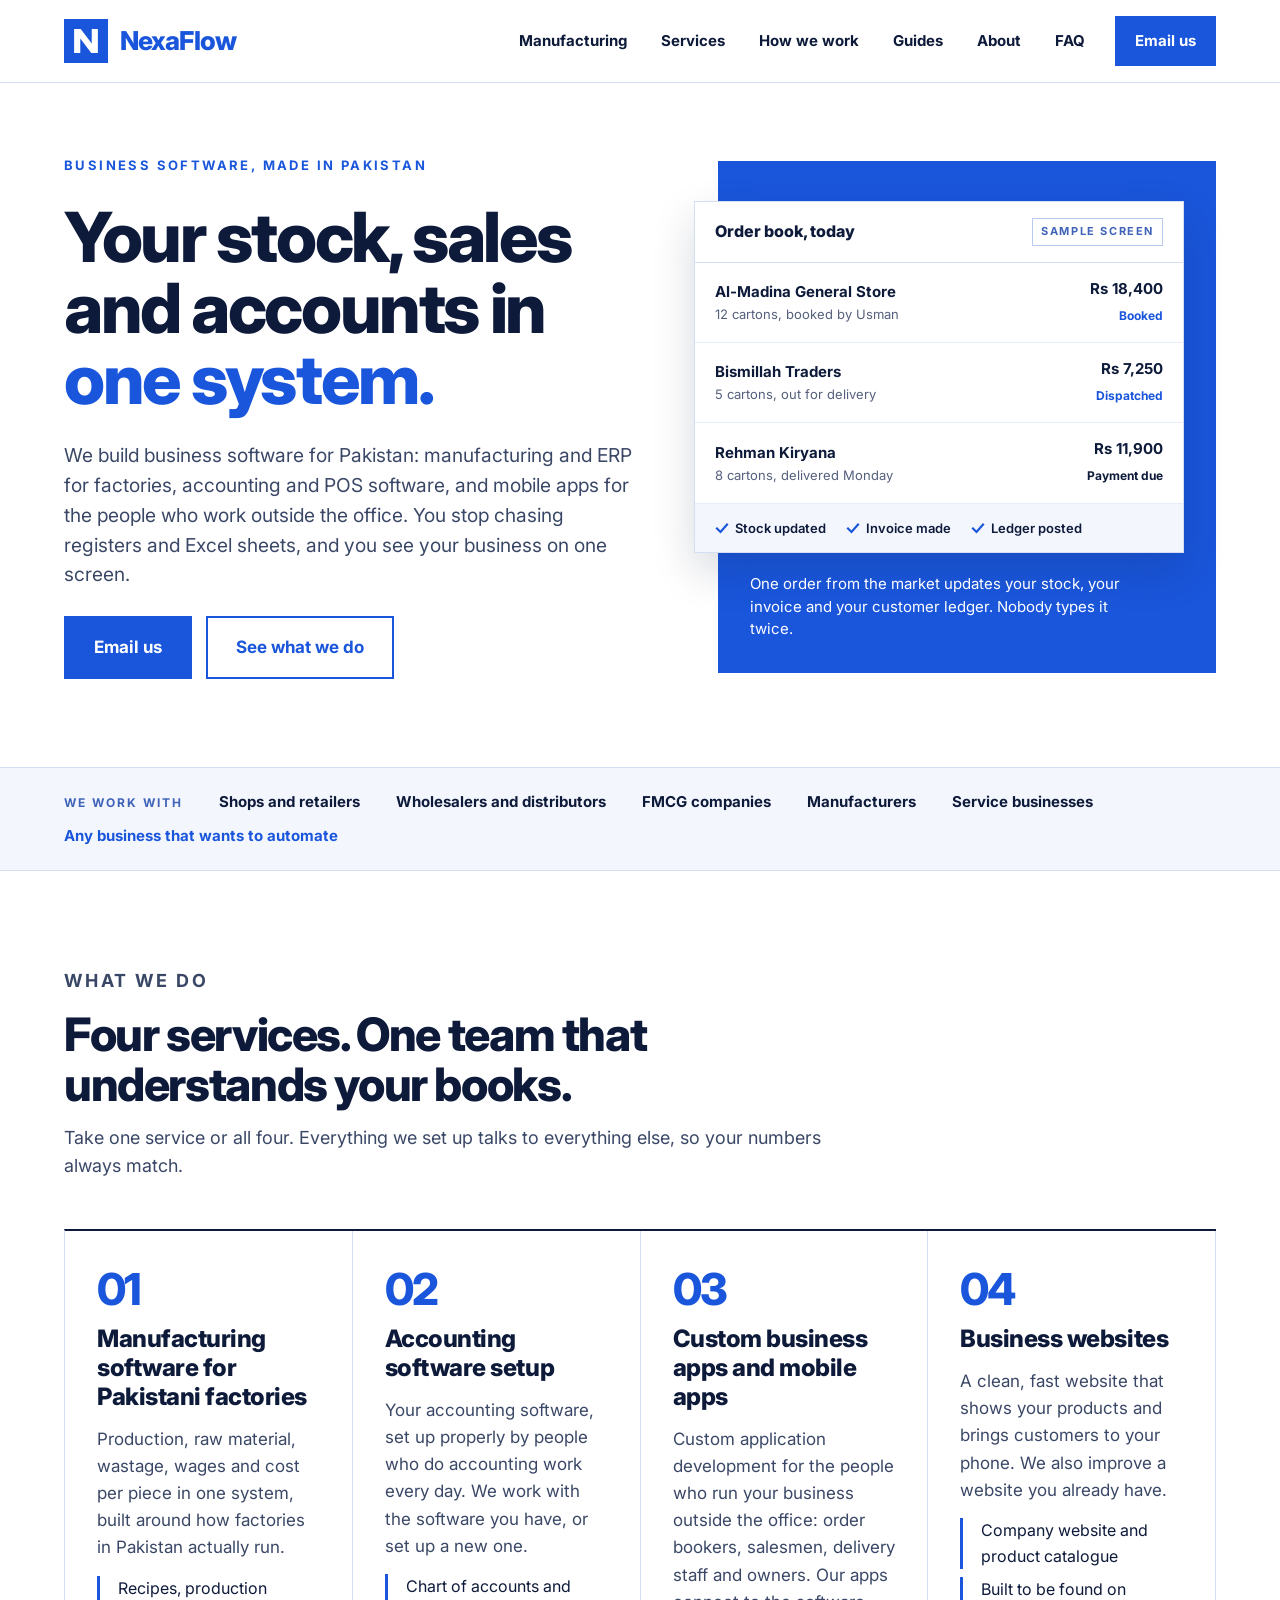
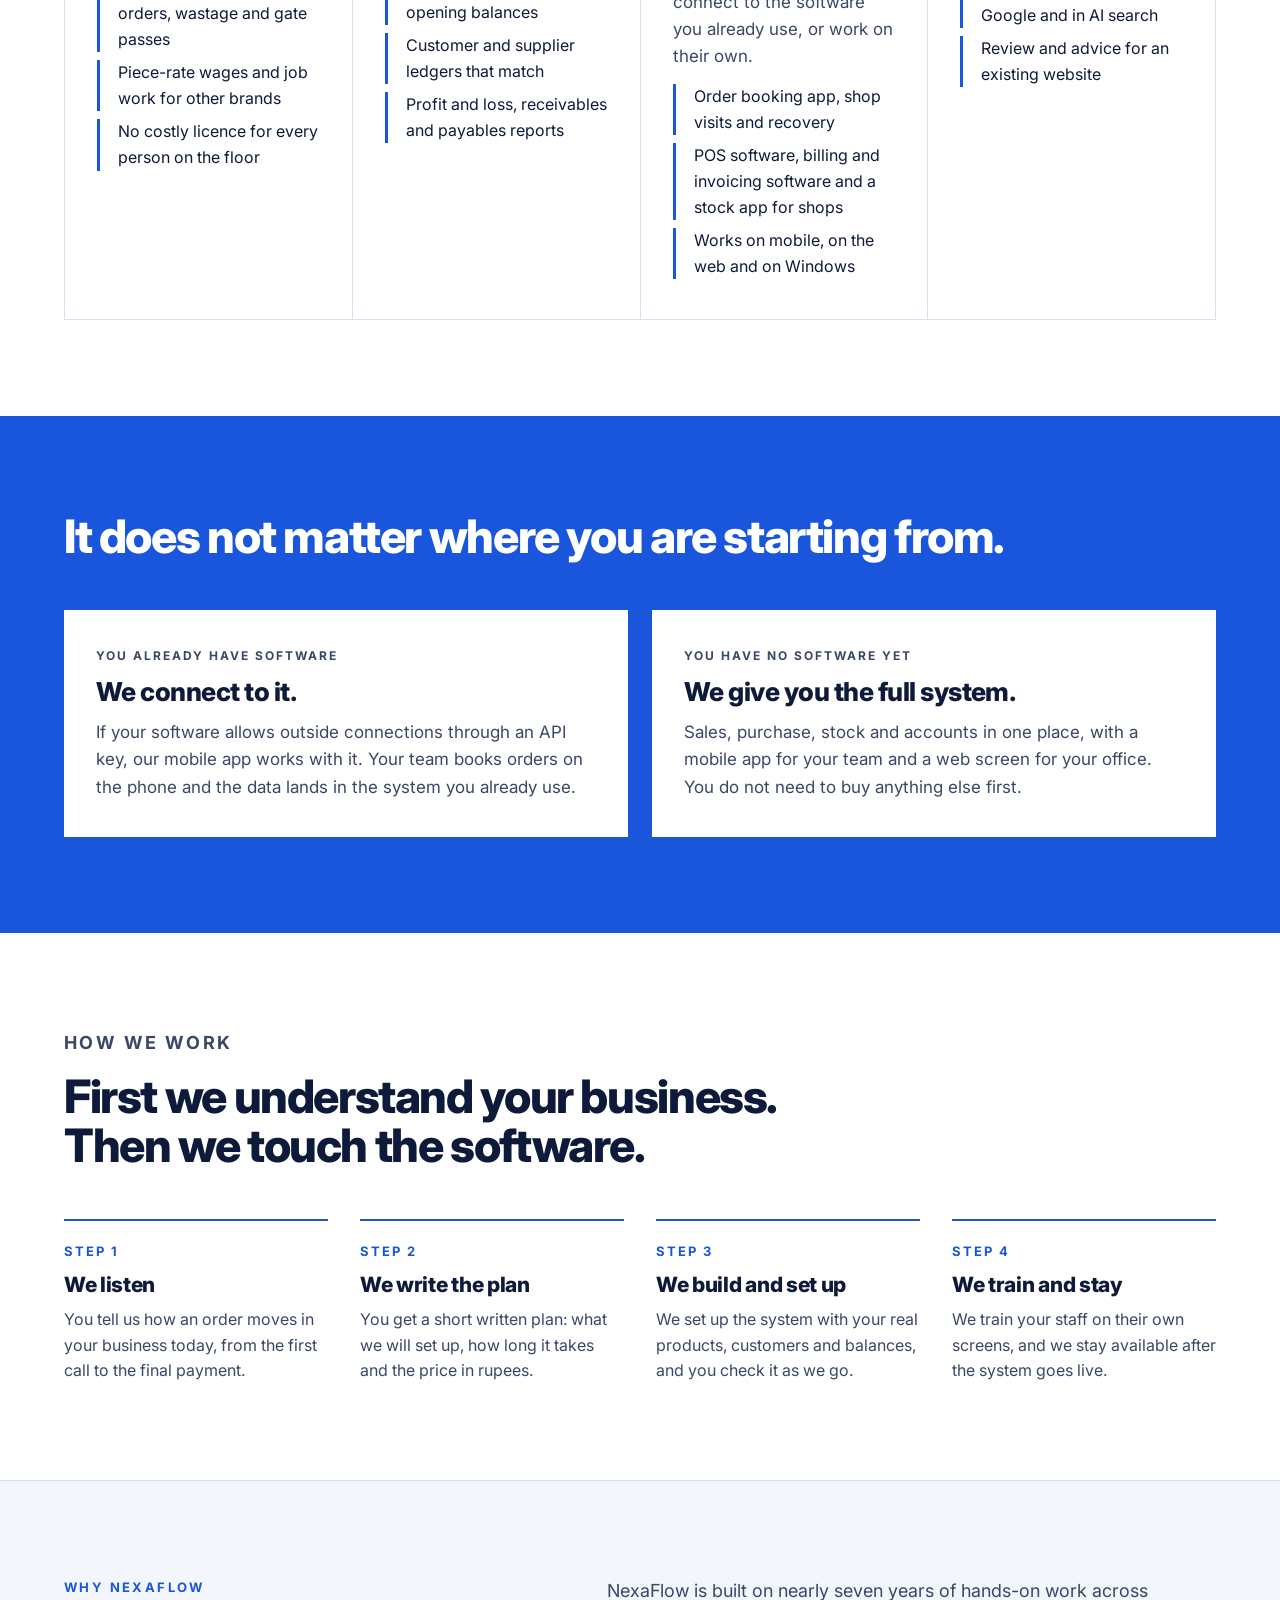
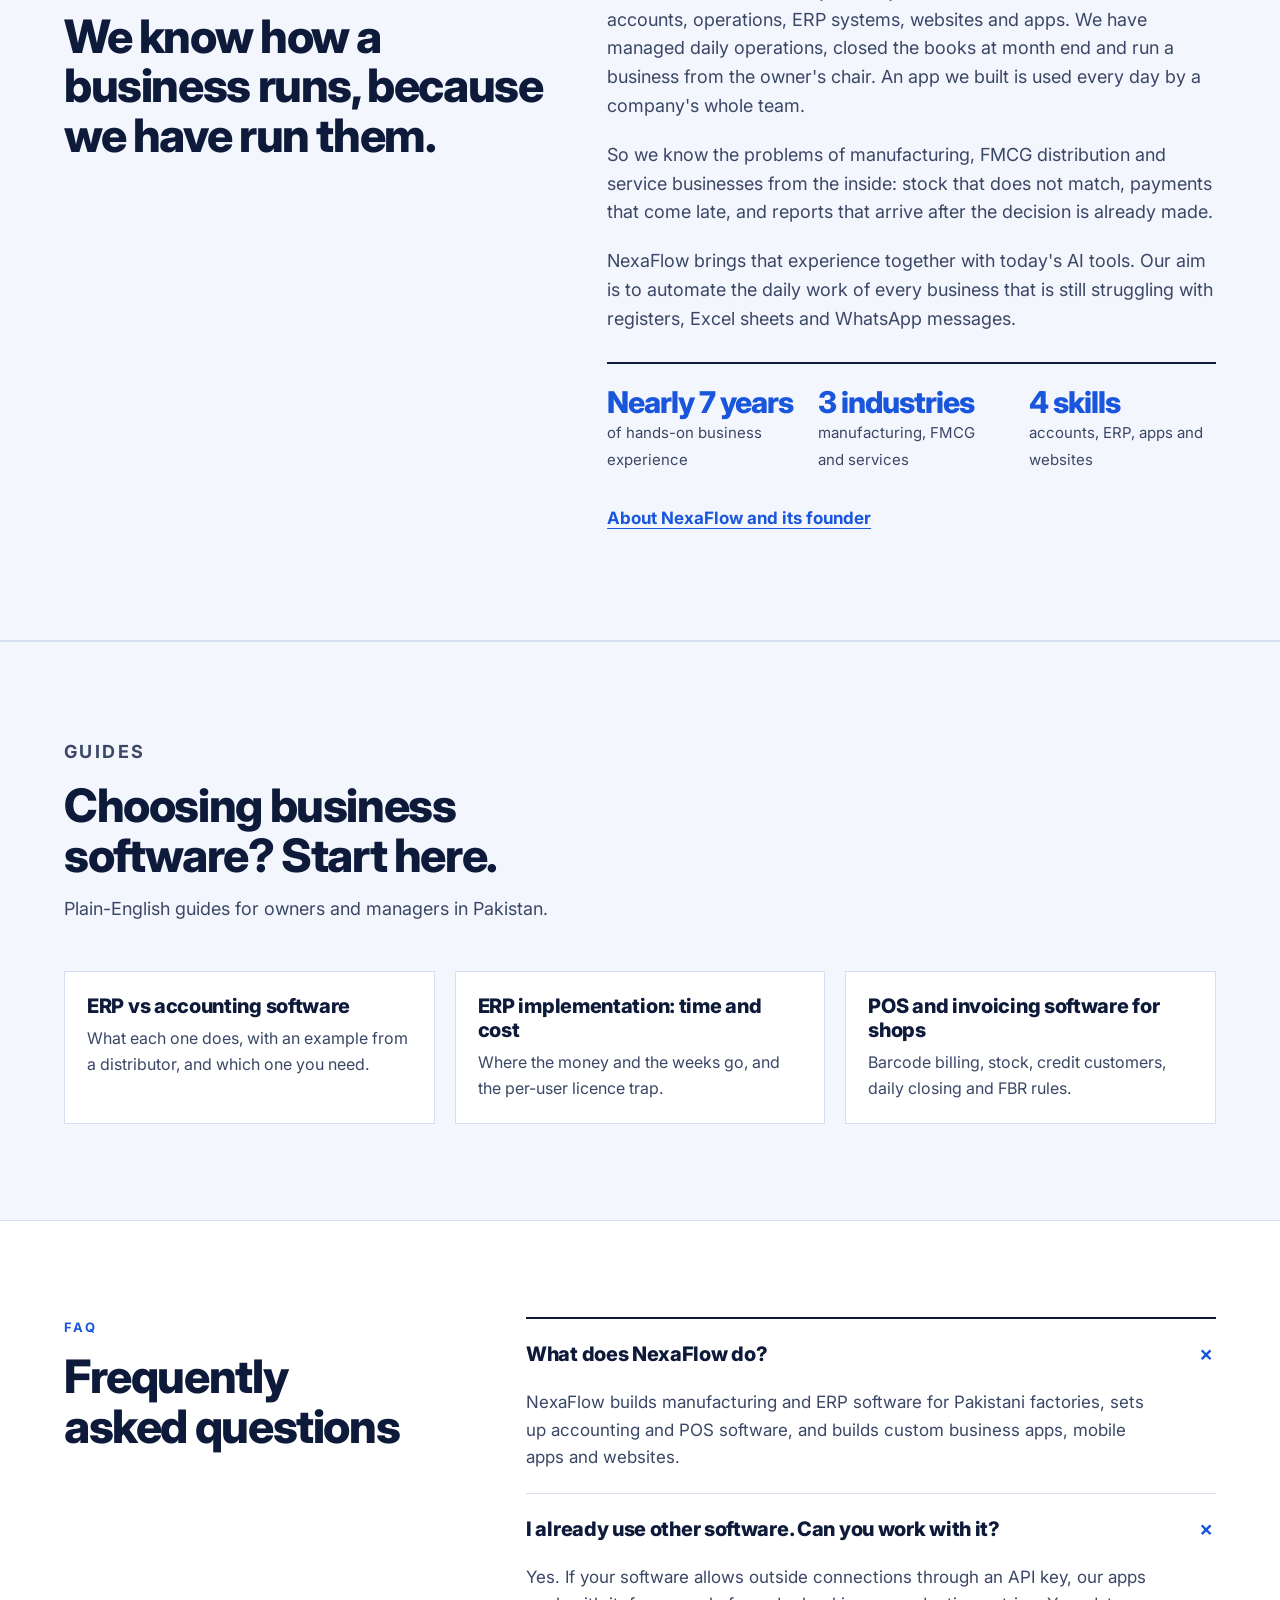
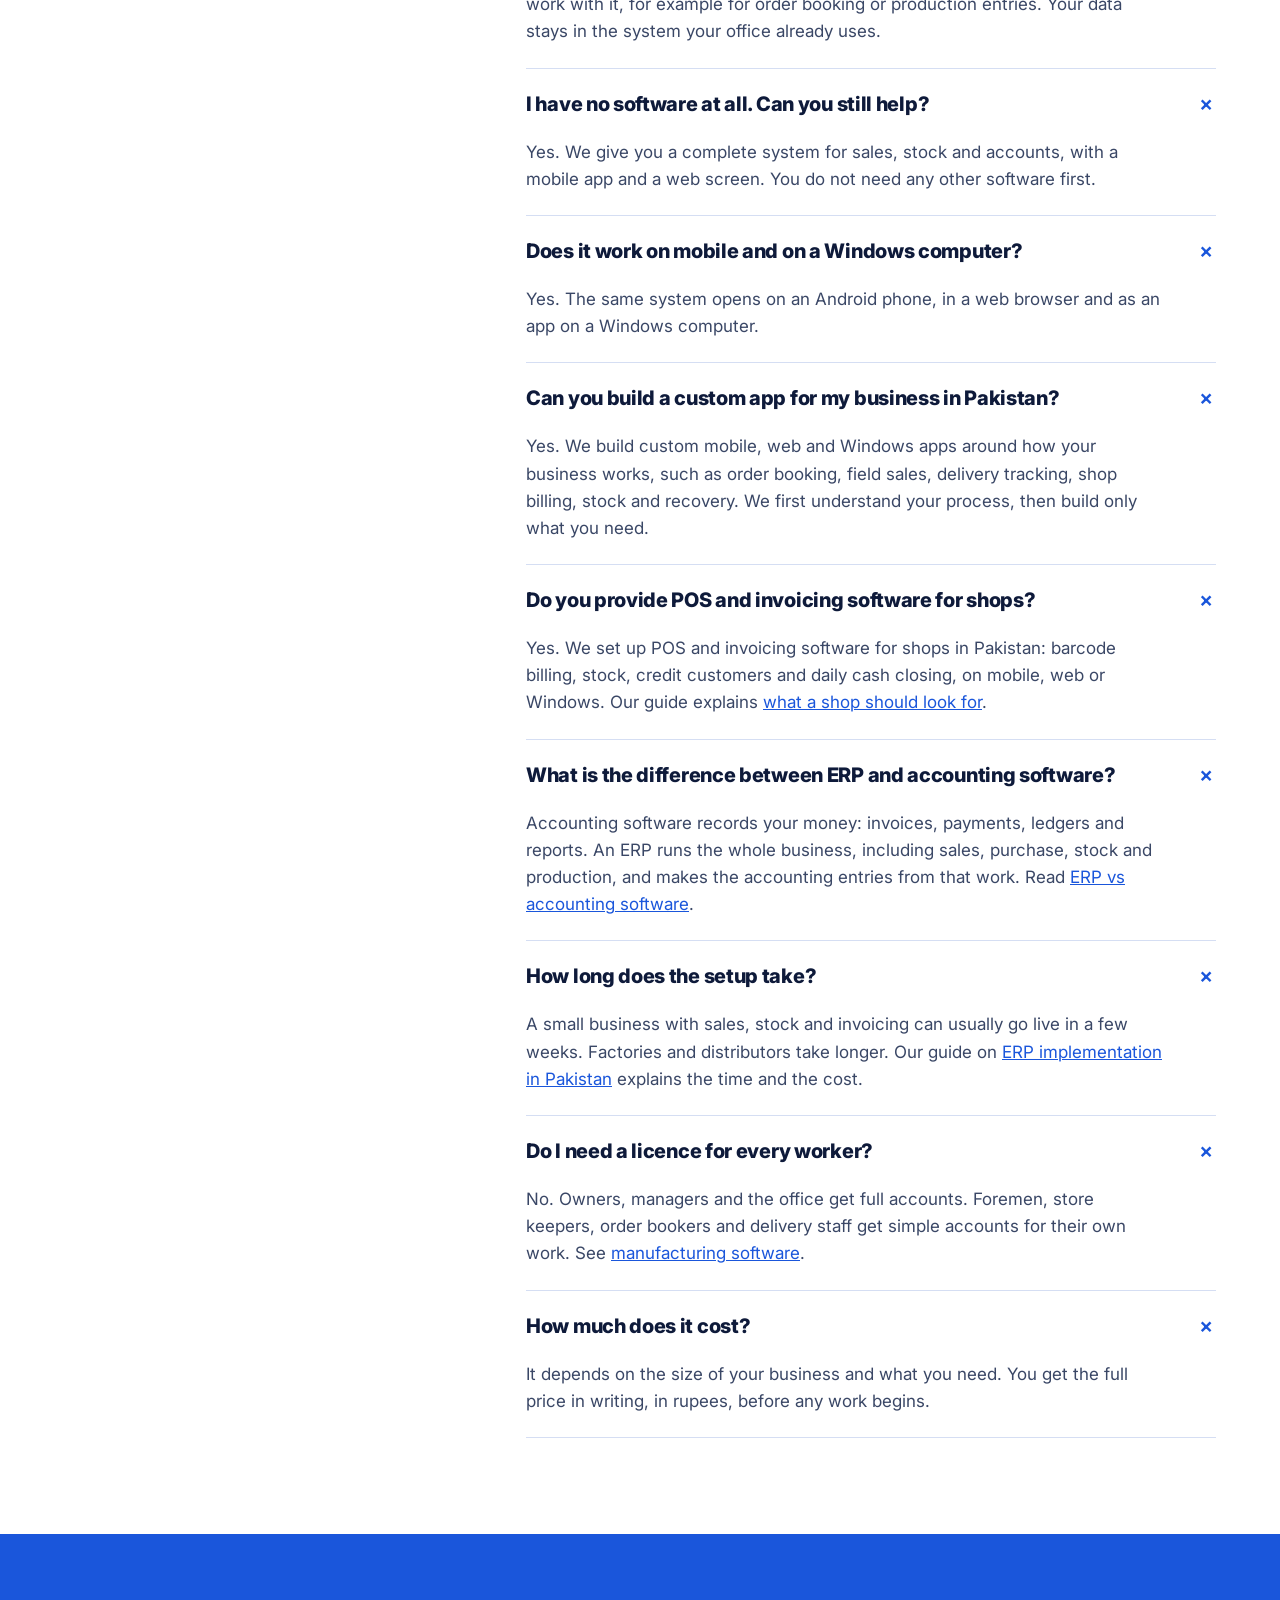
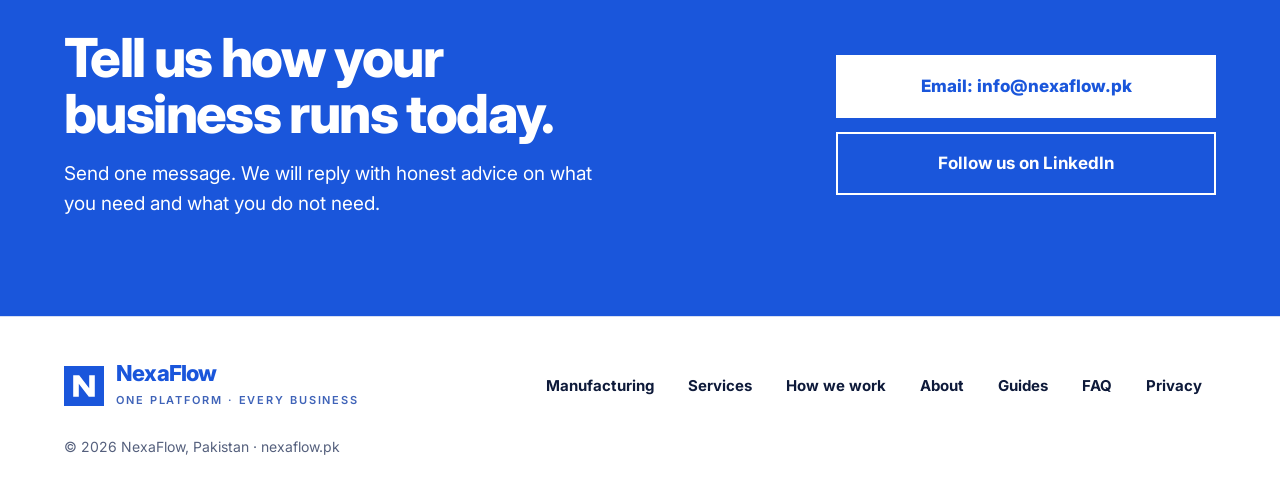
==== commit b3c2ee13: "Add files via upload" ====
--- a/index.html
+++ b/index.html
@@ -10,8 +10,8 @@
 </script>
 <meta charset="utf-8">
 <meta name="viewport" content="width=device-width, initial-scale=1">
-<title>ERP, Accounting and POS Software in Pakistan | NexaFlow</title>
-<meta name="description" content="ERP, accounting, POS and invoicing software for shops, distributors, FMCG firms and manufacturers in Pakistan, plus Odoo setup and custom business apps.">
+<title>ERP and Manufacturing Software in Pakistan | NexaFlow</title>
+<meta name="description" content="ERP and manufacturing software built for Pakistani factories, plus accounting, POS and invoicing software, order booking apps and custom business apps.">
 <link rel="canonical" href="https://nexaflow.pk/">
 <meta name="theme-color" content="#1A56DB">
 <link rel="icon" href="favicon.svg" type="image/svg+xml">
@@ -20,7 +20,7 @@
 <meta property="og:type" content="website">
 <meta property="og:site_name" content="NexaFlow">
 <meta property="og:title" content="NexaFlow | Your stock, sales and accounts in one system">
-<meta property="og:description" content="ERP and accounting software, order booking app, POS and invoicing software, custom app development and AI automation for businesses in Pakistan.">
+<meta property="og:description" content="Manufacturing and ERP software built for Pakistani factories, plus accounting, POS, order booking and custom business apps.">
 <meta property="og:url" content="https://nexaflow.pk/">
 <meta property="og:locale" content="en_PK">
 <meta property="og:image" content="https://nexaflow.pk/assets/og-image.png">
@@ -50,7 +50,7 @@
       "sameAs": [
         "https://www.linkedin.com/company/nexaflowpk"
       ],
-      "description": "NexaFlow sets up ERP, accounting and POS software, and builds mobile apps and websites for businesses in Pakistan.",
+      "description": "NexaFlow builds manufacturing and ERP software for Pakistani factories, sets up accounting and POS software, and builds business apps and websites.",
       "areaServed": {
         "@type": "Country",
         "name": "Pakistan"
@@ -66,20 +66,22 @@
         "Invoicing software",
         "Billing software for shops",
         "Inventory app",
-        "AI automation",
-        "AI business assistant",
         "Custom application development",
         "Pakistan app developers",
         "Custom business app development",
         "ERP implementation",
-        "Odoo",
         "Accounting software setup",
         "Mobile app development",
         "Business websites",
         "FMCG distribution",
         "Manufacturing",
         "Accounting software",
-        "ERP software"
+        "ERP software",
+        "Manufacturing software",
+        "Production planning",
+        "Piece-rate wages",
+        "AI automation",
+        "AI business assistant"
       ],
       "hasOfferCatalog": {
         "@type": "OfferCatalog",
@@ -89,15 +91,16 @@
             "@type": "Offer",
             "itemOffered": {
               "@type": "Service",
-              "name": "ERP and Odoo implementation",
-              "description": "Setup and configuration of Odoo for sales, purchase, inventory, manufacturing and payroll, with data migration and staff training."
+              "name": "Manufacturing software for Pakistani factories",
+              "url": "https://nexaflow.pk/manufacturing.html",
+              "description": "Production orders, recipes, raw material issue, wastage, piece-rate wages, job work, gate passes and cost per piece, with limited accounts for floor staff."
             }
           },
           {
             "@type": "Offer",
             "itemOffered": {
               "@type": "Service",
-              "name": "Accounting setup",
+              "name": "Accounting software setup",
               "description": "Chart of accounts, opening balances, customer and supplier ledgers, and financial reports set up inside the client's software."
             }
           },
@@ -139,15 +142,15 @@
           "name": "What does NexaFlow do?",
           "acceptedAnswer": {
             "@type": "Answer",
-            "text": "NexaFlow sets up ERP software and accounting software in Pakistan, and builds custom business apps, mobile apps and websites. We work with shops, distributors, FMCG companies, manufacturers and service businesses."
-          }
-        },
-        {
-          "@type": "Question",
-          "name": "I already use Odoo. Can you work with it?",
-          "acceptedAnswer": {
-            "@type": "Answer",
-            "text": "Yes. We configure and improve an existing Odoo setup. If your Odoo plan allows outside connections, we can also connect a mobile app to it for your sales team."
+            "text": "NexaFlow builds manufacturing and ERP software for Pakistani factories, sets up accounting and POS software, and builds custom business apps, mobile apps and websites."
+          }
+        },
+        {
+          "@type": "Question",
+          "name": "I already use other software. Can you work with it?",
+          "acceptedAnswer": {
+            "@type": "Answer",
+            "text": "Yes. If your software allows outside connections through an API key, our apps work with it, for example for order booking or production entries. Your data stays in the system your office already uses."
           }
         },
         {
@@ -192,10 +195,18 @@
         },
         {
           "@type": "Question",
-          "name": "How long does an Odoo setup take?",
-          "acceptedAnswer": {
-            "@type": "Answer",
-            "text": "A small business with sales, stock and invoicing can usually go live in a few weeks. Distributors and manufacturers take longer. Our guide on Odoo implementation in Pakistan explains the time and the cost."
+          "name": "How long does the setup take?",
+          "acceptedAnswer": {
+            "@type": "Answer",
+            "text": "A small business with sales, stock and invoicing can usually go live in a few weeks. Factories and distributors take longer. Our guide on ERP implementation in Pakistan explains the time and the cost."
+          }
+        },
+        {
+          "@type": "Question",
+          "name": "Do I need a licence for every worker?",
+          "acceptedAnswer": {
+            "@type": "Answer",
+            "text": "No. Owners, managers and the office get full accounts. Foremen, store keepers, order bookers and delivery staff get simple accounts for their own work. See manufacturing software."
           }
         },
         {
@@ -223,6 +234,7 @@
       <span class="brand-name">NexaFlow</span>
     </a>
     <nav class="main-nav" aria-label="Main">
+      <a class="nav-link" href="manufacturing.html">Manufacturing</a>
       <a class="nav-link" href="#services">Services</a>
       <a class="nav-link" href="#how">How we work</a>
       <a class="nav-link" href="guides.html">Guides</a>
@@ -240,7 +252,7 @@
     <div class="hero-copy">
       <p class="eyebrow">Business software, made in Pakistan</p>
       <h1>Your stock, sales and accounts in <span>one system.</span></h1>
-      <p class="lead">We set up ERP, accounting and POS software, and we build mobile apps and websites for shops, distributors and factories. You stop chasing registers and Excel sheets, and you see your business on one screen.</p>
+      <p class="lead">We build business software for Pakistan: manufacturing and ERP for factories, accounting and POS software, and mobile apps for the people who work outside the office. You stop chasing registers and Excel sheets, and you see your business on one screen.</p>
       <div class="hero-actions">
         <a class="btn" href="mailto:info@nexaflow.pk" data-contact>Email us</a>
         <a class="btn btn-outline" href="#services">See what we do</a>
@@ -300,12 +312,12 @@
     <div class="services stagger">
       <article class="service">
         <span class="num" aria-hidden="true">01</span>
-        <h3>ERP and Odoo implementation</h3>
-        <p>We set up and configure Odoo around the way your business already works: sales, purchase, inventory, manufacturing and payroll.</p>
+        <h3><a href="manufacturing.html">Manufacturing software for Pakistani factories</a></h3>
+        <p>Production, raw material, wastage, wages and cost per piece in one system, built around how factories in Pakistan actually run.</p>
         <ul>
-          <li>New setup, or fixing a setup that is not working</li>
-          <li>Your products, customers and balances moved in</li>
-          <li>Staff training in simple language</li>
+          <li>Recipes, production orders, wastage and gate passes</li>
+          <li>Piece-rate wages and job work for other brands</li>
+          <li>No costly licence for every person on the floor</li>
         </ul>
       </article>
       <article class="service">
@@ -321,7 +333,7 @@
       <article class="service">
         <span class="num" aria-hidden="true">03</span>
         <h3>Custom business apps and mobile apps</h3>
-        <p>Custom application development for the people who run your business outside the office: order bookers, salesmen, delivery staff and owners. We are app developers in Pakistan who build around your process.</p>
+        <p>Custom application development for the people who run your business outside the office: order bookers, salesmen, delivery staff and owners. Our apps connect to the software you already use, or work on their own.</p>
         <ul>
           <li>Order booking app, shop visits and recovery</li>
           <li>POS software, billing and invoicing software and a stock app for shops</li>
@@ -349,7 +361,7 @@
       <div class="path">
         <p class="eyebrow">You already have software</p>
         <h3>We connect to it.</h3>
-        <p>If your software, such as Odoo, allows outside connections, our mobile app works with it. Your team books orders on the phone and the data lands in the system you already use.</p>
+        <p>If your software allows outside connections through an API key, our mobile app works with it. Your team books orders on the phone and the data lands in the system you already use.</p>
       </div>
       <div class="path">
         <p class="eyebrow">You have no software yet</p>
@@ -420,7 +432,7 @@
     </div>
     <div class="guide-cards">
       <article class="guide-card"><h3><a href="erp-vs-accounting-software.html">ERP vs accounting software</a></h3><p>What each one does, with an example from a distributor, and which one you need.</p></article>
-      <article class="guide-card"><h3><a href="odoo-implementation-pakistan.html">Odoo implementation: time and cost</a></h3><p>Where the money and the weeks go, and how to keep both down.</p></article>
+      <article class="guide-card"><h3><a href="erp-implementation-pakistan.html">ERP implementation: time and cost</a></h3><p>Where the money and the weeks go, and the per-user licence trap.</p></article>
       <article class="guide-card"><h3><a href="pos-invoicing-software-pakistan.html">POS and invoicing software for shops</a></h3><p>Barcode billing, stock, credit customers, daily closing and FBR rules.</p></article>
     </div>
   </div>
@@ -435,11 +447,11 @@
     <div class="faq-list">
       <details open>
         <summary><h3>What does NexaFlow do?</h3></summary>
-        <p>NexaFlow sets up ERP software and accounting software in Pakistan, and builds custom business apps, mobile apps and websites. We work with shops, distributors, FMCG companies, manufacturers and service businesses.</p>
-      </details>
-      <details open>
-        <summary><h3>I already use Odoo. Can you work with it?</h3></summary>
-        <p>Yes. We configure and improve an existing Odoo setup. If your Odoo plan allows outside connections, we can also connect a mobile app to it for your sales team.</p>
+        <p>NexaFlow builds manufacturing and ERP software for Pakistani factories, sets up accounting and POS software, and builds custom business apps, mobile apps and websites.</p>
+      </details>
+      <details open>
+        <summary><h3>I already use other software. Can you work with it?</h3></summary>
+        <p>Yes. If your software allows outside connections through an API key, our apps work with it, for example for order booking or production entries. Your data stays in the system your office already uses.</p>
       </details>
       <details open>
         <summary><h3>I have no software at all. Can you still help?</h3></summary>
@@ -462,8 +474,12 @@
         <p>Accounting software records your money: invoices, payments, ledgers and reports. An ERP runs the whole business, including sales, purchase, stock and production, and makes the accounting entries from that work. Read <a href="erp-vs-accounting-software.html">ERP vs accounting software</a>.</p>
       </details>
       <details open>
-        <summary><h3>How long does an Odoo setup take?</h3></summary>
-        <p>A small business with sales, stock and invoicing can usually go live in a few weeks. Distributors and manufacturers take longer. Our guide on <a href="odoo-implementation-pakistan.html">Odoo implementation in Pakistan</a> explains the time and the cost.</p>
+        <summary><h3>How long does the setup take?</h3></summary>
+        <p>A small business with sales, stock and invoicing can usually go live in a few weeks. Factories and distributors take longer. Our guide on <a href="erp-implementation-pakistan.html">ERP implementation in Pakistan</a> explains the time and the cost.</p>
+      </details>
+      <details open>
+        <summary><h3>Do I need a licence for every worker?</h3></summary>
+        <p>No. Owners, managers and the office get full accounts. Foremen, store keepers, order bookers and delivery staff get simple accounts for their own work. See <a href="manufacturing.html">manufacturing software</a>.</p>
       </details>
       <details open>
         <summary><h3>How much does it cost?</h3></summary>
@@ -498,6 +514,7 @@
       </div>
     </div>
     <nav class="footer-nav" aria-label="Footer">
+      <a class="nav-link" href="manufacturing.html">Manufacturing</a>
       <a class="nav-link" href="#services">Services</a>
       <a class="nav-link" href="#how">How we work</a>
       <a class="nav-link" href="about.html">About</a>
--- a/styles.css
+++ b/styles.css
@@ -411,3 +411,7 @@
 .guide-card:hover { border-color: var(--blue); }
 .guide p + p, .guide p + ul, .guide ul + p, .guide p + .table-wrap, .guide .table-wrap + p { margin-top: 12px; }
 .guide h2 + p, .guide h2 + ul { margin-top: 4px; }
+.guide ol.m-steps { list-style: decimal; padding-left: 22px; display: flex; flex-direction: column; gap: 8px; }
+.guide-card h3 a { color: inherit; text-decoration: none; }
+.service h3 a { color: inherit; text-decoration: none; }
+.service h3 a:hover { color: var(--blue); text-decoration: underline; }
